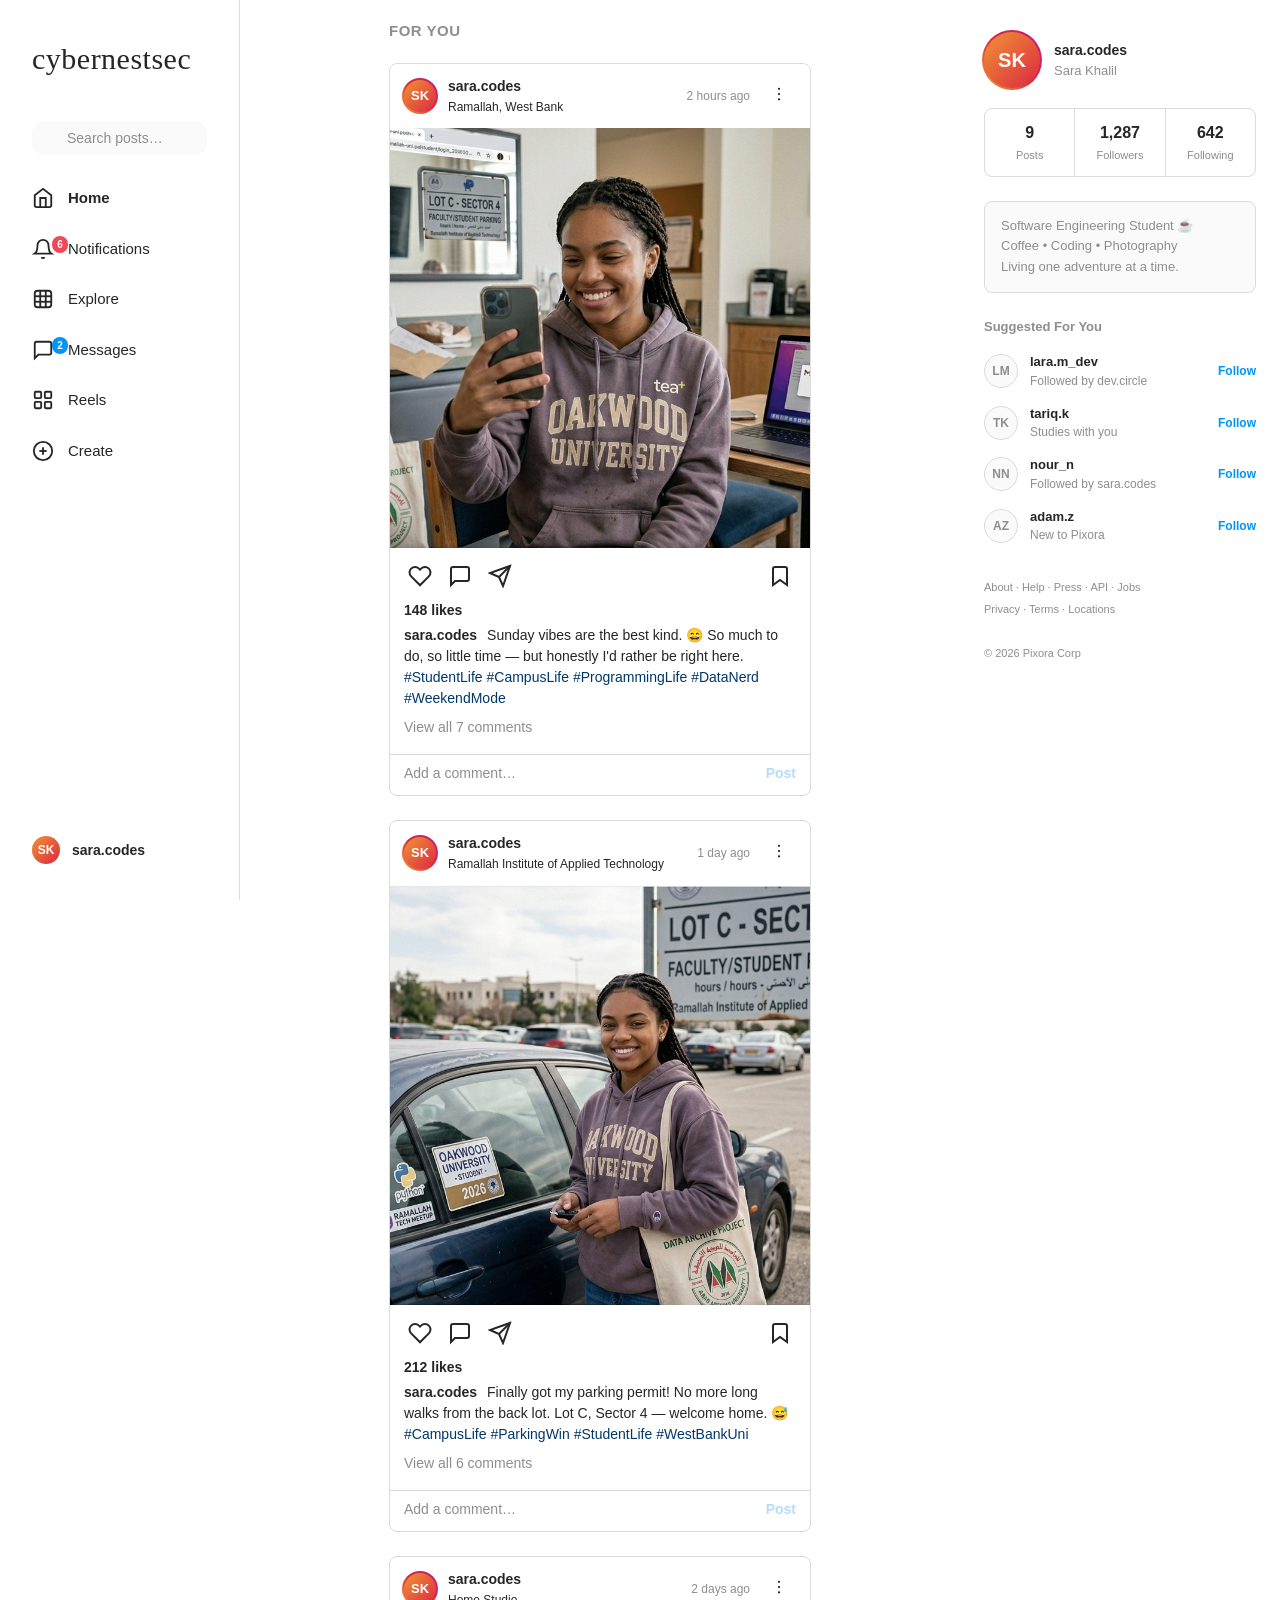
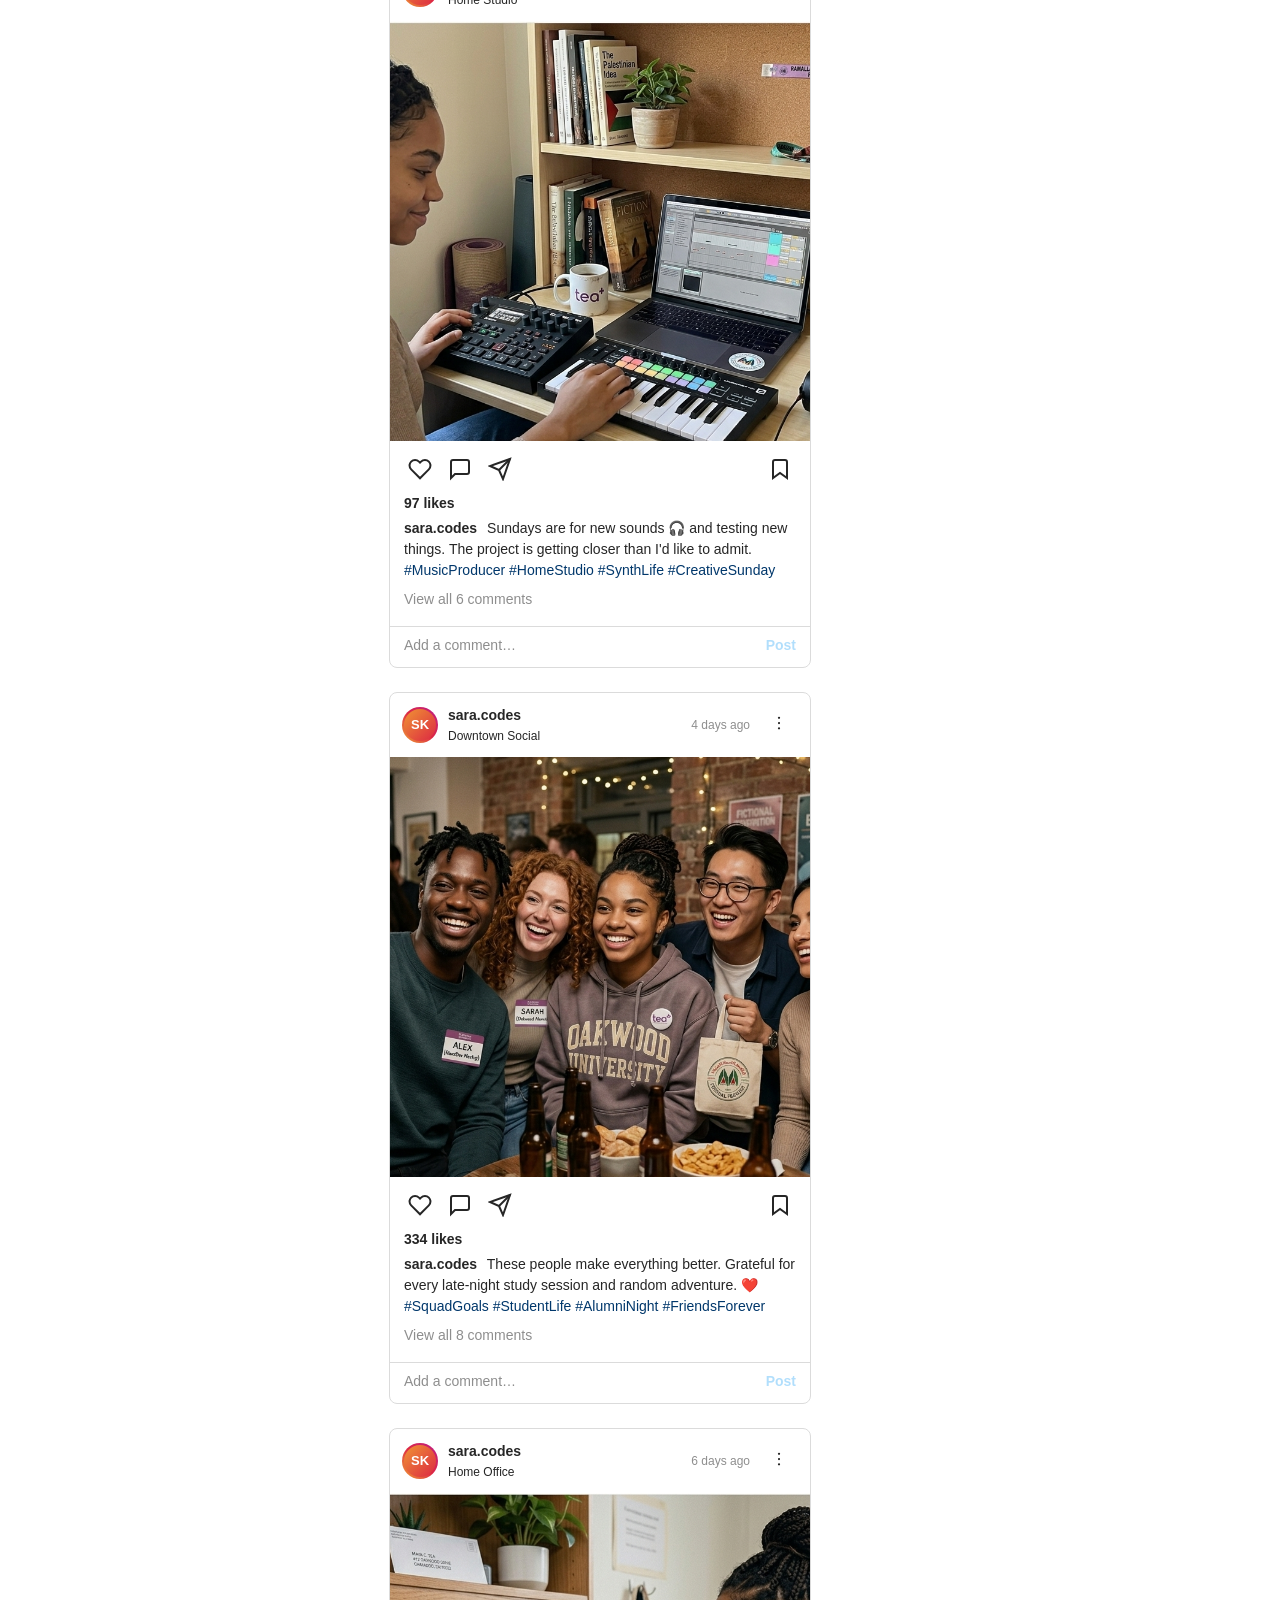
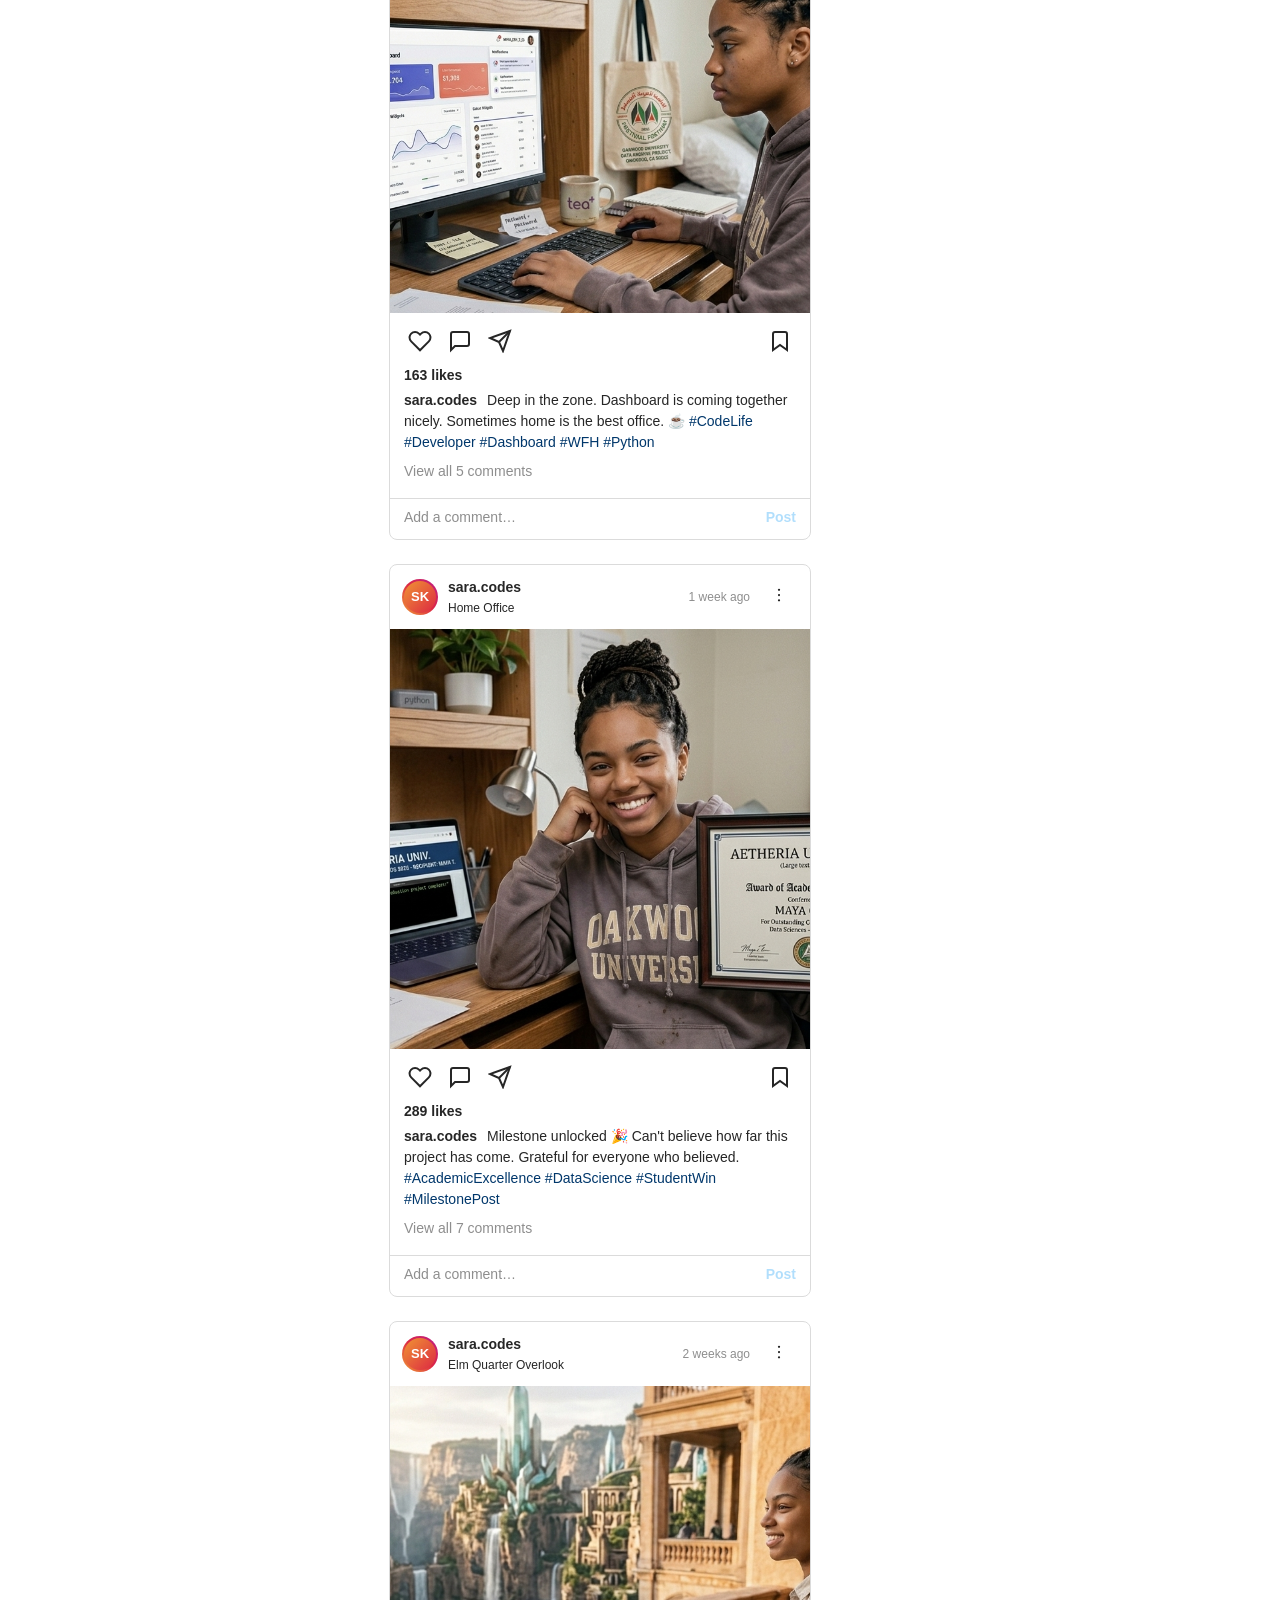
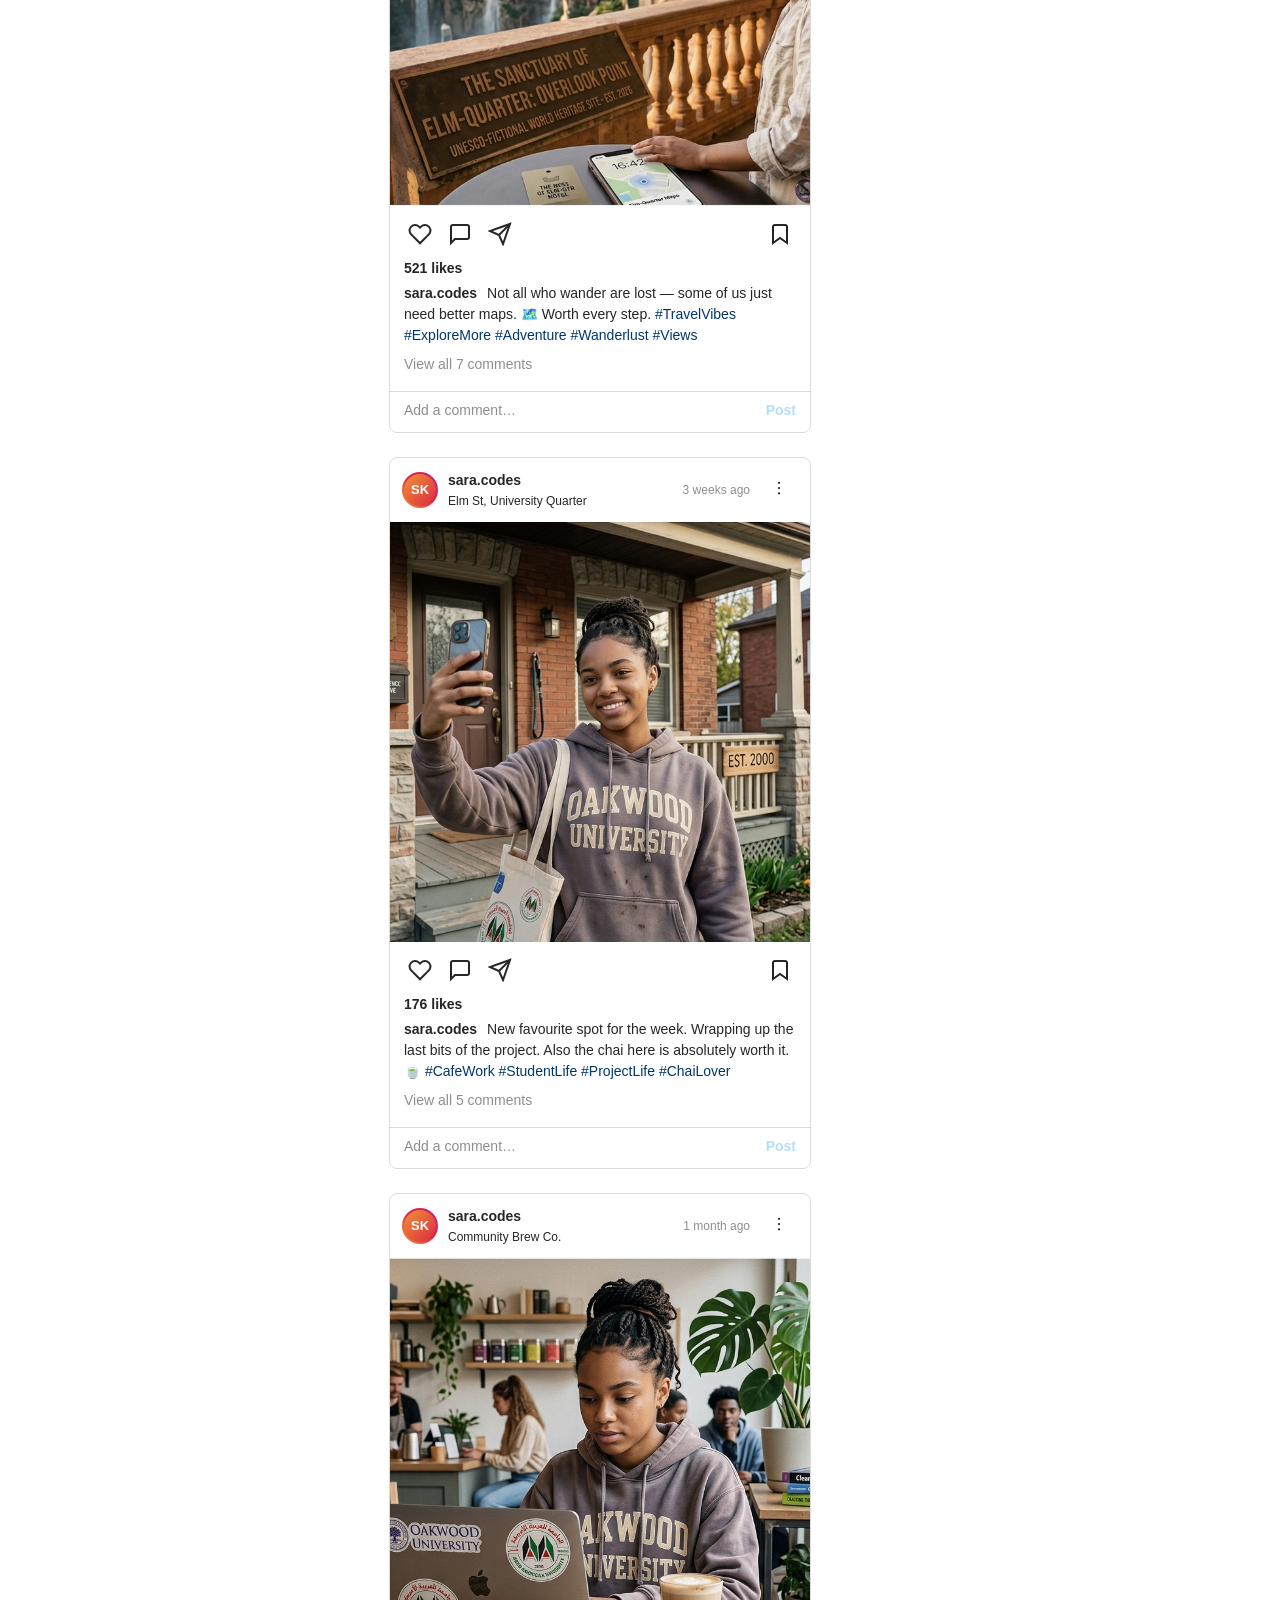
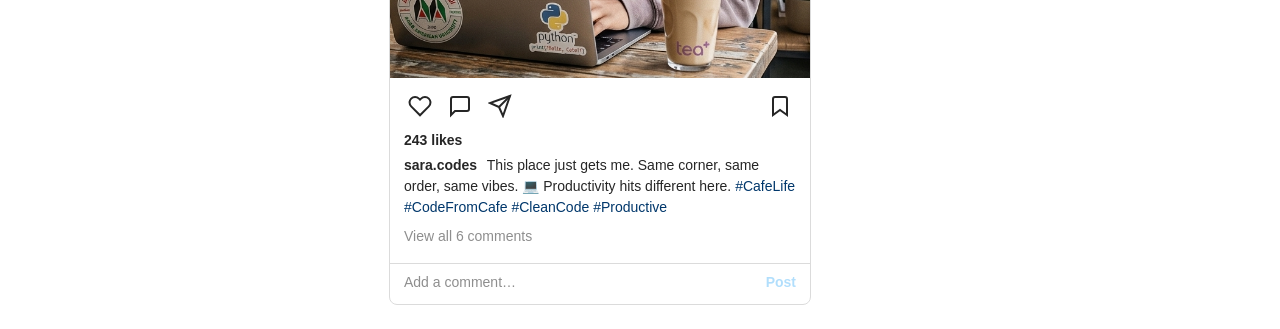
==== index.html @ f777e9fd "Change title and sidebar logo from 'Pixora' to 'cybernestsec'" ====
<!DOCTYPE html>
<html lang="en">
<head>
  <meta charset="UTF-8" />
  <meta name="viewport" content="width=device-width, initial-scale=1.0" />
  <title>cybernestsec</title>
  <style>
    /* ============================================================
       RESET & BASE
    ============================================================ */
    *, *::before, *::after { box-sizing: border-box; margin: 0; padding: 0; }

    :root {
      --bg-primary:    #ffffff;
      --bg-secondary:  #fafafa;
      --bg-card:       #ffffff;
      --bg-hover:      #fafafa;
      --border:        #dbdbdb;
      --border-light:  #efefef;
      --text-primary:  #262626;
      --text-secondary:#8e8e8e;
      --text-muted:    #8e8e8e;
      --accent:        #0095f6;
      --accent-glow:   rgba(0,149,246,0.15);
      --heart:         #ed4956;
      --radius-sm:     4px;
      --radius-md:     8px;
      --radius-lg:     12px;
      --shadow:        0 2px 24px rgba(0,0,0,0.12);
      --transition:    0.15s ease;
    }

    html { scroll-behavior: smooth; }

    body {
      font-family: -apple-system, "Helvetica Neue", Helvetica, Arial, BlinkMacSystemFont, 'Segoe UI', Roboto, sans-serif;
      background: var(--bg-secondary);
      color: var(--text-primary);
      min-height: 100vh;
      line-height: 1.5;
      overflow-x: hidden;
    }

    /* ============================================================
       LAYOUT SHELL
    ============================================================ */
    .app-shell {
      display: grid;
      grid-template-columns: 240px 1fr 320px;
      max-width: 1280px;
      margin: 0 auto;
      min-height: 100vh;
      background: var(--bg-primary);
    }

    /* ============================================================
       LEFT SIDEBAR
    ============================================================ */
    .sidebar {
      position: sticky;
      top: 0;
      height: 100vh;
      padding: 24px 16px;
      border-right: 1px solid var(--border);
      display: flex;
      flex-direction: column;
      gap: 4px;
      background: var(--bg-primary);
      z-index: 100;
    }

    .sidebar-logo {
      font-family: 'Brush Script MT', 'Segoe Script', cursive;
      font-size: 30px;
      font-weight: 400;
      letter-spacing: 0.5px;
      padding: 12px 16px 24px;
      color: var(--text-primary);
    }

    .nav-item {
      display: flex;
      align-items: center;
      gap: 14px;
      padding: 12px 16px;
      border-radius: var(--radius-md);
      cursor: pointer;
      transition: background var(--transition), transform var(--transition);
      font-size: 15px;
      font-weight: 500;
      color: var(--text-primary);
      position: relative;
      user-select: none;
    }

    .nav-item:hover {
      background: var(--bg-hover);
    }

    .nav-item.active { font-weight: 700; }

    .nav-item svg { flex-shrink: 0; }

    .nav-badge {
      position: absolute;
      top: 10px;
      left: 36px;
      background: var(--heart);
      color: #fff;
      font-size: 10px;
      font-weight: 700;
      border-radius: 999px;
      padding: 1px 5px;
      min-width: 16px;
      text-align: center;
      animation: pulse-badge 2s infinite;
    }

    @keyframes pulse-badge {
      0%, 100% { transform: scale(1); }
      50% { transform: scale(1.15); }
    }

    .sidebar-spacer { flex: 1; }

    .sidebar-profile {
      display: flex;
      align-items: center;
      gap: 12px;
      padding: 12px 16px;
      border-radius: var(--radius-md);
      cursor: pointer;
      transition: background var(--transition);
    }

    .sidebar-profile:hover { background: var(--bg-hover); }

    .sidebar-avatar {
      width: 28px;
      height: 28px;
      border-radius: 50%;
      object-fit: cover;
      background: linear-gradient(135deg,#f09433,#dc2743);
      display: flex;
      align-items: center;
      justify-content: center;
      color: #fff;
      font-size: 12px;
      font-weight: 700;
      flex-shrink: 0;
      overflow: hidden;
    }

    .sidebar-avatar img { width: 100%; height: 100%; object-fit: cover; }

    /* ============================================================
       SEARCH BAR
    ============================================================ */
    .search-wrap {
      padding: 12px 16px;
      margin-bottom: 4px;
    }

    .search-input {
      width: 100%;
      background: var(--bg-secondary);
      border: 1px solid transparent;
      border-radius: var(--radius-lg);
      padding: 8px 16px 8px 34px;
      color: var(--text-primary);
      font-size: 14px;
      outline: none;
      transition: border-color var(--transition), box-shadow var(--transition);
      position: relative;
    }

    .search-input::placeholder { color: var(--text-muted); }
    .search-input:focus {
      border-color: var(--border);
      background: var(--bg-primary);
    }

    .search-wrap { position: relative; }
    .search-icon {
      position: absolute;
      left: 28px;
      top: 50%;
      transform: translateY(-50%);
      color: var(--text-muted);
      pointer-events: none;
    }

    /* ============================================================
       MAIN FEED
    ============================================================ */
    .feed {
      padding: 0 24px;
      max-width: 470px;
      margin: 0 auto;
    }

    .feed-header {
      padding: 20px 0 12px;
      font-size: 15px;
      font-weight: 700;
      color: var(--text-secondary);
      text-transform: uppercase;
      letter-spacing: 0.5px;
      margin-bottom: 8px;
      display: flex;
      align-items: center;
      justify-content: space-between;
    }

    .no-results {
      text-align: center;
      padding: 60px 20px;
      color: var(--text-muted);
      font-size: 15px;
    }

    /* ============================================================
       POST CARD
    ============================================================ */
    .post-card {
      background: var(--bg-card);
      border: 1px solid var(--border);
      border-radius: var(--radius-md);
      margin-bottom: 24px;
      overflow: hidden;
      animation: fadeInUp 0.4s ease both;
      transition: box-shadow var(--transition);
    }

    @keyframes fadeInUp {
      from { opacity: 0; transform: translateY(20px); }
      to   { opacity: 1; transform: translateY(0); }
    }

    /* Post header */
    .post-header {
      display: flex;
      align-items: center;
      gap: 12px;
      padding: 12px 14px;
    }

    .post-avatar-wrap {
      position: relative;
      flex-shrink: 0;
    }

    .post-avatar {
      width: 32px;
      height: 32px;
      border-radius: 50%;
      object-fit: cover;
      background: linear-gradient(135deg,#f09433,#dc2743);
      display: flex;
      align-items: center;
      justify-content: center;
      color: #fff;
      font-size: 13px;
      font-weight: 700;
      cursor: pointer;
      transition: opacity var(--transition);
      overflow: hidden;
    }

    .post-avatar:hover { opacity: 0.85; }
    .post-avatar img { width: 100%; height: 100%; object-fit: cover; }

    .story-ring {
      position: absolute;
      inset: -2px;
      border-radius: 50%;
      background: linear-gradient(45deg, #f09433, #e6683c, #dc2743, #cc2366, #bc1888);
      z-index: -1;
    }

    .post-meta { flex: 1; }

    .post-username {
      font-weight: 600;
      font-size: 14px;
      cursor: pointer;
      transition: color var(--transition);
    }

    .post-username:hover { color: var(--text-secondary); }

    .post-location {
      font-size: 12px;
      color: var(--text-primary);
      margin-top: 1px;
    }

    .post-time {
      font-size: 12px;
      color: var(--text-muted);
    }

    .post-more {
      background: none;
      border: none;
      color: var(--text-primary);
      cursor: pointer;
      padding: 8px;
      border-radius: 50%;
      transition: background var(--transition);
    }

    .post-more:hover { background: var(--bg-hover); }

    /* Post image */
    .post-image-wrap {
      position: relative;
      width: 100%;
      aspect-ratio: 1;
      overflow: hidden;
      cursor: pointer;
      background: #fafafa;
    }

    .post-image-wrap img {
      width: 100%;
      height: 100%;
      object-fit: cover;
      display: block;
      transition: transform 0.4s ease;
    }

    /* Investigator markers */
    .inv-marker {
      position: absolute;
      width: 28px;
      height: 28px;
      background: rgba(237,73,86,0.92);
      border: 2px solid #fff;
      border-radius: 50%;
      display: flex;
      align-items: center;
      justify-content: center;
      font-size: 11px;
      font-weight: 800;
      color: #fff;
      cursor: pointer;
      transform: translate(-50%, -50%);
      z-index: 10;
      transition: transform var(--transition), background var(--transition);
      box-shadow: 0 2px 8px rgba(0,0,0,0.35);
      display: none; /* hidden until inv mode */
    }

    .inv-marker:hover {
      background: rgba(237,73,86,1);
      transform: translate(-50%, -50%) scale(1.2);
    }

    .investigator-mode .inv-marker { display: flex; }

    .inv-tooltip {
      position: absolute;
      background: rgba(20,20,20,0.96);
      border: 1px solid #ed4956;
      border-radius: var(--radius-sm);
      padding: 8px 12px;
      font-size: 12px;
      color: #f5f5f5;
      pointer-events: none;
      white-space: nowrap;
      z-index: 20;
      opacity: 0;
      transition: opacity var(--transition);
      bottom: calc(100% + 6px);
      left: 50%;
      transform: translateX(-50%);
    }

    .inv-marker:hover .inv-tooltip { opacity: 1; }

    /* Investigator banner */
    .inv-banner {
      display: none;
      background: rgba(237,73,86,0.08);
      border-bottom: 1px solid rgba(237,73,86,0.35);
      padding: 10px 16px;
      font-size: 13px;
      color: #ed4956;
      font-weight: 600;
      text-align: center;
      animation: fadeInUp 0.3s ease;
    }

    .investigator-mode .inv-banner { display: block; }

    /* Post actions */
    .post-actions {
      display: flex;
      align-items: center;
      padding: 8px 10px 4px;
      gap: 0;
    }

    .action-btn {
      background: none;
      border: none;
      color: var(--text-primary);
      cursor: pointer;
      padding: 8px;
      border-radius: 50%;
      transition: transform var(--transition), color var(--transition);
      display: flex;
      align-items: center;
      justify-content: center;
    }

    .action-btn:hover { transform: scale(1.05); opacity: 0.7; }

    .action-btn.liked svg { fill: var(--heart); stroke: var(--heart); }
    .action-btn.liked { color: var(--heart); }

    .action-spacer { flex: 1; }

    .action-btn.saved svg { fill: var(--text-primary); }

    /* Post body */
    .post-likes {
      padding: 0 14px 4px;
      font-size: 14px;
      font-weight: 600;
    }

    .post-caption {
      padding: 0 14px 8px;
      font-size: 14px;
      line-height: 1.5;
    }

    .caption-username {
      font-weight: 600;
      margin-right: 6px;
      cursor: pointer;
    }

    .caption-username:hover { text-decoration: underline; }

    .hashtag {
      color: #00376b;
      cursor: pointer;
    }

    .hashtag:hover { text-decoration: underline; }

    /* Comments */
    .post-comments {
      padding: 0 14px 4px;
    }

    .view-comments {
      font-size: 14px;
      color: var(--text-muted);
      cursor: pointer;
      margin-bottom: 8px;
    }

    .view-comments:hover { color: var(--text-secondary); }

    .comment-list { display: none; }
    .comment-list.open { display: block; }

    .comment {
      font-size: 14px;
      margin-bottom: 6px;
      line-height: 1.5;
    }

    .comment-user {
      font-weight: 600;
      margin-right: 6px;
      cursor: pointer;
    }

    .comment-user:hover { text-decoration: underline; }

    .comment-time {
      font-size: 11px;
      color: var(--text-muted);
      margin-left: 8px;
    }

    /* Comment input */
    .comment-input-row {
      display: flex;
      align-items: center;
      gap: 10px;
      padding: 10px 14px 14px;
      border-top: 1px solid var(--border);
      margin-top: 4px;
    }

    .comment-input {
      flex: 1;
      background: none;
      border: none;
      color: var(--text-primary);
      font-size: 14px;
      outline: none;
      font-family: inherit;
    }

    .comment-input::placeholder { color: var(--text-muted); }

    .comment-post-btn {
      background: none;
      border: none;
      color: var(--accent);
      font-size: 14px;
      font-weight: 700;
      cursor: pointer;
      opacity: 0.3;
      transition: opacity var(--transition);
    }

    .comment-post-btn.active { opacity: 1; }

    /* ============================================================
       RIGHT SIDEBAR
    ============================================================ */
    .right-sidebar {
      padding: 32px 24px;
      background: var(--bg-primary);
      position: sticky;
      top: 0;
      height: 100vh;
      overflow-y: auto;
    }

    .profile-card {
      display: flex;
      align-items: center;
      gap: 14px;
      margin-bottom: 20px;
    }

    .profile-pic-wrap {
      position: relative;
      flex-shrink: 0;
    }

    .profile-pic {
      width: 56px;
      height: 56px;
      border-radius: 50%;
      object-fit: cover;
      background: linear-gradient(135deg,#f09433,#dc2743);
      display: flex;
      align-items: center;
      justify-content: center;
      color: #fff;
      font-size: 20px;
      font-weight: 700;
      overflow: hidden;
    }

    .profile-pic img { width: 100%; height: 100%; object-fit: cover; }

    .profile-story-ring {
      position: absolute;
      inset: -2px;
      border-radius: 50%;
      background: linear-gradient(45deg,#f09433,#e6683c,#dc2743,#cc2366,#bc1888);
      z-index: -1;
    }

    .profile-info .username {
      font-weight: 600;
      font-size: 14px;
    }

    .profile-info .display-name {
      font-size: 13px;
      color: var(--text-muted);
    }

    .profile-stats {
      display: grid;
      grid-template-columns: repeat(3, 1fr);
      gap: 1px;
      background: var(--border);
      border-radius: var(--radius-md);
      overflow: hidden;
      margin-bottom: 24px;
      border: 1px solid var(--border);
    }

    .stat-cell {
      background: var(--bg-card);
      padding: 12px 8px;
      text-align: center;
    }

    .stat-number {
      font-size: 16px;
      font-weight: 700;
      display: block;
    }

    .stat-label {
      font-size: 11px;
      color: var(--text-muted);
      display: block;
      margin-top: 2px;
    }

    .profile-bio {
      font-size: 13px;
      color: var(--text-secondary);
      line-height: 1.6;
      margin-bottom: 24px;
      padding: 14px 16px;
      background: var(--bg-secondary);
      border-radius: var(--radius-md);
      border: 1px solid var(--border);
    }

    .suggestions-title {
      font-size: 13px;
      font-weight: 700;
      color: var(--text-muted);
      margin-bottom: 16px;
      display: flex;
      justify-content: space-between;
    }

    .suggestion {
      display: flex;
      align-items: center;
      gap: 12px;
      margin-bottom: 14px;
    }

    .sugg-avatar {
      width: 34px;
      height: 34px;
      border-radius: 50%;
      background: var(--bg-secondary);
      border: 1px solid var(--border);
      display: flex;
      align-items: center;
      justify-content: center;
      font-size: 12px;
      font-weight: 700;
      color: var(--text-secondary);
      flex-shrink: 0;
    }

    .sugg-info { flex: 1; }

    .sugg-username {
      font-size: 13px;
      font-weight: 600;
    }

    .sugg-label {
      font-size: 12px;
      color: var(--text-muted);
    }

    .follow-btn {
      background: none;
      border: none;
      color: var(--accent);
      font-size: 12px;
      font-weight: 700;
      padding: 4px 0;
      cursor: pointer;
      transition: color var(--transition);
    }

    .follow-btn:hover {
      color: #00376b;
    }

    .right-footer {
      margin-top: 32px;
      font-size: 11px;
      color: var(--text-muted);
      line-height: 2;
    }

    /* ============================================================
       LIGHTBOX
    ============================================================ */
    .lightbox {
      position: fixed;
      inset: 0;
      z-index: 1000;
      display: none;
      align-items: center;
      justify-content: center;
    }

    .lightbox.open { display: flex; }

    .lb-backdrop {
      position: absolute;
      inset: 0;
      background: rgba(0,0,0,0.9);
      backdrop-filter: blur(12px);
      -webkit-backdrop-filter: blur(12px);
    }

    .lb-container {
      position: relative;
      z-index: 1;
      display: flex;
      align-items: stretch;
      max-width: 92vw;
      max-height: 92vh;
      border-radius: var(--radius-lg);
      overflow: hidden;
      box-shadow: 0 24px 80px rgba(0,0,0,0.8);
      animation: lb-zoom-in 0.25s cubic-bezier(0.34, 1.56, 0.64, 1) both;
    }

    @keyframes lb-zoom-in {
      from { opacity: 0; transform: scale(0.85); }
      to   { opacity: 1; transform: scale(1); }
    }

    .lb-image-panel {
      position: relative;
      width: 560px;
      background: #000;
      overflow: hidden;
      cursor: grab;
      flex-shrink: 0;
    }

    .lb-image-panel:active { cursor: grabbing; }

    .lb-image-panel img {
      width: 100%;
      height: 100%;
      object-fit: contain;
      display: block;
      transition: transform 0.2s ease;
      user-select: none;
      pointer-events: none;
    }

    .lb-info-panel {
      width: 340px;
      background: var(--bg-card);
      display: flex;
      flex-direction: column;
      overflow: hidden;
    }

    .lb-header {
      display: flex;
      align-items: center;
      gap: 12px;
      padding: 16px;
      border-bottom: 1px solid var(--border);
    }

    .lb-avatar {
      width: 38px;
      height: 38px;
      border-radius: 50%;
      background: linear-gradient(135deg,#f09433,#dc2743);
      display: flex;
      align-items: center;
      justify-content: center;
      font-weight: 700;
      font-size: 14px;
      color: #fff;
      flex-shrink: 0;
      overflow: hidden;
    }

    .lb-avatar img { width: 100%; height: 100%; object-fit: cover; }

    .lb-meta { flex: 1; }
    .lb-username { font-weight: 600; font-size: 14px; }
    .lb-location { font-size: 12px; color: var(--text-muted); }

    .lb-comments {
      flex: 1;
      overflow-y: auto;
      padding: 16px;
    }

    .lb-comment {
      font-size: 14px;
      margin-bottom: 14px;
      line-height: 1.5;
    }

    .lb-comment-user {
      font-weight: 600;
      margin-right: 6px;
    }

    .lb-comment-time {
      font-size: 11px;
      color: var(--text-muted);
      display: block;
      margin-top: 2px;
    }

    .lb-actions {
      padding: 12px 16px;
      border-top: 1px solid var(--border);
    }

    .lb-action-row {
      display: flex;
      align-items: center;
      gap: 4px;
      margin-bottom: 8px;
    }

    .lb-likes {
      font-size: 14px;
      font-weight: 600;
      margin-bottom: 4px;
    }

    .lb-caption {
      font-size: 14px;
      color: var(--text-secondary);
      line-height: 1.5;
    }

    .lb-caption-user {
      font-weight: 600;
      color: var(--text-primary);
    }

    /* Nav arrows */
    .lb-arrow {
      position: absolute;
      top: 50%;
      transform: translateY(-50%);
      z-index: 10;
      background: rgba(255,255,255,0.9);
      border: none;
      border-radius: 50%;
      width: 36px;
      height: 36px;
      display: flex;
      align-items: center;
      justify-content: center;
      color: #262626;
      cursor: pointer;
      transition: background var(--transition);
      backdrop-filter: blur(4px);
    }

    .lb-arrow:hover { background: #fff; }
    .lb-arrow.prev { left: 16px; }
    .lb-arrow.next { right: 16px; }

    /* Close button */
    .lb-close {
      position: absolute;
      top: 16px;
      right: 16px;
      z-index: 20;
      background: rgba(0,0,0,0.6);
      border: none;
      border-radius: 50%;
      width: 36px;
      height: 36px;
      display: flex;
      align-items: center;
      justify-content: center;
      color: #fff;
      cursor: pointer;
      transition: background var(--transition), transform var(--transition);
    }

    .lb-close:hover { background: rgba(0,0,0,0.9); transform: scale(1.1); }

    /* Zoom hint */
    .lb-zoom-hint {
      position: absolute;
      bottom: 12px;
      left: 50%;
      transform: translateX(-50%);
      background: rgba(0,0,0,0.6);
      color: rgba(255,255,255,0.7);
      font-size: 12px;
      padding: 4px 12px;
      border-radius: 999px;
      pointer-events: none;
      opacity: 1;
      transition: opacity 0.5s ease;
      white-space: nowrap;
    }

    /* ============================================================
       PROFILE POPUP
    ============================================================ */
    .profile-popup {
      position: fixed;
      z-index: 500;
      background: var(--bg-card);
      border: 1px solid var(--border);
      border-radius: var(--radius-lg);
      padding: 20px;
      width: 280px;
      box-shadow: var(--shadow);
      display: none;
      animation: fadeInUp 0.2s ease;
    }

    .profile-popup.open { display: block; }

    .pp-header {
      display: flex;
      align-items: center;
      gap: 14px;
      margin-bottom: 14px;
    }

    .pp-avatar {
      width: 64px;
      height: 64px;
      border-radius: 50%;
      background: linear-gradient(135deg,#f09433,#dc2743);
      display: flex;
      align-items: center;
      justify-content: center;
      font-size: 24px;
      font-weight: 700;
      color: #fff;
      flex-shrink: 0;
      overflow: hidden;
    }

    .pp-avatar img { width: 100%; height: 100%; object-fit: cover; }

    .pp-username { font-weight: 600; font-size: 15px; }
    .pp-name { font-size: 13px; color: var(--text-muted); margin-top: 2px; }

    .pp-stats {
      display: grid;
      grid-template-columns: repeat(3, 1fr);
      gap: 8px;
      margin-bottom: 14px;
      text-align: center;
    }

    .pp-stat-num { font-size: 16px; font-weight: 700; display: block; }
    .pp-stat-label { font-size: 11px; color: var(--text-muted); }

    .pp-bio {
      font-size: 13px;
      color: var(--text-secondary);
      line-height: 1.6;
      margin-bottom: 14px;
    }

    .pp-follow-btn {
      width: 100%;
      background: var(--accent);
      color: #fff;
      border: none;
      border-radius: var(--radius-sm);
      padding: 8px;
      font-size: 14px;
      font-weight: 600;
      cursor: pointer;
      transition: opacity var(--transition);
    }

    .pp-follow-btn:hover { opacity: 0.85; }

    /* ============================================================
       INVESTIGATOR MODE OVERLAY
    ============================================================ */
    .inv-legend {
      display: none;
      position: fixed;
      bottom: 24px;
      left: 50%;
      transform: translateX(-50%);
      background: rgba(20,20,20,0.96);
      border: 1px solid rgba(237,73,86,0.5);
      border-radius: var(--radius-md);
      padding: 14px 20px;
      z-index: 800;
      max-width: 500px;
      animation: fadeInUp 0.3s ease;
    }

    .investigator-mode .inv-legend { display: block; }

    .inv-legend-title {
      color: #ed4956;
      font-size: 13px;
      font-weight: 800;
      text-transform: uppercase;
      letter-spacing: 0.5px;
      margin-bottom: 8px;
    }

    .inv-legend-text {
      font-size: 12px;
      color: #d0d0d0;
      line-height: 1.6;
    }

    /* ============================================================
       NOTIFICATIONS PANEL
    ============================================================ */
    .notif-panel {
      position: fixed;
      top: 60px;
      left: 260px;
      width: 360px;
      background: var(--bg-card);
      border: 1px solid var(--border);
      border-radius: var(--radius-lg);
      box-shadow: var(--shadow);
      z-index: 300;
      display: none;
      overflow: hidden;
      animation: fadeInUp 0.2s ease;
    }

    .notif-panel.open { display: block; }

    .notif-header {
      padding: 16px 20px;
      font-weight: 700;
      font-size: 16px;
      border-bottom: 1px solid var(--border);
    }

    .notif-item {
      display: flex;
      align-items: center;
      gap: 12px;
      padding: 12px 20px;
      transition: background var(--transition);
    }

    .notif-item:hover { background: var(--bg-hover); }

    .notif-avatar {
      width: 40px;
      height: 40px;
      border-radius: 50%;
      background: var(--bg-secondary);
      border: 1px solid var(--border);
      display: flex;
      align-items: center;
      justify-content: center;
      font-size: 14px;
      font-weight: 700;
      color: var(--text-secondary);
      flex-shrink: 0;
    }

    .notif-text {
      flex: 1;
      font-size: 14px;
      line-height: 1.5;
    }

    .notif-text strong { font-weight: 600; }

    .notif-time {
      font-size: 12px;
      color: var(--text-muted);
      flex-shrink: 0;
    }

    /* ============================================================
       TOAST
    ============================================================ */
    .toast {
      position: fixed;
      bottom: 32px;
      right: 32px;
      background: #262626;
      color: #fff;
      border-radius: var(--radius-md);
      padding: 14px 20px;
      font-size: 14px;
      font-weight: 600;
      z-index: 2000;
      box-shadow: var(--shadow);
      transform: translateY(20px);
      opacity: 0;
      transition: all 0.3s ease;
    }

    .toast.show { transform: translateY(0); opacity: 1; }

    /* ============================================================
       INVESTIGATOR MODE GLOBAL TINT
    ============================================================ */
    .investigator-mode {
      outline: 3px solid rgba(237,73,86,0.4);
    }

    .investigator-mode .post-image-wrap::after {
      content: '';
      position: absolute;
      inset: 0;
      background: rgba(237,73,86,0.04);
      pointer-events: none;
    }

    /* ============================================================
       SCROLLBAR
    ============================================================ */
    ::-webkit-scrollbar { width: 6px; }
    ::-webkit-scrollbar-track { background: transparent; }
    ::-webkit-scrollbar-thumb { background: #c7c7c7; border-radius: 99px; }
    ::-webkit-scrollbar-thumb:hover { background: #a8a8a8; }

    /* ============================================================
       RESPONSIVE
    ============================================================ */
    @media (max-width: 1100px) {
      .app-shell { grid-template-columns: 72px 1fr; }
      .right-sidebar { display: none; }
      .nav-item span { display: none; }
      .sidebar-logo { font-size: 22px; padding: 12px 8px 24px; letter-spacing: 0; }
      .sidebar { padding: 16px 8px; }
      .nav-item { padding: 12px; justify-content: center; }
      .sidebar-profile .meta { display: none; }
      .notif-panel { left: 80px; }
    }

    @media (max-width: 720px) {
      .app-shell { grid-template-columns: 1fr; }
      .sidebar { display: none; }
      .lb-container { flex-direction: column; max-width: 96vw; max-height: 96vh; }
      .lb-image-panel { width: 100%; height: 50vh; }
      .lb-info-panel { width: 100%; height: 40vh; }
    }
  </style>
</head>
<body>

<!-- ============================================================
     APP SHELL
============================================================ -->
<div class="app-shell" id="appShell">

  <!-- LEFT SIDEBAR -->
  <nav class="sidebar" id="sidebar">
    <div class="sidebar-logo">cybernestsec</div>

    <!-- Search -->
    <div class="search-wrap">
      <svg class="search-icon" width="16" height="16" viewBox="0 0 24 24" fill="none" stroke="currentColor" stroke-width="2">
        <circle cx="11" cy="11" r="8"/><line x1="21" y1="21" x2="16.65" y2="16.65"/>
      </svg>
      <input class="search-input" id="searchInput" type="text" placeholder="Search posts…" autocomplete="off" />
    </div>

    <!-- Nav items -->
    <div class="nav-item active" onclick="scrollToTop()">
      <svg width="22" height="22" viewBox="0 0 24 24" fill="none" stroke="currentColor" stroke-width="2">
        <path d="M3 9l9-7 9 7v11a2 2 0 01-2 2H5a2 2 0 01-2-2z"/>
        <polyline points="9 22 9 12 15 12 15 22"/>
      </svg>
      <span>Home</span>
    </div>

    <div class="nav-item" id="notifBtn" onclick="toggleNotifs()">
      <svg width="22" height="22" viewBox="0 0 24 24" fill="none" stroke="currentColor" stroke-width="2">
        <path d="M18 8A6 6 0 006 8c0 7-3 9-3 9h18s-3-2-3-9"/>
        <path d="M13.73 21a2 2 0 01-3.46 0"/>
      </svg>
      <span>Notifications</span>
      <span class="nav-badge" id="notifBadge">6</span>
    </div>

    <div class="nav-item">
      <svg width="22" height="22" viewBox="0 0 24 24" fill="none" stroke="currentColor" stroke-width="2">
        <rect x="3" y="3" width="18" height="18" rx="3"/>
        <line x1="9" y1="3" x2="9" y2="21"/>
        <line x1="15" y1="3" x2="15" y2="21"/>
        <line x1="3" y1="9" x2="21" y2="9"/>
        <line x1="3" y1="15" x2="21" y2="15"/>
      </svg>
      <span>Explore</span>
    </div>

    <div class="nav-item">
      <svg width="22" height="22" viewBox="0 0 24 24" fill="none" stroke="currentColor" stroke-width="2">
        <path d="M21 15a2 2 0 01-2 2H7l-4 4V5a2 2 0 012-2h14a2 2 0 012 2z"/>
      </svg>
      <span>Messages</span>
      <span class="nav-badge" style="background:var(--accent)">2</span>
    </div>

    <div class="nav-item">
      <svg width="22" height="22" viewBox="0 0 24 24" fill="none" stroke="currentColor" stroke-width="2">
        <rect x="3" y="3" width="7" height="7" rx="1"/>
        <rect x="14" y="3" width="7" height="7" rx="1"/>
        <rect x="3" y="14" width="7" height="7" rx="1"/>
        <rect x="14" y="14" width="7" height="7" rx="1"/>
      </svg>
      <span>Reels</span>
    </div>

    <div class="nav-item">
      <svg width="22" height="22" viewBox="0 0 24 24" fill="none" stroke="currentColor" stroke-width="2">
        <circle cx="12" cy="12" r="10"/>
        <line x1="12" y1="8" x2="12" y2="16"/>
        <line x1="8" y1="12" x2="16" y2="12"/>
      </svg>
      <span>Create</span>
    </div>

    <div class="sidebar-spacer"></div>

    <!-- Profile -->
    <div class="sidebar-profile" onclick="openProfilePopup(event, 'sara.codes', 'Sara Khalil')">
      <div class="sidebar-avatar">
        <img src="images/profile.jpg" alt="Sara" onerror="this.style.display='none';this.parentNode.textContent='SK'" />
      </div>
      <span class="meta" style="font-size:14px;font-weight:600;">sara.codes</span>
    </div>
  </nav>

  <!-- CENTER FEED -->
  <main>
    <div class="feed" id="feed">
      <div class="feed-header">
        <span>For You</span>
      </div>
      <!-- Posts injected by JS -->
      <div id="postsContainer"></div>
    </div>
  </main>

  <!-- RIGHT SIDEBAR -->
  <aside class="right-sidebar">
    <div class="profile-card">
      <div class="profile-pic-wrap">
        <div class="profile-story-ring"></div>
        <div class="profile-pic">
          <img src="images/profile.jpg" alt="Sara" onerror="this.style.display='none';this.parentNode.textContent='SK'" />
        </div>
      </div>
      <div class="profile-info">
        <div class="username">sara.codes</div>
        <div class="display-name">Sara Khalil</div>
      </div>
    </div>

    <div class="profile-stats">
      <div class="stat-cell">
        <span class="stat-number">9</span>
        <span class="stat-label">Posts</span>
      </div>
      <div class="stat-cell">
        <span class="stat-number">1,287</span>
        <span class="stat-label">Followers</span>
      </div>
      <div class="stat-cell">
        <span class="stat-number">642</span>
        <span class="stat-label">Following</span>
      </div>
    </div>

    <div class="profile-bio">
      Software Engineering Student ☕<br>
      Coffee • Coding • Photography<br>
      Living one adventure at a time.
    </div>

    <div class="suggestions-title">Suggested For You</div>

    <div class="suggestion">
      <div class="sugg-avatar">LM</div>
      <div class="sugg-info">
        <div class="sugg-username">lara.m_dev</div>
        <div class="sugg-label">Followed by dev.circle</div>
      </div>
      <button class="follow-btn" onclick="toggleFollow(this)">Follow</button>
    </div>

    <div class="suggestion">
      <div class="sugg-avatar">TK</div>
      <div class="sugg-info">
        <div class="sugg-username">tariq.k</div>
        <div class="sugg-label">Studies with you</div>
      </div>
      <button class="follow-btn" onclick="toggleFollow(this)">Follow</button>
    </div>

    <div class="suggestion">
      <div class="sugg-avatar">NN</div>
      <div class="sugg-info">
        <div class="sugg-username">nour_n</div>
        <div class="sugg-label">Followed by sara.codes</div>
      </div>
      <button class="follow-btn" onclick="toggleFollow(this)">Follow</button>
    </div>

    <div class="suggestion">
      <div class="sugg-avatar">AZ</div>
      <div class="sugg-info">
        <div class="sugg-username">adam.z</div>
        <div class="sugg-label">New to Pixora</div>
      </div>
      <button class="follow-btn" onclick="toggleFollow(this)">Follow</button>
    </div>

    <div class="right-footer">
      About · Help · Press · API · Jobs<br>
      Privacy · Terms · Locations<br><br>
      © 2026 Pixora Corp
    </div>
  </aside>
</div>

<!-- ============================================================
     NOTIFICATIONS PANEL
============================================================ -->
<div class="notif-panel" id="notifPanel">
  <div class="notif-header">Notifications</div>
  <div class="notif-item">
    <div class="notif-avatar">LM</div>
    <div class="notif-text"><strong>lara.m_dev</strong> liked your photo.</div>
    <div class="notif-time">2m</div>
  </div>
  <div class="notif-item">
    <div class="notif-avatar">TK</div>
    <div class="notif-text"><strong>tariq.k</strong> commented: "Congrats! 🎉"</div>
    <div class="notif-time">14m</div>
  </div>
  <div class="notif-item">
    <div class="notif-avatar">NN</div>
    <div class="notif-text"><strong>nour_n</strong> started following you.</div>
    <div class="notif-time">1h</div>
  </div>
  <div class="notif-item">
    <div class="notif-avatar">AM</div>
    <div class="notif-text"><strong>amir.m</strong> liked your photo.</div>
    <div class="notif-time">2h</div>
  </div>
  <div class="notif-item">
    <div class="notif-avatar">RK</div>
    <div class="notif-text"><strong>rima.k</strong> replied to your comment.</div>
    <div class="notif-time">3h</div>
  </div>
  <div class="notif-item">
    <div class="notif-avatar">JL</div>
    <div class="notif-text"><strong>j.liu_dev</strong> mentioned you in a comment.</div>
    <div class="notif-time">5h</div>
  </div>
</div>

<!-- ============================================================
     PROFILE POPUP
============================================================ -->
<div class="profile-popup" id="profilePopup">
  <div class="pp-header">
    <div class="pp-avatar">
      <img src="images/profile.jpg" alt="Sara" onerror="this.style.display='none';this.parentNode.textContent='SK'" />
    </div>
    <div>
      <div class="pp-username" id="ppUsername">sara.codes</div>
      <div class="pp-name" id="ppName">Sara Khalil</div>
    </div>
  </div>
  <div class="pp-stats">
    <div>
      <span class="pp-stat-num">9</span>
      <span class="pp-stat-label">Posts</span>
    </div>
    <div>
      <span class="pp-stat-num">1,287</span>
      <span class="pp-stat-label">Followers</span>
    </div>
    <div>
      <span class="pp-stat-num">642</span>
      <span class="pp-stat-label">Following</span>
    </div>
  </div>
  <div class="pp-bio">Software Engineering Student ☕<br>Coffee • Coding • Photography</div>
  <button class="pp-follow-btn" onclick="toggleFollowPopup(this)">Follow</button>
</div>

<!-- ============================================================
     LIGHTBOX
============================================================ -->
<div class="lightbox" id="lightbox">
  <div class="lb-backdrop" onclick="closeLightbox()"></div>
  <div class="lb-container" id="lbContainer">
    <div class="lb-image-panel" id="lbImagePanel"
         onwheel="lbWheel(event)"
         onmousedown="lbDragStart(event)"
         ondblclick="lbDblClick(event)">
      <img id="lbImage" src="" alt="" draggable="false" />
      <button class="lb-arrow prev" onclick="lbNav(-1)">
        <svg width="20" height="20" viewBox="0 0 24 24" fill="none" stroke="currentColor" stroke-width="2.5">
          <polyline points="15 18 9 12 15 6"/>
        </svg>
      </button>
      <button class="lb-arrow next" onclick="lbNav(1)">
        <svg width="20" height="20" viewBox="0 0 24 24" fill="none" stroke="currentColor" stroke-width="2.5">
          <polyline points="9 18 15 12 9 6"/>
        </svg>
      </button>
      <div class="lb-zoom-hint" id="lbZoomHint">Scroll to zoom · Double-click · Drag</div>
    </div>

    <div class="lb-info-panel">
      <div class="lb-header">
        <div class="lb-avatar">
          <img src="images/profile.jpg" alt="Sara" onerror="this.style.display='none';this.parentNode.textContent='SK'" />
        </div>
        <div class="lb-meta">
          <div class="lb-username">sara.codes</div>
          <div class="lb-location" id="lbLocation">—</div>
        </div>
      </div>

      <div class="lb-comments" id="lbComments"></div>

      <div class="lb-actions">
        <div class="lb-action-row">
          <button class="action-btn" id="lbLikeBtn" onclick="lbToggleLike()">
            <svg width="24" height="24" viewBox="0 0 24 24" fill="none" stroke="currentColor" stroke-width="2">
              <path d="M20.84 4.61a5.5 5.5 0 00-7.78 0L12 5.67l-1.06-1.06a5.5 5.5 0 00-7.78 7.78L12 21.23l8.84-8.84a5.5 5.5 0 000-7.78z"/>
            </svg>
          </button>
          <button class="action-btn">
            <svg width="24" height="24" viewBox="0 0 24 24" fill="none" stroke="currentColor" stroke-width="2">
              <path d="M21 15a2 2 0 01-2 2H7l-4 4V5a2 2 0 012-2h14a2 2 0 012 2z"/>
            </svg>
          </button>
          <button class="action-btn">
            <svg width="24" height="24" viewBox="0 0 24 24" fill="none" stroke="currentColor" stroke-width="2">
              <line x1="22" y1="2" x2="11" y2="13"/><polygon points="22 2 15 22 11 13 2 9 22 2"/>
            </svg>
          </button>
          <div class="action-spacer"></div>
          <button class="action-btn">
            <svg width="24" height="24" viewBox="0 0 24 24" fill="none" stroke="currentColor" stroke-width="2">
              <path d="M19 21l-7-5-7 5V5a2 2 0 012-2h10a2 2 0 012 2z"/>
            </svg>
          </button>
        </div>
        <div class="lb-likes" id="lbLikes"></div>
        <div class="lb-caption" id="lbCaption"></div>
      </div>
    </div>
  </div>

  <button class="lb-close" onclick="closeLightbox()">
    <svg width="16" height="16" viewBox="0 0 24 24" fill="none" stroke="currentColor" stroke-width="2.5">
      <line x1="18" y1="6" x2="6" y2="18"/><line x1="6" y1="6" x2="18" y2="18"/>
    </svg>
  </button>
</div>

<!-- INVESTIGATOR LEGEND -->
<div class="inv-legend" id="invLegend">
  <div class="inv-legend-title">🔍 Investigator Mode Active — Press "I" to exit</div>
  <div class="inv-legend-text">
    Red numbered markers highlight details that could reveal personal information.<br>
    Hover each marker to read the finding. Used for cybersecurity awareness.
  </div>
</div>

<!-- TOAST -->
<div class="toast" id="toast"></div>

<!-- ============================================================
     DATA & JAVASCRIPT
============================================================ -->
<script>
/* ============================================================
   POST DATA
   Each post: id, image, location, timestamp, likes, caption,
   hashtags, comments, investigatorMarkers
   Markers: { x: %, y: %, label: string }
============================================================ */
const POSTS = [
  {
    id: 1,
    image: "Gemini_Generated_Image_66ikue66ikue66ik.png",
    location: "Ramallah, West Bank",
    timestamp: "2 hours ago",
    likes: 148,
    caption: "Sunday vibes are the best kind. 😄 So much to do, so little time — but honestly I'd rather be right here.",
    hashtags: ["#StudentLife", "#CampusLife", "#ProgrammingLife", "#DataNerd", "#WeekendMode"],
    comments: [
      { user: "lara.m_dev",   text: "Your smile is everything 😍",        time: "1h" },
      { user: "tariq.k",      text: "What's on your screen?? 👀",         time: "55m" },
      { user: "nour_n",       text: "Those nails though 💅",              time: "50m" },
      { user: "amir.m",       text: "Bro cleans up after finals?? Lies",  time: "45m" },
      { user: "rima.k",       text: "Tag me when you're free 🙏",         time: "40m" },
      { user: "j.liu_dev",    text: "Good vibes only ✨",                  time: "30m" },
      { user: "sara.codes",   text: "@tariq.k nothing important 😂",       time: "20m" }
    ],
    investigatorMarkers: [
      { x: 22, y: 15,  label: "①  Browser URL bar — university portal visible" },
      { x: 18, y: 65,  label: "②  Mailing label — name and home address" },
      { x: 17, y: 73,  label: "③  Tote bag logo — organization affiliation" },
      { x: 78, y: 55,  label: "④  Laptop notification — email subject line visible" }
    ]
  },
  {
    id: 2,
    image: "Gemini_Generated_Image_8uhmki8uhmki8uhm.png",
    location: "Ramallah Institute of Applied Technology",
    timestamp: "1 day ago",
    likes: 212,
    caption: "Finally got my parking permit! No more long walks from the back lot. Lot C, Sector 4 — welcome home. 😅",
    hashtags: ["#CampusLife", "#ParkingWin", "#StudentLife", "#WestBankUni"],
    comments: [
      { user: "lara.m_dev",   text: "Lot C crew rise up 🚗",              time: "23h" },
      { user: "tariq.k",      text: "See you there tomorrow!",             time: "22h" },
      { user: "amir.m",       text: "They finally gave you one?? 😂",      time: "21h" },
      { user: "nour_n",       text: "Same lot as me!! Let's carpool",      time: "20h" },
      { user: "rima.k",       text: "Cute stickers on the car haha",       time: "19h" },
      { user: "j.liu_dev",    text: "Python sticker spotted 🐍",           time: "18h" }
    ],
    investigatorMarkers: [
      { x: 62, y: 10,  label: "①  Parking sign — exact lot number and institution name" },
      { x: 42, y: 62,  label: "②  Car window sticker — university name and graduation year (2026)" },
      { x: 18, y: 68,  label: "③  Tote bag — organization name" },
      { x: 28, y: 74,  label: "④  Python sticker — technical skill indicator" },
      { x: 33, y: 77,  label: "⑤  'Ramallah Tech Meetup' sticker — event attendance / location" }
    ]
  },
  {
    id: 3,
    image: "Gemini_Generated_Image_hxllmzhxllmzhxll.png",
    location: "Home Studio",
    timestamp: "2 days ago",
    likes: 97,
    caption: "Sundays are for new sounds 🎧 and testing new things. The project is getting closer than I'd like to admit.",
    hashtags: ["#MusicProducer", "#HomeStudio", "#SynthLife", "#CreativeSunday"],
    comments: [
      { user: "lara.m_dev",   text: "This setup!! 😍 So jealous",          time: "2d" },
      { user: "tariq.k",      text: "Drop it already!!",                    time: "2d" },
      { user: "nour_n",       text: "Is that za'atar on the desk?? 😂",    time: "2d" },
      { user: "amir.m",       text: "What DAW is that?",                   time: "2d" },
      { user: "j.liu_dev",    text: "Love the cork board aesthetic ✨",     time: "2d" },
      { user: "sara.codes",   text: "@nour_n obviously 😌",                  time: "1d" }
    ],
    investigatorMarkers: [
      { x: 74, y: 10,  label: "①  Cork board note — exact date: 'Post za'atar review! Oct 12, 2026'" },
      { x: 78, y: 23,  label: "②  Wristband — event attendance with code 'FF02 302S'" },
      { x: 40, y: 18,  label: "③  Book spine — 'The Palestinian Idea' — interest/location indicator" },
      { x: 85, y: 55,  label: "④  Product bag — 'Palestinian za'atar' — specific regional product" }
    ]
  },
  {
    id: 4,
    image: "Gemini_Generated_Image_k1okybk1okybk1ok.png",
    location: "Downtown Social",
    timestamp: "4 days ago",
    likes: 334,
    caption: "These people make everything better. Grateful for every late-night study session and random adventure. ❤️",
    hashtags: ["#SquadGoals", "#StudentLife", "#AlumniNight", "#FriendsForever"],
    comments: [
      { user: "lara.m_dev",   text: "THE BEST NIGHT 💜",                   time: "4d" },
      { user: "tariq.k",      text: "We need to do this every week tbh",   time: "4d" },
      { user: "nour_n",       text: "I miss you already!!!",               time: "4d" },
      { user: "amir.m",       text: "Alex's selfie skills are unmatched",  time: "4d" },
      { user: "rima.k",       text: "Ok but where was I 😭",              time: "3d" },
      { user: "j.liu_dev",    text: "Legendary evening tbh",               time: "3d" },
      { user: "the.real.alex", text: "Posted mine too — go check!",        time: "3d" },
      { user: "sara.codes",   text: "@rima.k you were missed 😢",           time: "3d" }
    ],
    investigatorMarkers: [
      { x: 28, y: 58,  label: "①  Name tag 'ALEX' — real first name + meetup group name" },
      { x: 42, y: 60,  label: "②  Name tag 'SARAH' — second name + 'Oakwood Alumni'" },
      { x: 52, y: 73,  label: "③  Tote bag — same organization logo as other posts (cross-reference)" },
      { x: 78, y: 55,  label: "④  Lanyard/ID badge — institution ID visible" }
    ]
  },
  {
    id: 5,
    image: "Gemini_Generated_Image_xgg9muxgg9muxgg9.png",
    location: "Home Office",
    timestamp: "6 days ago",
    likes: 163,
    caption: "Deep in the zone. Dashboard is coming together nicely. Sometimes home is the best office. ☕",
    hashtags: ["#CodeLife", "#Developer", "#Dashboard", "#WFH", "#Python"],
    comments: [
      { user: "lara.m_dev",   text: "What stack are you using?",            time: "6d" },
      { user: "tariq.k",      text: "That monitor setup is goals 🖥️",      time: "6d" },
      { user: "nour_n",       text: "Password on a sticky note?? Sara!! 😂", time: "6d" },
      { user: "amir.m",       text: "I see that tea mug ☕",                time: "6d" },
      { user: "rima.k",       text: "Dashboard numbers looking good 👀",    time: "6d" }
    ],
    investigatorMarkers: [
      { x: 25, y: 15,  label: "①  Mailing address on shelf — name and full home address" },
      { x: 15, y: 42,  label: "②  Python logo sticker — confirms programming language" },
      { x: 38, y: 73,  label: "③  Sticky note — reads 'pathwort + password' (credential exposure)" },
      { x: 70, y: 45,  label: "④  Dashboard — shows financial figures ($27,704) and username 'MAYA_DEV_12'" },
      { x: 73, y: 55,  label: "⑤  Tote bag — organization affiliation (same as other posts)" }
    ]
  },
  {
    id: 6,
    image: "Gemini_Generated_Image_53fk2r53fk2r53fk.png",
    location: "Home Office",
    timestamp: "1 week ago",
    likes: 289,
    caption: "Milestone unlocked 🎉 Can't believe how far this project has come. Grateful for everyone who believed.",
    hashtags: ["#AcademicExcellence", "#DataScience", "#StudentWin", "#MilestonePost"],
    comments: [
      { user: "lara.m_dev",   text: "CONGRATULATIONS!!! 🥳🥳🥳",           time: "7d" },
      { user: "tariq.k",      text: "You deserved this SO much!",           time: "7d" },
      { user: "nour_n",       text: "I literally cried when I saw this 😭", time: "7d" },
      { user: "amir.m",       text: "Proud of you bro (also the framing is good lol)", time: "7d" },
      { user: "rima.k",       text: "Data Sciences queen 👑",               time: "7d" },
      { user: "j.liu_dev",    text: "Future colleague unlocked 🤝",         time: "7d" },
      { user: "the.real.alex", text: "Called it. This was always yours.",   time: "7d" }
    ],
    investigatorMarkers: [
      { x: 68, y: 45,  label: "①  Certificate — full legal name 'MAYA C. TEA' and exact date 'June 10, 2026'" },
      { x: 68, y: 53,  label: "②  Certificate — institution name 'AETHERIA UNIVERSITY'" },
      { x: 28, y: 40,  label: "③  Research paper on desk — project name and author name" },
      { x: 42, y: 44,  label: "④  Laptop screen — commencement award details and git commit visible" },
      { x: 15, y: 48,  label: "⑤  Python sticker — consistent across posts (identifier detail)" }
    ]
  },
  {
    id: 7,
    image: "Gemini_Generated_Image_ransi9ransi9rans.png",
    location: "Elm Quarter Overlook",
    timestamp: "2 weeks ago",
    likes: 521,
    caption: "Not all who wander are lost — some of us just need better maps. 🗺️ Worth every step.",
    hashtags: ["#TravelVibes", "#ExploreMore", "#Adventure", "#Wanderlust", "#Views"],
    comments: [
      { user: "lara.m_dev",   text: "WHERE IS THIS?? I need to go",        time: "14d" },
      { user: "tariq.k",      text: "You and your travel era 😭",           time: "14d" },
      { user: "nour_n",       text: "The view is unreal!!",                 time: "14d" },
      { user: "amir.m",       text: "Is that a map on your phone?? 👀",    time: "14d" },
      { user: "rima.k",       text: "Takes me there immediately 🙏",       time: "13d" },
      { user: "j.liu_dev",    text: "This should be a postcard",            time: "13d" },
      { user: "sara.codes",   text: "@amir.m always prepared 😌",            time: "13d" }
    ],
    investigatorMarkers: [
      { x: 43, y: 62,  label: "①  Bronze plaque — exact location name and 'UNESCO-Fictional Heritage Site Est. 2026'" },
      { x: 46, y: 72,  label: "②  Hotel keycard — 'The Nest of SLOL-QTR Hotel' — accommodation identified" },
      { x: 47, y: 72,  label: "③  Phone screen — map app open showing real-time location '16:42'" },
      { x: 62, y: 70,  label: "④  Tote bag — organization sticker (cross-reference identifier)" }
    ]
  },
  {
    id: 8,
    image: "Gemini_Generated_Image_xu2is2xu2is2xu2i.png",
    location: "Elm St, University Quarter",
    timestamp: "3 weeks ago",
    likes: 176,
    caption: "New favourite spot for the week. Wrapping up the last bits of the project. Also the chai here is absolutely worth it. 🍵",
    hashtags: ["#CafeWork", "#StudentLife", "#ProjectLife", "#ChaiLover"],
    comments: [
      { user: "lara.m_dev",   text: "Wait I know that house 👀",           time: "21d" },
      { user: "tariq.k",      text: "24A? Isn't that near campus?",         time: "21d" },
      { user: "nour_n",       text: "You look SO happy here 🥰",           time: "21d" },
      { user: "amir.m",       text: "Selfie game strong as always",         time: "21d" },
      { user: "rima.k",       text: "The bag, always the bag 😂",          time: "20d" }
    ],
    investigatorMarkers: [
      { x: 30, y: 44,  label: "①  House number '24A' — specific address number" },
      { x: 30, y: 49,  label: "②  Mailbox — 'The Miller Residence – Oakwood Grove'" },
      { x: 78, y: 32,  label: "③  Street sign — 'Elm St., University Quarter'" },
      { x: 79, y: 40,  label: "④  Small plaque — 'Est. 2000' — neighborhood detail" }
    ]
  },
  {
    id: 9,
    image: "Gemini_Generated_Image_rmxigmrmxigmrmxi.png",
    location: "Community Brew Co.",
    timestamp: "1 month ago",
    likes: 243,
    caption: "This place just gets me. Same corner, same order, same vibes. 💻 Productivity hits different here.",
    hashtags: ["#CafeLife", "#CodeFromCafe", "#CleanCode", "#Productive"],
    comments: [
      { user: "lara.m_dev",   text: "I spy 'Clean Code' on the table 👀",  time: "30d" },
      { user: "tariq.k",      text: "Community Tea Tasting board spotted!", time: "30d" },
      { user: "nour_n",       text: "You literally live here lol",          time: "30d" },
      { user: "amir.m",       text: "Python AND the Arab uni sticker 👀",   time: "30d" },
      { user: "rima.k",       text: "What is she building...",              time: "30d" },
      { user: "j.liu_dev",    text: "The 'print Hello' sticker though 😂",  time: "30d" }
    ],
    investigatorMarkers: [
      { x: 28, y: 65,  label: "①  Laptop sticker — 'Oakwood University' (institution confirmed)" },
      { x: 32, y: 68,  label: "②  Arabic university logo sticker — institution affiliation" },
      { x: 38, y: 76,  label: "③  Python sticker + code snippet — skill indicator" },
      { x: 73, y: 22,  label: "④  Books — 'Clean Code', 'Coding Interview' — skill level indicator" },
      { x: 76, y: 47,  label: "⑤  Tote bag — same org logo — consistent identifier across all posts" },
      { x: 19, y: 58,  label: "⑥  Chalkboard menu — cafe name 'Community Tea Tasting' — location confirmed" }
    ]
  }
];
/* ============================================================
   STATE
============================================================ */
let likedPosts     = new Set();
let savedPosts     = new Set();
let investigatorOn = false;
let currentLbIdx   = 0;

// Lightbox zoom/drag state
let lbScale   = 1;
let lbTx      = 0;
let lbTy      = 0;
let lbDragging = false;
let lbDragStartX = 0;
let lbDragStartY = 0;
let lbImgX    = 0;
let lbImgY    = 0;

/* ============================================================
   RENDER POSTS
============================================================ */
function renderPosts(posts) {
  const container = document.getElementById('postsContainer');
  container.innerHTML = '';

  if (posts.length === 0) {
    container.innerHTML = '<div class="no-results">No posts match your search.</div>';
    return;
  }

  posts.forEach((post, i) => {
    const card = document.createElement('div');
    card.className = 'post-card';
    card.style.animationDelay = `${i * 0.05}s`;
    card.id = `post-${post.id}`;

    const hashtags = post.hashtags.map(h => `<span class="hashtag">${h}</span>`).join(' ');
    const commentsHtml = post.comments.map(c => `
      <div class="comment">
        <span class="comment-user" onclick="openProfilePopup(event,'${c.user}','${c.user}')">${c.user}</span>${escHtml(c.text)}<span class="comment-time">${c.time}</span>
      </div>`).join('');

    const markersHtml = post.investigatorMarkers.map((m, idx) => `
      <div class="inv-marker" style="left:${m.x}%;top:${m.y}%;">
        ${idx + 1}
        <div class="inv-tooltip">${escHtml(m.label)}</div>
      </div>`).join('');

    card.innerHTML = `
      <div class="inv-banner">🔍 Investigator Mode — ${post.investigatorMarkers.length} details flagged in this photo</div>
      <div class="post-header">
        <div class="post-avatar-wrap">
          <div class="story-ring"></div>
          <div class="post-avatar" onclick="openProfilePopup(event,'sara.codes','Sara Khalil')">
            <img src="images/profile.jpg" alt="Sara" onerror="this.style.display='none';this.parentNode.textContent='SK'" />
          </div>
        </div>
        <div class="post-meta">
          <div class="post-username" onclick="openProfilePopup(event,'sara.codes','Sara Khalil')">sara.codes</div>
          <div class="post-location">${escHtml(post.location)}</div>
        </div>
        <div class="post-time">${post.timestamp}</div>
        <button class="post-more" title="More options">
          <svg width="18" height="18" viewBox="0 0 24 24" fill="currentColor">
            <circle cx="12" cy="5" r="1.5"/><circle cx="12" cy="12" r="1.5"/><circle cx="12" cy="19" r="1.5"/>
          </svg>
        </button>
      </div>

      <div class="post-image-wrap" onclick="openLightbox(${post.id - 1})">
        <img src="${post.image}" alt="Post ${post.id}" loading="lazy" />
        ${markersHtml}
      </div>

      <div class="post-actions">
        <button class="action-btn like-btn" id="like-${post.id}" onclick="toggleLike(event,${post.id})" title="Like">
          <svg width="24" height="24" viewBox="0 0 24 24" fill="none" stroke="currentColor" stroke-width="2">
            <path d="M20.84 4.61a5.5 5.5 0 00-7.78 0L12 5.67l-1.06-1.06a5.5 5.5 0 00-7.78 7.78L12 21.23l8.84-8.84a5.5 5.5 0 000-7.78z"/>
          </svg>
        </button>
        <button class="action-btn" onclick="commentFocus(${post.id})" title="Comment">
          <svg width="24" height="24" viewBox="0 0 24 24" fill="none" stroke="currentColor" stroke-width="2">
            <path d="M21 15a2 2 0 01-2 2H7l-4 4V5a2 2 0 012-2h14a2 2 0 012 2z"/>
          </svg>
        </button>
        <button class="action-btn" onclick="showToast('Link copied!')" title="Share">
          <svg width="24" height="24" viewBox="0 0 24 24" fill="none" stroke="currentColor" stroke-width="2">
            <line x1="22" y1="2" x2="11" y2="13"/><polygon points="22 2 15 22 11 13 2 9 22 2"/>
          </svg>
        </button>
        <div class="action-spacer"></div>
        <button class="action-btn save-btn" id="save-${post.id}" onclick="toggleSave(event,${post.id})" title="Save">
          <svg width="24" height="24" viewBox="0 0 24 24" fill="none" stroke="currentColor" stroke-width="2">
            <path d="M19 21l-7-5-7 5V5a2 2 0 012-2h10a2 2 0 012 2z"/>
          </svg>
        </button>
      </div>

      <div class="post-likes" id="likes-count-${post.id}">${post.likes.toLocaleString()} likes</div>

      <div class="post-caption">
        <span class="caption-username" onclick="openProfilePopup(event,'sara.codes','Sara Khalil')">sara.codes</span>
        ${escHtml(post.caption)} ${hashtags}
      </div>

      <div class="post-comments" id="comments-${post.id}">
        <div class="view-comments" onclick="toggleComments(${post.id})">
          View all ${post.comments.length} comments
        </div>
        <div class="comment-list" id="comment-list-${post.id}">
          ${commentsHtml}
        </div>
      </div>

      <div class="comment-input-row">
        <input class="comment-input" id="comment-input-${post.id}"
               placeholder="Add a comment…"
               oninput="commentInputChange(this, ${post.id})" />
        <button class="comment-post-btn" id="comment-post-${post.id}"
                onclick="postComment(${post.id})">Post</button>
      </div>`;

    container.appendChild(card);
  });
}

/* ============================================================
   UTILITY
============================================================ */
function escHtml(str) {
  return String(str)
    .replace(/&/g, '&amp;')
    .replace(/</g, '&lt;')
    .replace(/>/g, '&gt;')
    .replace(/"/g, '&quot;');
}

/* ============================================================
   ACTIONS
============================================================ */
function toggleLike(e, id) {
  e.stopPropagation();
  const btn = document.getElementById(`like-${id}`);
  const countEl = document.getElementById(`likes-count-${id}`);
  const post = POSTS.find(p => p.id === id);

  if (likedPosts.has(id)) {
    likedPosts.delete(id);
    btn.classList.remove('liked');
    post.likes--;
  } else {
    likedPosts.add(id);
    btn.classList.add('liked');
    post.likes++;
    // Heart animation
    btn.style.transform = 'scale(1.4)';
    setTimeout(() => btn.style.transform = '', 200);
  }
  countEl.textContent = `${post.likes.toLocaleString()} likes`;
}

function toggleSave(e, id) {
  e.stopPropagation();
  const btn = document.getElementById(`save-${id}`);
  if (savedPosts.has(id)) {
    savedPosts.delete(id);
    btn.classList.remove('saved');
    showToast('Removed from saved');
  } else {
    savedPosts.add(id);
    btn.classList.add('saved');
    showToast('Saved to collection');
  }
}

function toggleComments(id) {
  const list = document.getElementById(`comment-list-${id}`);
  const label = list.previousElementSibling;
  if (list.classList.toggle('open')) {
    label.textContent = 'Hide comments';
  } else {
    const post = POSTS.find(p => p.id === id);
    label.textContent = `View all ${post.comments.length} comments`;
  }
}

function commentFocus(id) {
  const inp = document.getElementById(`comment-input-${id}`);
  if (inp) inp.focus();
}

function commentInputChange(inp, id) {
  const btn = document.getElementById(`comment-post-${id}`);
  btn.classList.toggle('active', inp.value.trim().length > 0);
}

function postComment(id) {
  const inp  = document.getElementById(`comment-input-${id}`);
  const text = inp.value.trim();
  if (!text) return;

  const post = POSTS.find(p => p.id === id);
  post.comments.push({ user: 'sara.codes', text, time: 'now' });

  const list  = document.getElementById(`comment-list-${id}`);
  const div   = document.createElement('div');
  div.className = 'comment';
  div.innerHTML = `<span class="comment-user">sara.codes</span>${escHtml(text)}<span class="comment-time">now</span>`;
  list.appendChild(div);
  list.classList.add('open');

  inp.value = '';
  document.getElementById(`comment-post-${id}`).classList.remove('active');
  showToast('Comment posted');
}

/* ============================================================
   SEARCH
============================================================ */
document.getElementById('searchInput').addEventListener('input', function () {
  const q = this.value.trim().toLowerCase();
  if (!q) { renderPosts(POSTS); return; }
  const filtered = POSTS.filter(p =>
    p.caption.toLowerCase().includes(q) ||
    p.hashtags.some(h => h.toLowerCase().includes(q)) ||
    p.location.toLowerCase().includes(q)
  );
  renderPosts(filtered);
});

/* ============================================================
   LIGHTBOX
============================================================ */
function openLightbox(idx) {
  currentLbIdx = idx;
  lbScale = 1; lbTx = 0; lbTy = 0;
  updateLightboxContent();
  document.getElementById('lightbox').classList.add('open');
  document.getElementById('lbZoomHint').style.opacity = '1';
  setTimeout(() => {
    document.getElementById('lbZoomHint').style.opacity = '0';
  }, 3000);
}

function updateLightboxContent() {
  const post = POSTS[currentLbIdx];
  const img  = document.getElementById('lbImage');
  img.src    = post.image;
  img.style.transform = 'scale(1) translate(0,0)';
  lbScale = 1; lbTx = 0; lbTy = 0;

  document.getElementById('lbLocation').textContent = post.location;

  const commentsDiv = document.getElementById('lbComments');
  commentsDiv.innerHTML = `
    <div class="lb-comment">
      <span class="lb-comment-user">sara.codes</span>${escHtml(post.caption)}
      <span class="lb-comment-time">${post.timestamp}</span>
    </div>` +
    post.comments.map(c => `
      <div class="lb-comment">
        <span class="lb-comment-user">${escHtml(c.user)}</span>${escHtml(c.text)}
        <span class="lb-comment-time">${c.time}</span>
      </div>`).join('');

  document.getElementById('lbLikes').textContent = `${post.likes.toLocaleString()} likes`;
  document.getElementById('lbCaption').innerHTML =
    `<span class="lb-caption-user">sara.codes</span> ${escHtml(post.caption)}`;

  const likeBtn = document.getElementById('lbLikeBtn');
  likeBtn.className = 'action-btn' + (likedPosts.has(post.id) ? ' liked' : '');
}

function closeLightbox() {
  document.getElementById('lightbox').classList.remove('open');
}

function lbNav(dir) {
  currentLbIdx = (currentLbIdx + dir + POSTS.length) % POSTS.length;
  updateLightboxContent();
}

function lbToggleLike() {
  const post = POSTS[currentLbIdx];
  toggleLike({ stopPropagation: () => {} }, post.id);
  const likeBtn = document.getElementById('lbLikeBtn');
  likeBtn.className = 'action-btn' + (likedPosts.has(post.id) ? ' liked' : '');
  document.getElementById('lbLikes').textContent = `${post.likes.toLocaleString()} likes`;
}

/* Zoom with mouse wheel */
function lbWheel(e) {
  e.preventDefault();
  const delta = e.deltaY > 0 ? 0.9 : 1.1;
  lbScale = Math.min(Math.max(lbScale * delta, 1), 5);
  applyLbTransform();
}

/* Double-click zoom */
function lbDblClick(e) {
  if (lbScale > 1) { lbScale = 1; lbTx = 0; lbTy = 0; }
  else             { lbScale = 2.5; }
  applyLbTransform();
}

/* Drag */
function lbDragStart(e) {
  if (lbScale <= 1) return;
  lbDragging = true;
  lbDragStartX = e.clientX;
  lbDragStartY = e.clientY;
  lbImgX = lbTx;
  lbImgY = lbTy;
}

document.addEventListener('mousemove', e => {
  if (!lbDragging) return;
  lbTx = lbImgX + (e.clientX - lbDragStartX);
  lbTy = lbImgY + (e.clientY - lbDragStartY);
  applyLbTransform();
});

document.addEventListener('mouseup', () => { lbDragging = false; });

function applyLbTransform() {
  document.getElementById('lbImage').style.transform =
    `scale(${lbScale}) translate(${lbTx / lbScale}px, ${lbTy / lbScale}px)`;
}

/* ============================================================
   PROFILE POPUP
============================================================ */
function openProfilePopup(e, username, displayName) {
  e.stopPropagation();
  const popup = document.getElementById('profilePopup');
  document.getElementById('ppUsername').textContent = username;
  document.getElementById('ppName').textContent = displayName;
  popup.classList.add('open');

  const rect = e.target.getBoundingClientRect();
  let top  = rect.bottom + window.scrollY + 8;
  let left = rect.left + window.scrollX;

  if (left + 280 > window.innerWidth) left = window.innerWidth - 290;
  if (top + 260 > window.scrollY + window.innerHeight) top = rect.top + window.scrollY - 270;

  popup.style.top  = top + 'px';
  popup.style.left = left + 'px';
}

function closePopup() {
  document.getElementById('profilePopup').classList.remove('open');
}

document.addEventListener('click', e => {
  const popup = document.getElementById('profilePopup');
  if (!popup.contains(e.target)) popup.classList.remove('open');
});

/* ============================================================
   NOTIFICATIONS
============================================================ */
function toggleNotifs() {
  const panel = document.getElementById('notifPanel');
  panel.classList.toggle('open');
  document.getElementById('notifBadge').style.display = 'none';
}

document.addEventListener('click', e => {
  const panel  = document.getElementById('notifPanel');
  const btn    = document.getElementById('notifBtn');
  if (!panel.contains(e.target) && !btn.contains(e.target)) {
    panel.classList.remove('open');
  }
});

/* ============================================================
   FOLLOW BUTTON
============================================================ */
function toggleFollow(btn) {
  if (btn.textContent === 'Follow') {
    btn.textContent = 'Following';
    btn.style.color = 'var(--text-primary)';
    showToast('Following!');
  } else {
    btn.textContent = 'Follow';
    btn.style.color = '';
  }
}

function toggleFollowPopup(btn) { toggleFollow(btn); }

/* ============================================================
   INVESTIGATOR MODE — Press "I"
============================================================ */
document.addEventListener('keydown', e => {
  const tag = e.target.tagName.toLowerCase();
  if (tag === 'input' || tag === 'textarea') return;

  if (e.key === 'i' || e.key === 'I') {
    investigatorOn = !investigatorOn;
    document.getElementById('appShell').classList.toggle('investigator-mode', investigatorOn);
    showToast(investigatorOn
      ? '🔍 Investigator Mode ON — hover red markers for findings'
      : '✅ Investigator Mode OFF');
  }

  if (e.key === 'Escape') {
    closeLightbox();
    closePopup();
    document.getElementById('notifPanel').classList.remove('open');
  }

  if (e.key === 'ArrowLeft'  && document.getElementById('lightbox').classList.contains('open')) lbNav(-1);
  if (e.key === 'ArrowRight' && document.getElementById('lightbox').classList.contains('open')) lbNav(1);
});

/* ============================================================
   TOAST
============================================================ */
let toastTimer;
function showToast(msg) {
  const el = document.getElementById('toast');
  el.textContent = msg;
  el.classList.add('show');
  clearTimeout(toastTimer);
  toastTimer = setTimeout(() => el.classList.remove('show'), 2500);
}

/* ============================================================
   SCROLL TO TOP
============================================================ */
function scrollToTop() {
  window.scrollTo({ top: 0, behavior: 'smooth' });
}

/* ============================================================
   INIT
============================================================ */
renderPosts(POSTS);
</script>
</body>
</html>
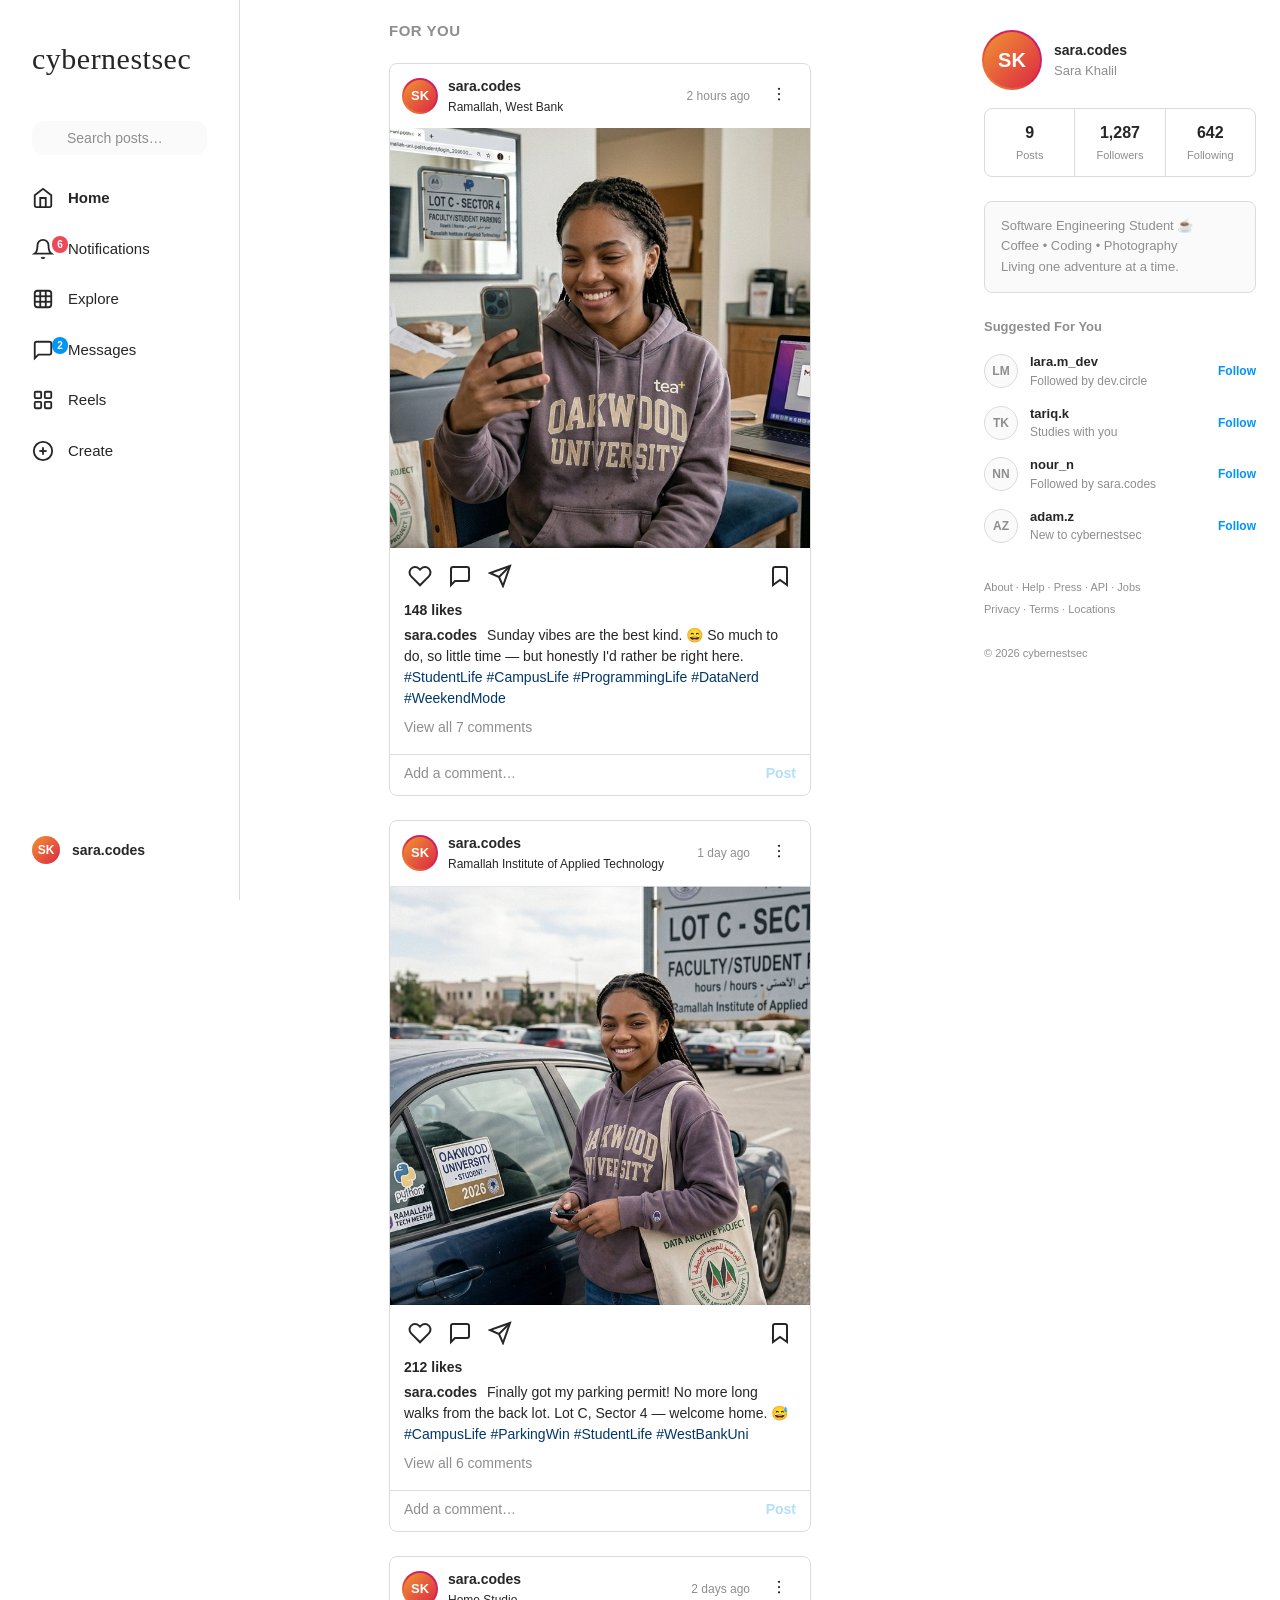
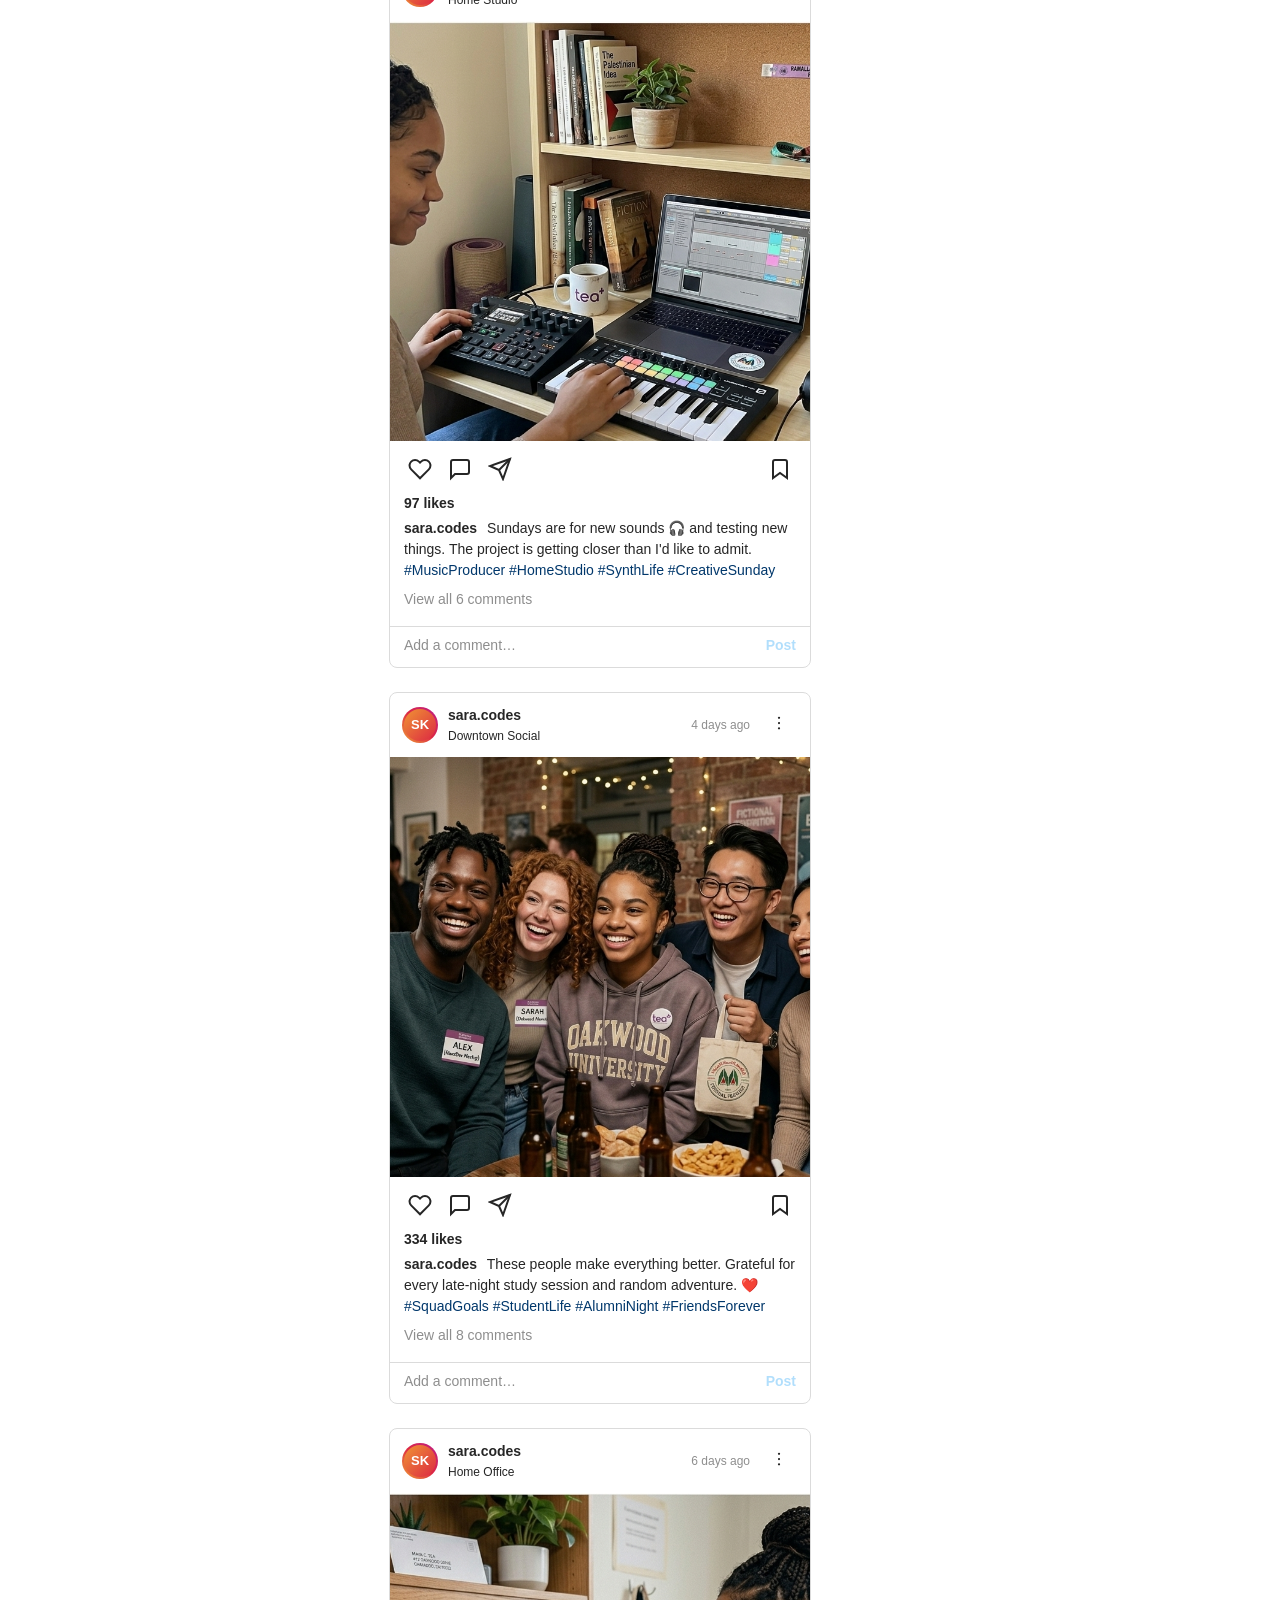
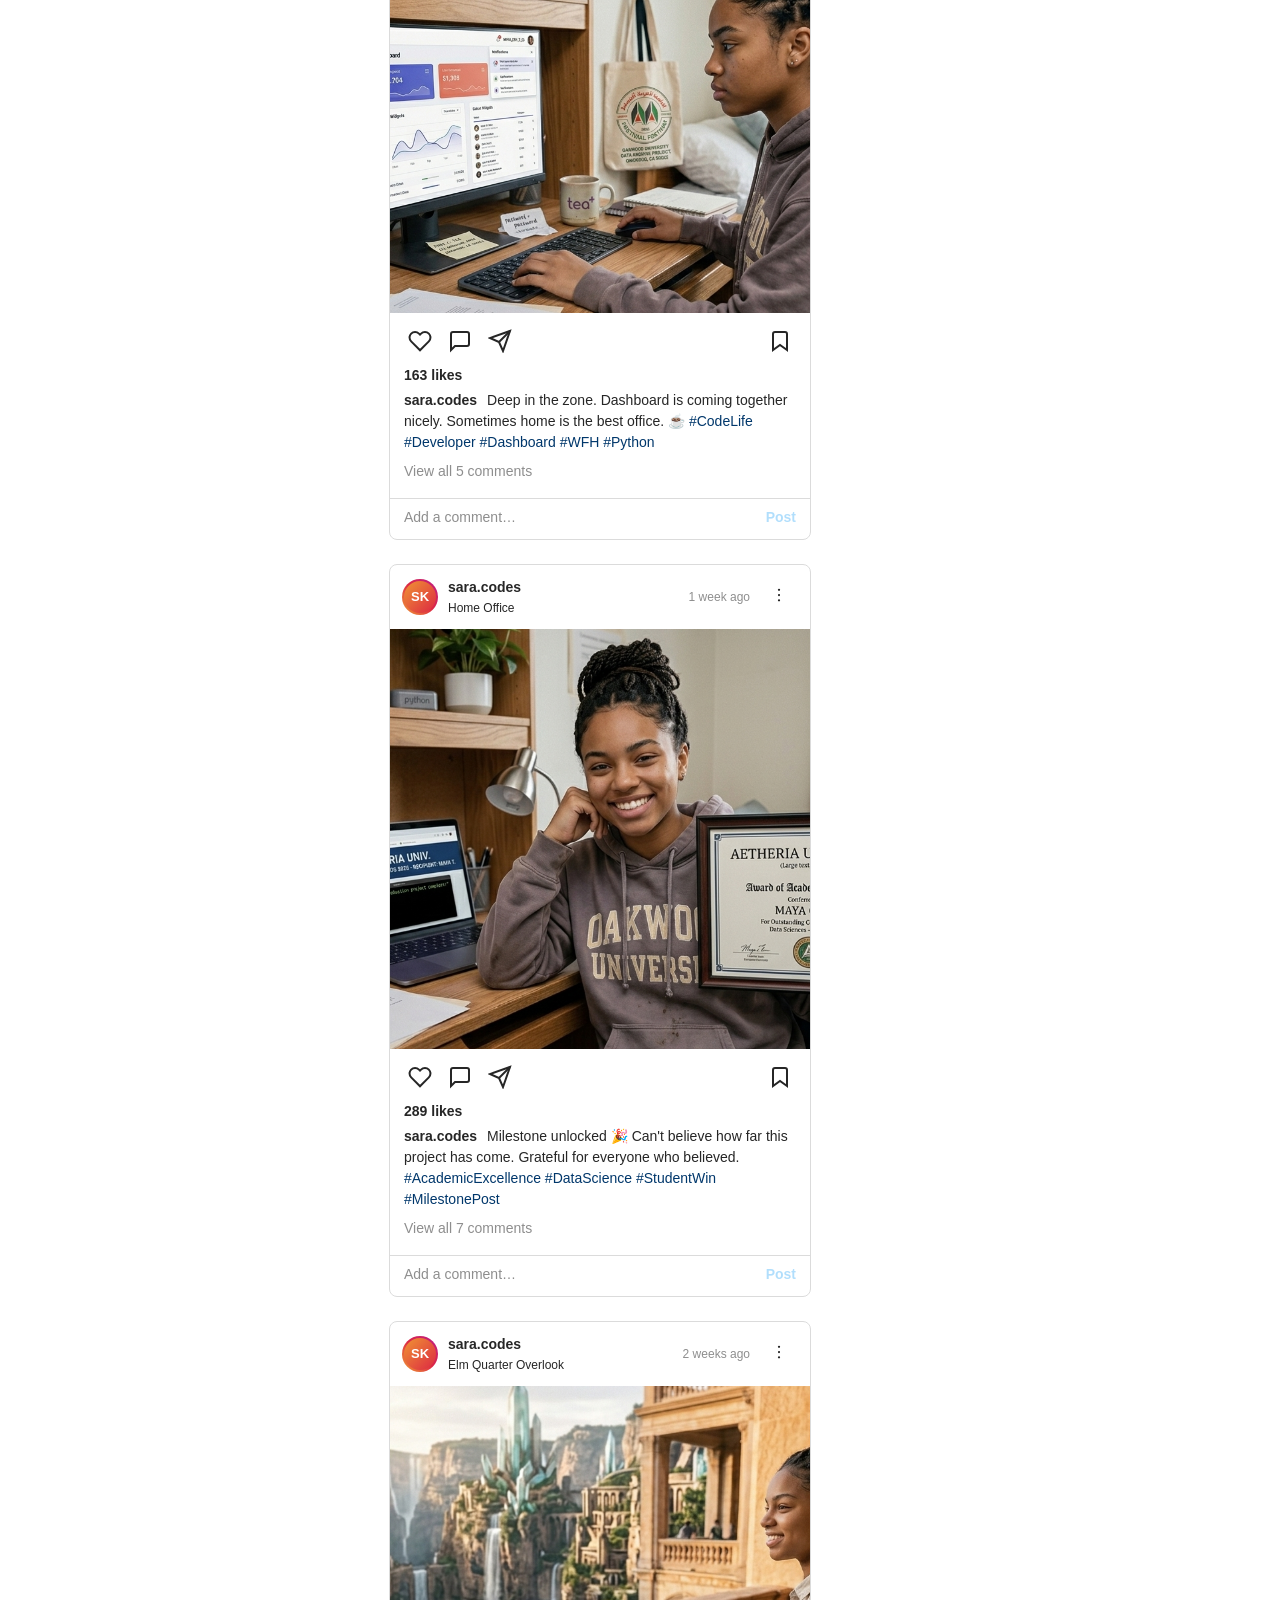
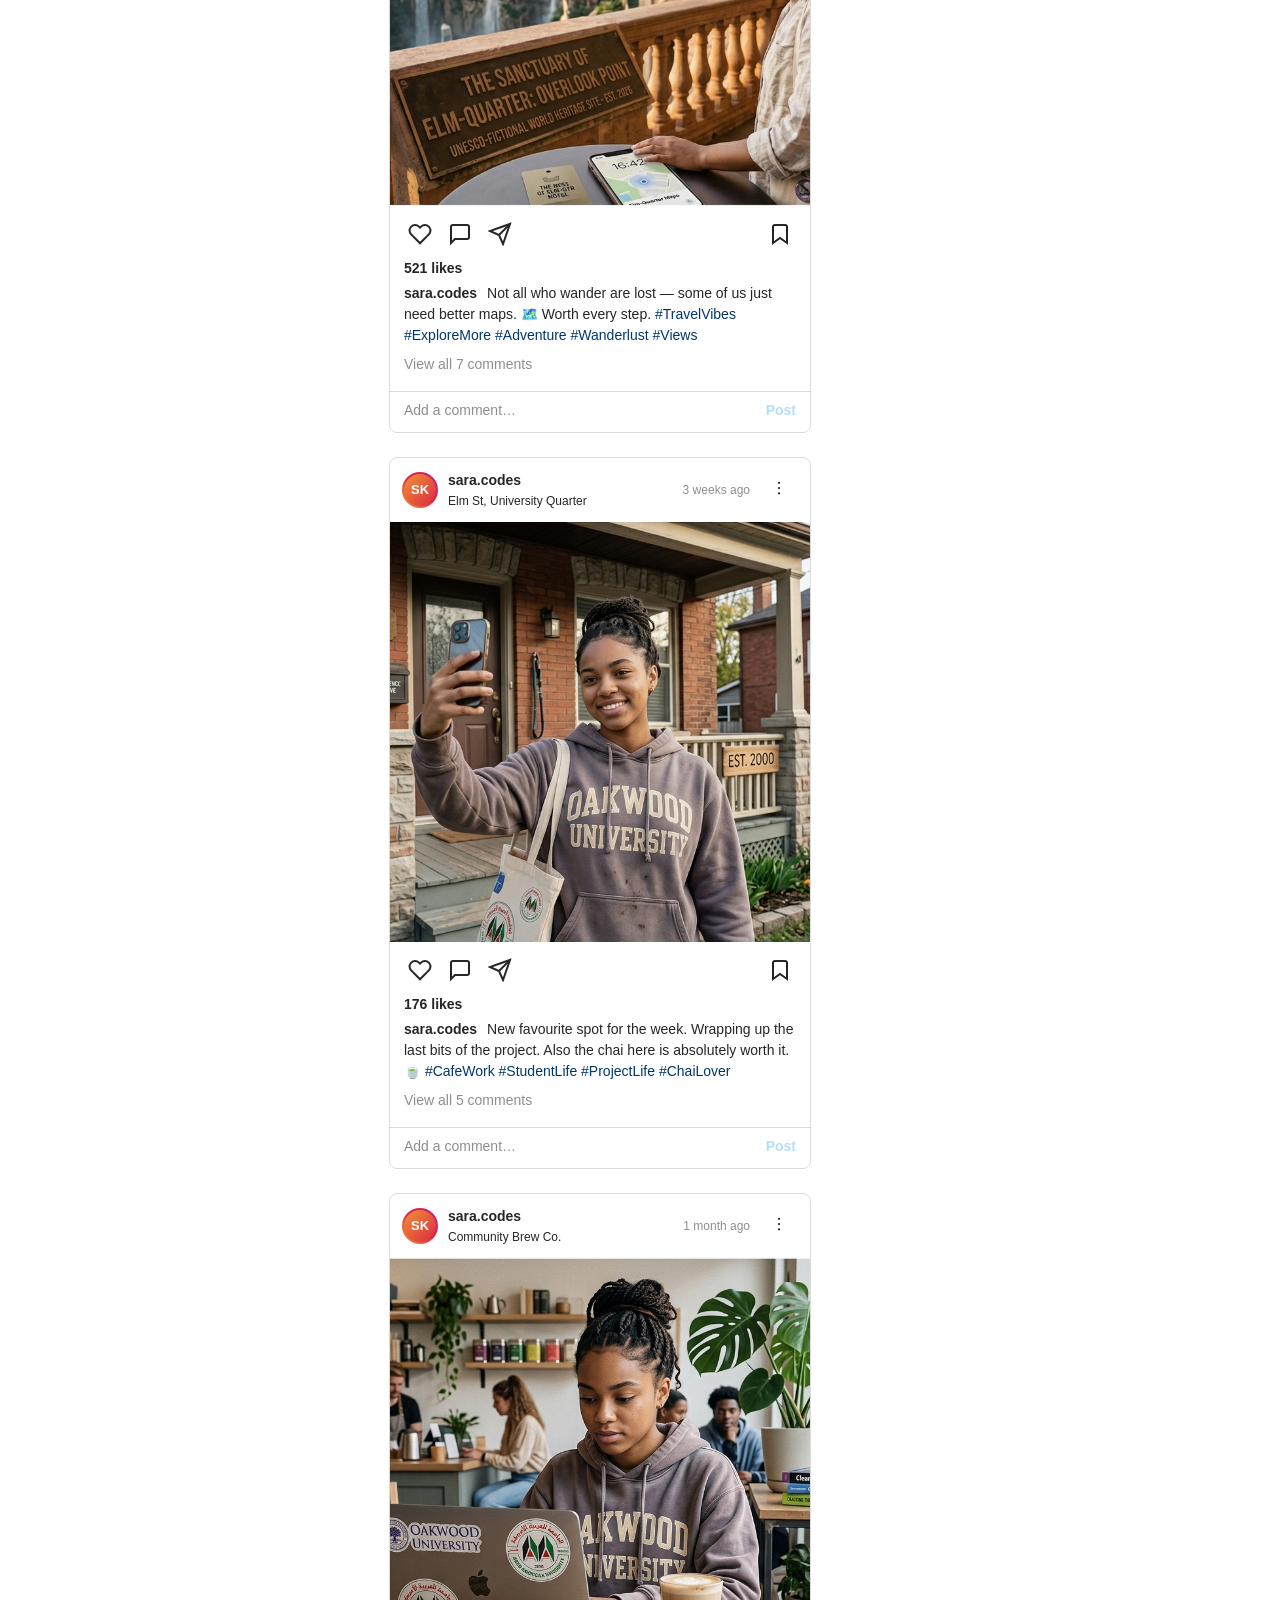
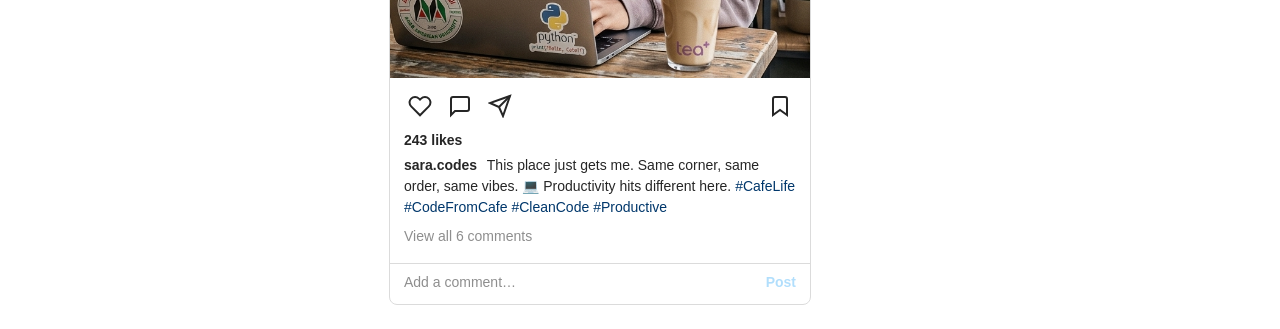
==== commit 68513e3a: "Update branding from Pixora to cybernestsec" ====
--- a/index.html
+++ b/index.html
@@ -1315,7 +1315,7 @@
       <div class="sugg-avatar">AZ</div>
       <div class="sugg-info">
         <div class="sugg-username">adam.z</div>
-        <div class="sugg-label">New to Pixora</div>
+        <div class="sugg-label">New to cybernestsec</div>
       </div>
       <button class="follow-btn" onclick="toggleFollow(this)">Follow</button>
     </div>
@@ -1323,7 +1323,7 @@
     <div class="right-footer">
       About · Help · Press · API · Jobs<br>
       Privacy · Terms · Locations<br><br>
-      © 2026 Pixora Corp
+      © 2026 cybernestsec
     </div>
   </aside>
 </div>
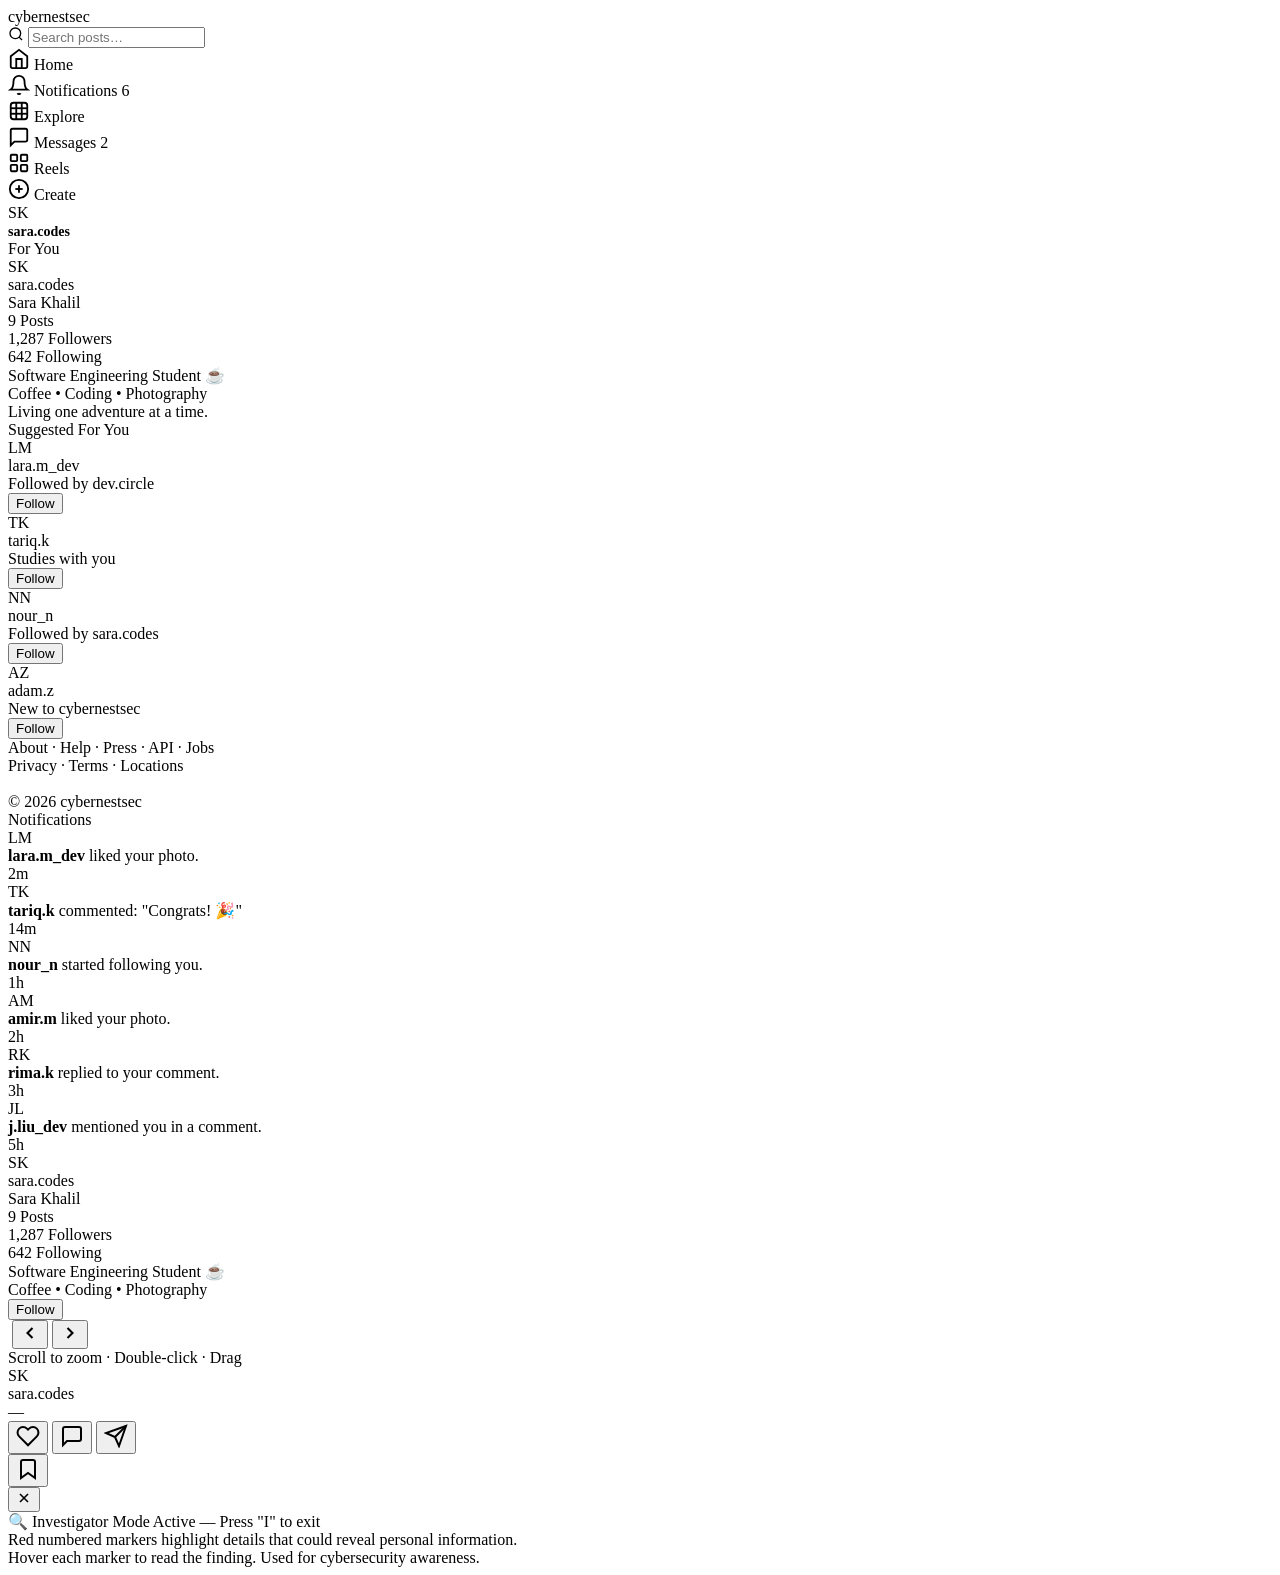
==== commit d2ebd0d1: "Update print statement from 'Hello' to 'Goodbye'" ====
--- a/index.html
+++ b/index.html
@@ -1,2154 +1,370 @@
 <!DOCTYPE html>
 <html lang="en">
+
 <head>
   <meta charset="UTF-8" />
   <meta name="viewport" content="width=device-width, initial-scale=1.0" />
   <title>cybernestsec</title>
-  <style>
-    /* ============================================================
-       RESET & BASE
-    ============================================================ */
-    *, *::before, *::after { box-sizing: border-box; margin: 0; padding: 0; }
-
-    :root {
-      --bg-primary:    #ffffff;
-      --bg-secondary:  #fafafa;
-      --bg-card:       #ffffff;
-      --bg-hover:      #fafafa;
-      --border:        #dbdbdb;
-      --border-light:  #efefef;
-      --text-primary:  #262626;
-      --text-secondary:#8e8e8e;
-      --text-muted:    #8e8e8e;
-      --accent:        #0095f6;
-      --accent-glow:   rgba(0,149,246,0.15);
-      --heart:         #ed4956;
-      --radius-sm:     4px;
-      --radius-md:     8px;
-      --radius-lg:     12px;
-      --shadow:        0 2px 24px rgba(0,0,0,0.12);
-      --transition:    0.15s ease;
-    }
-
-    html { scroll-behavior: smooth; }
-
-    body {
-      font-family: -apple-system, "Helvetica Neue", Helvetica, Arial, BlinkMacSystemFont, 'Segoe UI', Roboto, sans-serif;
-      background: var(--bg-secondary);
-      color: var(--text-primary);
-      min-height: 100vh;
-      line-height: 1.5;
-      overflow-x: hidden;
-    }
-
-    /* ============================================================
-       LAYOUT SHELL
-    ============================================================ */
-    .app-shell {
-      display: grid;
-      grid-template-columns: 240px 1fr 320px;
-      max-width: 1280px;
-      margin: 0 auto;
-      min-height: 100vh;
-      background: var(--bg-primary);
-    }
-
-    /* ============================================================
-       LEFT SIDEBAR
-    ============================================================ */
-    .sidebar {
-      position: sticky;
-      top: 0;
-      height: 100vh;
-      padding: 24px 16px;
-      border-right: 1px solid var(--border);
-      display: flex;
-      flex-direction: column;
-      gap: 4px;
-      background: var(--bg-primary);
-      z-index: 100;
-    }
-
-    .sidebar-logo {
-      font-family: 'Brush Script MT', 'Segoe Script', cursive;
-      font-size: 30px;
-      font-weight: 400;
-      letter-spacing: 0.5px;
-      padding: 12px 16px 24px;
-      color: var(--text-primary);
-    }
-
-    .nav-item {
-      display: flex;
-      align-items: center;
-      gap: 14px;
-      padding: 12px 16px;
-      border-radius: var(--radius-md);
-      cursor: pointer;
-      transition: background var(--transition), transform var(--transition);
-      font-size: 15px;
-      font-weight: 500;
-      color: var(--text-primary);
-      position: relative;
-      user-select: none;
-    }
-
-    .nav-item:hover {
-      background: var(--bg-hover);
-    }
-
-    .nav-item.active { font-weight: 700; }
-
-    .nav-item svg { flex-shrink: 0; }
-
-    .nav-badge {
-      position: absolute;
-      top: 10px;
-      left: 36px;
-      background: var(--heart);
-      color: #fff;
-      font-size: 10px;
-      font-weight: 700;
-      border-radius: 999px;
-      padding: 1px 5px;
-      min-width: 16px;
-      text-align: center;
-      animation: pulse-badge 2s infinite;
-    }
-
-    @keyframes pulse-badge {
-      0%, 100% { transform: scale(1); }
-      50% { transform: scale(1.15); }
-    }
-
-    .sidebar-spacer { flex: 1; }
-
-    .sidebar-profile {
-      display: flex;
-      align-items: center;
-      gap: 12px;
-      padding: 12px 16px;
-      border-radius: var(--radius-md);
-      cursor: pointer;
-      transition: background var(--transition);
-    }
-
-    .sidebar-profile:hover { background: var(--bg-hover); }
-
-    .sidebar-avatar {
-      width: 28px;
-      height: 28px;
-      border-radius: 50%;
-      object-fit: cover;
-      background: linear-gradient(135deg,#f09433,#dc2743);
-      display: flex;
-      align-items: center;
-      justify-content: center;
-      color: #fff;
-      font-size: 12px;
-      font-weight: 700;
-      flex-shrink: 0;
-      overflow: hidden;
-    }
-
-    .sidebar-avatar img { width: 100%; height: 100%; object-fit: cover; }
-
-    /* ============================================================
-       SEARCH BAR
-    ============================================================ */
-    .search-wrap {
-      padding: 12px 16px;
-      margin-bottom: 4px;
-    }
-
-    .search-input {
-      width: 100%;
-      background: var(--bg-secondary);
-      border: 1px solid transparent;
-      border-radius: var(--radius-lg);
-      padding: 8px 16px 8px 34px;
-      color: var(--text-primary);
-      font-size: 14px;
-      outline: none;
-      transition: border-color var(--transition), box-shadow var(--transition);
-      position: relative;
-    }
-
-    .search-input::placeholder { color: var(--text-muted); }
-    .search-input:focus {
-      border-color: var(--border);
-      background: var(--bg-primary);
-    }
-
-    .search-wrap { position: relative; }
-    .search-icon {
-      position: absolute;
-      left: 28px;
-      top: 50%;
-      transform: translateY(-50%);
-      color: var(--text-muted);
-      pointer-events: none;
-    }
-
-    /* ============================================================
-       MAIN FEED
-    ============================================================ */
-    .feed {
-      padding: 0 24px;
-      max-width: 470px;
-      margin: 0 auto;
-    }
-
-    .feed-header {
-      padding: 20px 0 12px;
-      font-size: 15px;
-      font-weight: 700;
-      color: var(--text-secondary);
-      text-transform: uppercase;
-      letter-spacing: 0.5px;
-      margin-bottom: 8px;
-      display: flex;
-      align-items: center;
-      justify-content: space-between;
-    }
-
-    .no-results {
-      text-align: center;
-      padding: 60px 20px;
-      color: var(--text-muted);
-      font-size: 15px;
-    }
-
-    /* ============================================================
-       POST CARD
-    ============================================================ */
-    .post-card {
-      background: var(--bg-card);
-      border: 1px solid var(--border);
-      border-radius: var(--radius-md);
-      margin-bottom: 24px;
-      overflow: hidden;
-      animation: fadeInUp 0.4s ease both;
-      transition: box-shadow var(--transition);
-    }
-
-    @keyframes fadeInUp {
-      from { opacity: 0; transform: translateY(20px); }
-      to   { opacity: 1; transform: translateY(0); }
-    }
-
-    /* Post header */
-    .post-header {
-      display: flex;
-      align-items: center;
-      gap: 12px;
-      padding: 12px 14px;
-    }
-
-    .post-avatar-wrap {
-      position: relative;
-      flex-shrink: 0;
-    }
-
-    .post-avatar {
-      width: 32px;
-      height: 32px;
-      border-radius: 50%;
-      object-fit: cover;
-      background: linear-gradient(135deg,#f09433,#dc2743);
-      display: flex;
-      align-items: center;
-      justify-content: center;
-      color: #fff;
-      font-size: 13px;
-      font-weight: 700;
-      cursor: pointer;
-      transition: opacity var(--transition);
-      overflow: hidden;
-    }
-
-    .post-avatar:hover { opacity: 0.85; }
-    .post-avatar img { width: 100%; height: 100%; object-fit: cover; }
-
-    .story-ring {
-      position: absolute;
-      inset: -2px;
-      border-radius: 50%;
-      background: linear-gradient(45deg, #f09433, #e6683c, #dc2743, #cc2366, #bc1888);
-      z-index: -1;
-    }
-
-    .post-meta { flex: 1; }
-
-    .post-username {
-      font-weight: 600;
-      font-size: 14px;
-      cursor: pointer;
-      transition: color var(--transition);
-    }
-
-    .post-username:hover { color: var(--text-secondary); }
-
-    .post-location {
-      font-size: 12px;
-      color: var(--text-primary);
-      margin-top: 1px;
-    }
-
-    .post-time {
-      font-size: 12px;
-      color: var(--text-muted);
-    }
-
-    .post-more {
-      background: none;
-      border: none;
-      color: var(--text-primary);
-      cursor: pointer;
-      padding: 8px;
-      border-radius: 50%;
-      transition: background var(--transition);
-    }
-
-    .post-more:hover { background: var(--bg-hover); }
-
-    /* Post image */
-    .post-image-wrap {
-      position: relative;
-      width: 100%;
-      aspect-ratio: 1;
-      overflow: hidden;
-      cursor: pointer;
-      background: #fafafa;
-    }
-
-    .post-image-wrap img {
-      width: 100%;
-      height: 100%;
-      object-fit: cover;
-      display: block;
-      transition: transform 0.4s ease;
-    }
-
-    /* Investigator markers */
-    .inv-marker {
-      position: absolute;
-      width: 28px;
-      height: 28px;
-      background: rgba(237,73,86,0.92);
-      border: 2px solid #fff;
-      border-radius: 50%;
-      display: flex;
-      align-items: center;
-      justify-content: center;
-      font-size: 11px;
-      font-weight: 800;
-      color: #fff;
-      cursor: pointer;
-      transform: translate(-50%, -50%);
-      z-index: 10;
-      transition: transform var(--transition), background var(--transition);
-      box-shadow: 0 2px 8px rgba(0,0,0,0.35);
-      display: none; /* hidden until inv mode */
-    }
-
-    .inv-marker:hover {
-      background: rgba(237,73,86,1);
-      transform: translate(-50%, -50%) scale(1.2);
-    }
-
-    .investigator-mode .inv-marker { display: flex; }
-
-    .inv-tooltip {
-      position: absolute;
-      background: rgba(20,20,20,0.96);
-      border: 1px solid #ed4956;
-      border-radius: var(--radius-sm);
-      padding: 8px 12px;
-      font-size: 12px;
-      color: #f5f5f5;
-      pointer-events: none;
-      white-space: nowrap;
-      z-index: 20;
-      opacity: 0;
-      transition: opacity var(--transition);
-      bottom: calc(100% + 6px);
-      left: 50%;
-      transform: translateX(-50%);
-    }
-
-    .inv-marker:hover .inv-tooltip { opacity: 1; }
-
-    /* Investigator banner */
-    .inv-banner {
-      display: none;
-      background: rgba(237,73,86,0.08);
-      border-bottom: 1px solid rgba(237,73,86,0.35);
-      padding: 10px 16px;
-      font-size: 13px;
-      color: #ed4956;
-      font-weight: 600;
-      text-align: center;
-      animation: fadeInUp 0.3s ease;
-    }
-
-    .investigator-mode .inv-banner { display: block; }
-
-    /* Post actions */
-    .post-actions {
-      display: flex;
-      align-items: center;
-      padding: 8px 10px 4px;
-      gap: 0;
-    }
-
-    .action-btn {
-      background: none;
-      border: none;
-      color: var(--text-primary);
-      cursor: pointer;
-      padding: 8px;
-      border-radius: 50%;
-      transition: transform var(--transition), color var(--transition);
-      display: flex;
-      align-items: center;
-      justify-content: center;
-    }
-
-    .action-btn:hover { transform: scale(1.05); opacity: 0.7; }
-
-    .action-btn.liked svg { fill: var(--heart); stroke: var(--heart); }
-    .action-btn.liked { color: var(--heart); }
-
-    .action-spacer { flex: 1; }
-
-    .action-btn.saved svg { fill: var(--text-primary); }
-
-    /* Post body */
-    .post-likes {
-      padding: 0 14px 4px;
-      font-size: 14px;
-      font-weight: 600;
-    }
-
-    .post-caption {
-      padding: 0 14px 8px;
-      font-size: 14px;
-      line-height: 1.5;
-    }
-
-    .caption-username {
-      font-weight: 600;
-      margin-right: 6px;
-      cursor: pointer;
-    }
-
-    .caption-username:hover { text-decoration: underline; }
-
-    .hashtag {
-      color: #00376b;
-      cursor: pointer;
-    }
-
-    .hashtag:hover { text-decoration: underline; }
-
-    /* Comments */
-    .post-comments {
-      padding: 0 14px 4px;
-    }
-
-    .view-comments {
-      font-size: 14px;
-      color: var(--text-muted);
-      cursor: pointer;
-      margin-bottom: 8px;
-    }
-
-    .view-comments:hover { color: var(--text-secondary); }
-
-    .comment-list { display: none; }
-    .comment-list.open { display: block; }
-
-    .comment {
-      font-size: 14px;
-      margin-bottom: 6px;
-      line-height: 1.5;
-    }
-
-    .comment-user {
-      font-weight: 600;
-      margin-right: 6px;
-      cursor: pointer;
-    }
-
-    .comment-user:hover { text-decoration: underline; }
-
-    .comment-time {
-      font-size: 11px;
-      color: var(--text-muted);
-      margin-left: 8px;
-    }
-
-    /* Comment input */
-    .comment-input-row {
-      display: flex;
-      align-items: center;
-      gap: 10px;
-      padding: 10px 14px 14px;
-      border-top: 1px solid var(--border);
-      margin-top: 4px;
-    }
-
-    .comment-input {
-      flex: 1;
-      background: none;
-      border: none;
-      color: var(--text-primary);
-      font-size: 14px;
-      outline: none;
-      font-family: inherit;
-    }
-
-    .comment-input::placeholder { color: var(--text-muted); }
-
-    .comment-post-btn {
-      background: none;
-      border: none;
-      color: var(--accent);
-      font-size: 14px;
-      font-weight: 700;
-      cursor: pointer;
-      opacity: 0.3;
-      transition: opacity var(--transition);
-    }
-
-    .comment-post-btn.active { opacity: 1; }
-
-    /* ============================================================
-       RIGHT SIDEBAR
-    ============================================================ */
-    .right-sidebar {
-      padding: 32px 24px;
-      background: var(--bg-primary);
-      position: sticky;
-      top: 0;
-      height: 100vh;
-      overflow-y: auto;
-    }
-
-    .profile-card {
-      display: flex;
-      align-items: center;
-      gap: 14px;
-      margin-bottom: 20px;
-    }
-
-    .profile-pic-wrap {
-      position: relative;
-      flex-shrink: 0;
-    }
-
-    .profile-pic {
-      width: 56px;
-      height: 56px;
-      border-radius: 50%;
-      object-fit: cover;
-      background: linear-gradient(135deg,#f09433,#dc2743);
-      display: flex;
-      align-items: center;
-      justify-content: center;
-      color: #fff;
-      font-size: 20px;
-      font-weight: 700;
-      overflow: hidden;
-    }
-
-    .profile-pic img { width: 100%; height: 100%; object-fit: cover; }
-
-    .profile-story-ring {
-      position: absolute;
-      inset: -2px;
-      border-radius: 50%;
-      background: linear-gradient(45deg,#f09433,#e6683c,#dc2743,#cc2366,#bc1888);
-      z-index: -1;
-    }
-
-    .profile-info .username {
-      font-weight: 600;
-      font-size: 14px;
-    }
-
-    .profile-info .display-name {
-      font-size: 13px;
-      color: var(--text-muted);
-    }
-
-    .profile-stats {
-      display: grid;
-      grid-template-columns: repeat(3, 1fr);
-      gap: 1px;
-      background: var(--border);
-      border-radius: var(--radius-md);
-      overflow: hidden;
-      margin-bottom: 24px;
-      border: 1px solid var(--border);
-    }
-
-    .stat-cell {
-      background: var(--bg-card);
-      padding: 12px 8px;
-      text-align: center;
-    }
-
-    .stat-number {
-      font-size: 16px;
-      font-weight: 700;
-      display: block;
-    }
-
-    .stat-label {
-      font-size: 11px;
-      color: var(--text-muted);
-      display: block;
-      margin-top: 2px;
-    }
-
-    .profile-bio {
-      font-size: 13px;
-      color: var(--text-secondary);
-      line-height: 1.6;
-      margin-bottom: 24px;
-      padding: 14px 16px;
-      background: var(--bg-secondary);
-      border-radius: var(--radius-md);
-      border: 1px solid var(--border);
-    }
-
-    .suggestions-title {
-      font-size: 13px;
-      font-weight: 700;
-      color: var(--text-muted);
-      margin-bottom: 16px;
-      display: flex;
-      justify-content: space-between;
-    }
-
-    .suggestion {
-      display: flex;
-      align-items: center;
-      gap: 12px;
-      margin-bottom: 14px;
-    }
-
-    .sugg-avatar {
-      width: 34px;
-      height: 34px;
-      border-radius: 50%;
-      background: var(--bg-secondary);
-      border: 1px solid var(--border);
-      display: flex;
-      align-items: center;
-      justify-content: center;
-      font-size: 12px;
-      font-weight: 700;
-      color: var(--text-secondary);
-      flex-shrink: 0;
-    }
-
-    .sugg-info { flex: 1; }
-
-    .sugg-username {
-      font-size: 13px;
-      font-weight: 600;
-    }
-
-    .sugg-label {
-      font-size: 12px;
-      color: var(--text-muted);
-    }
-
-    .follow-btn {
-      background: none;
-      border: none;
-      color: var(--accent);
-      font-size: 12px;
-      font-weight: 700;
-      padding: 4px 0;
-      cursor: pointer;
-      transition: color var(--transition);
-    }
-
-    .follow-btn:hover {
-      color: #00376b;
-    }
-
-    .right-footer {
-      margin-top: 32px;
-      font-size: 11px;
-      color: var(--text-muted);
-      line-height: 2;
-    }
-
-    /* ============================================================
-       LIGHTBOX
-    ============================================================ */
-    .lightbox {
-      position: fixed;
-      inset: 0;
-      z-index: 1000;
-      display: none;
-      align-items: center;
-      justify-content: center;
-    }
-
-    .lightbox.open { display: flex; }
-
-    .lb-backdrop {
-      position: absolute;
-      inset: 0;
-      background: rgba(0,0,0,0.9);
-      backdrop-filter: blur(12px);
-      -webkit-backdrop-filter: blur(12px);
-    }
-
-    .lb-container {
-      position: relative;
-      z-index: 1;
-      display: flex;
-      align-items: stretch;
-      max-width: 92vw;
-      max-height: 92vh;
-      border-radius: var(--radius-lg);
-      overflow: hidden;
-      box-shadow: 0 24px 80px rgba(0,0,0,0.8);
-      animation: lb-zoom-in 0.25s cubic-bezier(0.34, 1.56, 0.64, 1) both;
-    }
-
-    @keyframes lb-zoom-in {
-      from { opacity: 0; transform: scale(0.85); }
-      to   { opacity: 1; transform: scale(1); }
-    }
-
-    .lb-image-panel {
-      position: relative;
-      width: 560px;
-      background: #000;
-      overflow: hidden;
-      cursor: grab;
-      flex-shrink: 0;
-    }
-
-    .lb-image-panel:active { cursor: grabbing; }
-
-    .lb-image-panel img {
-      width: 100%;
-      height: 100%;
-      object-fit: contain;
-      display: block;
-      transition: transform 0.2s ease;
-      user-select: none;
-      pointer-events: none;
-    }
-
-    .lb-info-panel {
-      width: 340px;
-      background: var(--bg-card);
-      display: flex;
-      flex-direction: column;
-      overflow: hidden;
-    }
-
-    .lb-header {
-      display: flex;
-      align-items: center;
-      gap: 12px;
-      padding: 16px;
-      border-bottom: 1px solid var(--border);
-    }
-
-    .lb-avatar {
-      width: 38px;
-      height: 38px;
-      border-radius: 50%;
-      background: linear-gradient(135deg,#f09433,#dc2743);
-      display: flex;
-      align-items: center;
-      justify-content: center;
-      font-weight: 700;
-      font-size: 14px;
-      color: #fff;
-      flex-shrink: 0;
-      overflow: hidden;
-    }
-
-    .lb-avatar img { width: 100%; height: 100%; object-fit: cover; }
-
-    .lb-meta { flex: 1; }
-    .lb-username { font-weight: 600; font-size: 14px; }
-    .lb-location { font-size: 12px; color: var(--text-muted); }
-
-    .lb-comments {
-      flex: 1;
-      overflow-y: auto;
-      padding: 16px;
-    }
-
-    .lb-comment {
-      font-size: 14px;
-      margin-bottom: 14px;
-      line-height: 1.5;
-    }
-
-    .lb-comment-user {
-      font-weight: 600;
-      margin-right: 6px;
-    }
-
-    .lb-comment-time {
-      font-size: 11px;
-      color: var(--text-muted);
-      display: block;
-      margin-top: 2px;
-    }
-
-    .lb-actions {
-      padding: 12px 16px;
-      border-top: 1px solid var(--border);
-    }
-
-    .lb-action-row {
-      display: flex;
-      align-items: center;
-      gap: 4px;
-      margin-bottom: 8px;
-    }
-
-    .lb-likes {
-      font-size: 14px;
-      font-weight: 600;
-      margin-bottom: 4px;
-    }
-
-    .lb-caption {
-      font-size: 14px;
-      color: var(--text-secondary);
-      line-height: 1.5;
-    }
-
-    .lb-caption-user {
-      font-weight: 600;
-      color: var(--text-primary);
-    }
-
-    /* Nav arrows */
-    .lb-arrow {
-      position: absolute;
-      top: 50%;
-      transform: translateY(-50%);
-      z-index: 10;
-      background: rgba(255,255,255,0.9);
-      border: none;
-      border-radius: 50%;
-      width: 36px;
-      height: 36px;
-      display: flex;
-      align-items: center;
-      justify-content: center;
-      color: #262626;
-      cursor: pointer;
-      transition: background var(--transition);
-      backdrop-filter: blur(4px);
-    }
-
-    .lb-arrow:hover { background: #fff; }
-    .lb-arrow.prev { left: 16px; }
-    .lb-arrow.next { right: 16px; }
-
-    /* Close button */
-    .lb-close {
-      position: absolute;
-      top: 16px;
-      right: 16px;
-      z-index: 20;
-      background: rgba(0,0,0,0.6);
-      border: none;
-      border-radius: 50%;
-      width: 36px;
-      height: 36px;
-      display: flex;
-      align-items: center;
-      justify-content: center;
-      color: #fff;
-      cursor: pointer;
-      transition: background var(--transition), transform var(--transition);
-    }
-
-    .lb-close:hover { background: rgba(0,0,0,0.9); transform: scale(1.1); }
-
-    /* Zoom hint */
-    .lb-zoom-hint {
-      position: absolute;
-      bottom: 12px;
-      left: 50%;
-      transform: translateX(-50%);
-      background: rgba(0,0,0,0.6);
-      color: rgba(255,255,255,0.7);
-      font-size: 12px;
-      padding: 4px 12px;
-      border-radius: 999px;
-      pointer-events: none;
-      opacity: 1;
-      transition: opacity 0.5s ease;
-      white-space: nowrap;
-    }
-
-    /* ============================================================
-       PROFILE POPUP
-    ============================================================ */
-    .profile-popup {
-      position: fixed;
-      z-index: 500;
-      background: var(--bg-card);
-      border: 1px solid var(--border);
-      border-radius: var(--radius-lg);
-      padding: 20px;
-      width: 280px;
-      box-shadow: var(--shadow);
-      display: none;
-      animation: fadeInUp 0.2s ease;
-    }
-
-    .profile-popup.open { display: block; }
-
-    .pp-header {
-      display: flex;
-      align-items: center;
-      gap: 14px;
-      margin-bottom: 14px;
-    }
-
-    .pp-avatar {
-      width: 64px;
-      height: 64px;
-      border-radius: 50%;
-      background: linear-gradient(135deg,#f09433,#dc2743);
-      display: flex;
-      align-items: center;
-      justify-content: center;
-      font-size: 24px;
-      font-weight: 700;
-      color: #fff;
-      flex-shrink: 0;
-      overflow: hidden;
-    }
-
-    .pp-avatar img { width: 100%; height: 100%; object-fit: cover; }
-
-    .pp-username { font-weight: 600; font-size: 15px; }
-    .pp-name { font-size: 13px; color: var(--text-muted); margin-top: 2px; }
-
-    .pp-stats {
-      display: grid;
-      grid-template-columns: repeat(3, 1fr);
-      gap: 8px;
-      margin-bottom: 14px;
-      text-align: center;
-    }
-
-    .pp-stat-num { font-size: 16px; font-weight: 700; display: block; }
-    .pp-stat-label { font-size: 11px; color: var(--text-muted); }
-
-    .pp-bio {
-      font-size: 13px;
-      color: var(--text-secondary);
-      line-height: 1.6;
-      margin-bottom: 14px;
-    }
-
-    .pp-follow-btn {
-      width: 100%;
-      background: var(--accent);
-      color: #fff;
-      border: none;
-      border-radius: var(--radius-sm);
-      padding: 8px;
-      font-size: 14px;
-      font-weight: 600;
-      cursor: pointer;
-      transition: opacity var(--transition);
-    }
-
-    .pp-follow-btn:hover { opacity: 0.85; }
-
-    /* ============================================================
-       INVESTIGATOR MODE OVERLAY
-    ============================================================ */
-    .inv-legend {
-      display: none;
-      position: fixed;
-      bottom: 24px;
-      left: 50%;
-      transform: translateX(-50%);
-      background: rgba(20,20,20,0.96);
-      border: 1px solid rgba(237,73,86,0.5);
-      border-radius: var(--radius-md);
-      padding: 14px 20px;
-      z-index: 800;
-      max-width: 500px;
-      animation: fadeInUp 0.3s ease;
-    }
-
-    .investigator-mode .inv-legend { display: block; }
-
-    .inv-legend-title {
-      color: #ed4956;
-      font-size: 13px;
-      font-weight: 800;
-      text-transform: uppercase;
-      letter-spacing: 0.5px;
-      margin-bottom: 8px;
-    }
-
-    .inv-legend-text {
-      font-size: 12px;
-      color: #d0d0d0;
-      line-height: 1.6;
-    }
-
-    /* ============================================================
-       NOTIFICATIONS PANEL
-    ============================================================ */
-    .notif-panel {
-      position: fixed;
-      top: 60px;
-      left: 260px;
-      width: 360px;
-      background: var(--bg-card);
-      border: 1px solid var(--border);
-      border-radius: var(--radius-lg);
-      box-shadow: var(--shadow);
-      z-index: 300;
-      display: none;
-      overflow: hidden;
-      animation: fadeInUp 0.2s ease;
-    }
-
-    .notif-panel.open { display: block; }
-
-    .notif-header {
-      padding: 16px 20px;
-      font-weight: 700;
-      font-size: 16px;
-      border-bottom: 1px solid var(--border);
-    }
-
-    .notif-item {
-      display: flex;
-      align-items: center;
-      gap: 12px;
-      padding: 12px 20px;
-      transition: background var(--transition);
-    }
-
-    .notif-item:hover { background: var(--bg-hover); }
-
-    .notif-avatar {
-      width: 40px;
-      height: 40px;
-      border-radius: 50%;
-      background: var(--bg-secondary);
-      border: 1px solid var(--border);
-      display: flex;
-      align-items: center;
-      justify-content: center;
-      font-size: 14px;
-      font-weight: 700;
-      color: var(--text-secondary);
-      flex-shrink: 0;
-    }
-
-    .notif-text {
-      flex: 1;
-      font-size: 14px;
-      line-height: 1.5;
-    }
-
-    .notif-text strong { font-weight: 600; }
-
-    .notif-time {
-      font-size: 12px;
-      color: var(--text-muted);
-      flex-shrink: 0;
-    }
-
-    /* ============================================================
-       TOAST
-    ============================================================ */
-    .toast {
-      position: fixed;
-      bottom: 32px;
-      right: 32px;
-      background: #262626;
-      color: #fff;
-      border-radius: var(--radius-md);
-      padding: 14px 20px;
-      font-size: 14px;
-      font-weight: 600;
-      z-index: 2000;
-      box-shadow: var(--shadow);
-      transform: translateY(20px);
-      opacity: 0;
-      transition: all 0.3s ease;
-    }
-
-    .toast.show { transform: translateY(0); opacity: 1; }
-
-    /* ============================================================
-       INVESTIGATOR MODE GLOBAL TINT
-    ============================================================ */
-    .investigator-mode {
-      outline: 3px solid rgba(237,73,86,0.4);
-    }
-
-    .investigator-mode .post-image-wrap::after {
-      content: '';
-      position: absolute;
-      inset: 0;
-      background: rgba(237,73,86,0.04);
-      pointer-events: none;
-    }
-
-    /* ============================================================
-       SCROLLBAR
-    ============================================================ */
-    ::-webkit-scrollbar { width: 6px; }
-    ::-webkit-scrollbar-track { background: transparent; }
-    ::-webkit-scrollbar-thumb { background: #c7c7c7; border-radius: 99px; }
-    ::-webkit-scrollbar-thumb:hover { background: #a8a8a8; }
-
-    /* ============================================================
-       RESPONSIVE
-    ============================================================ */
-    @media (max-width: 1100px) {
-      .app-shell { grid-template-columns: 72px 1fr; }
-      .right-sidebar { display: none; }
-      .nav-item span { display: none; }
-      .sidebar-logo { font-size: 22px; padding: 12px 8px 24px; letter-spacing: 0; }
-      .sidebar { padding: 16px 8px; }
-      .nav-item { padding: 12px; justify-content: center; }
-      .sidebar-profile .meta { display: none; }
-      .notif-panel { left: 80px; }
-    }
-
-    @media (max-width: 720px) {
-      .app-shell { grid-template-columns: 1fr; }
-      .sidebar { display: none; }
-      .lb-container { flex-direction: column; max-width: 96vw; max-height: 96vh; }
-      .lb-image-panel { width: 100%; height: 50vh; }
-      .lb-info-panel { width: 100%; height: 40vh; }
-    }
-  </style>
+  <link rel="apple-touch-icon" sizes="57x57" href="assets/icons/apple-icon-57x57.png">
+  <link rel="apple-touch-icon" sizes="60x60" href="assets/icons/apple-icon-60x60.png">
+  <link rel="apple-touch-icon" sizes="72x72" href="assets/icons/apple-icon-72x72.png">
+  <link rel="apple-touch-icon" sizes="76x76" href="assets/icons/apple-icon-76x76.png">
+  <link rel="apple-touch-icon" sizes="114x114" href="assets/icons/apple-icon-114x114.png">
+  <link rel="apple-touch-icon" sizes="120x120" href="assets/icons/apple-icon-120x120.png">
+  <link rel="apple-touch-icon" sizes="144x144" href="assets/icons/apple-icon-144x144.png">
+  <link rel="apple-touch-icon" sizes="152x152" href="assets/icons/apple-icon-152x152.png">
+  <link rel="apple-touch-icon" sizes="180x180" href="assets/icons/apple-icon-180x180.png">
+  <link rel="icon" type="image/png" sizes="192x192" href="assets/icons/android-icon-192x192.png">
+  <link rel="icon" type="image/png" sizes="32x32" href="assets/icons/favicon-32x32.png">
+  <link rel="icon" type="image/png" sizes="96x96" href="assets/icons/favicon-96x96.png">
+  <link rel="icon" type="image/png" sizes="16x16" href="assets/icons/favicon-16x16.png">
+  <link rel="manifest" href="manifest.json">
+  <meta name="msapplication-TileColor" content="#ffffff">
+  <meta name="msapplication-TileImage" content="assets/icons/ms-icon-144x144.png">
+  <meta name="theme-color" content="#ffffff">
+  <link rel="stylesheet" href="css/style.css">
 </head>
+
 <body>
 
-<!-- ============================================================
+  <!-- ============================================================
      APP SHELL
 ============================================================ -->
-<div class="app-shell" id="appShell">
-
-  <!-- LEFT SIDEBAR -->
-  <nav class="sidebar" id="sidebar">
-    <div class="sidebar-logo">cybernestsec</div>
-
-    <!-- Search -->
-    <div class="search-wrap">
-      <svg class="search-icon" width="16" height="16" viewBox="0 0 24 24" fill="none" stroke="currentColor" stroke-width="2">
-        <circle cx="11" cy="11" r="8"/><line x1="21" y1="21" x2="16.65" y2="16.65"/>
-      </svg>
-      <input class="search-input" id="searchInput" type="text" placeholder="Search posts…" autocomplete="off" />
-    </div>
-
-    <!-- Nav items -->
-    <div class="nav-item active" onclick="scrollToTop()">
-      <svg width="22" height="22" viewBox="0 0 24 24" fill="none" stroke="currentColor" stroke-width="2">
-        <path d="M3 9l9-7 9 7v11a2 2 0 01-2 2H5a2 2 0 01-2-2z"/>
-        <polyline points="9 22 9 12 15 12 15 22"/>
-      </svg>
-      <span>Home</span>
-    </div>
-
-    <div class="nav-item" id="notifBtn" onclick="toggleNotifs()">
-      <svg width="22" height="22" viewBox="0 0 24 24" fill="none" stroke="currentColor" stroke-width="2">
-        <path d="M18 8A6 6 0 006 8c0 7-3 9-3 9h18s-3-2-3-9"/>
-        <path d="M13.73 21a2 2 0 01-3.46 0"/>
-      </svg>
-      <span>Notifications</span>
-      <span class="nav-badge" id="notifBadge">6</span>
-    </div>
-
-    <div class="nav-item">
-      <svg width="22" height="22" viewBox="0 0 24 24" fill="none" stroke="currentColor" stroke-width="2">
-        <rect x="3" y="3" width="18" height="18" rx="3"/>
-        <line x1="9" y1="3" x2="9" y2="21"/>
-        <line x1="15" y1="3" x2="15" y2="21"/>
-        <line x1="3" y1="9" x2="21" y2="9"/>
-        <line x1="3" y1="15" x2="21" y2="15"/>
-      </svg>
-      <span>Explore</span>
-    </div>
-
-    <div class="nav-item">
-      <svg width="22" height="22" viewBox="0 0 24 24" fill="none" stroke="currentColor" stroke-width="2">
-        <path d="M21 15a2 2 0 01-2 2H7l-4 4V5a2 2 0 012-2h14a2 2 0 012 2z"/>
-      </svg>
-      <span>Messages</span>
-      <span class="nav-badge" style="background:var(--accent)">2</span>
-    </div>
-
-    <div class="nav-item">
-      <svg width="22" height="22" viewBox="0 0 24 24" fill="none" stroke="currentColor" stroke-width="2">
-        <rect x="3" y="3" width="7" height="7" rx="1"/>
-        <rect x="14" y="3" width="7" height="7" rx="1"/>
-        <rect x="3" y="14" width="7" height="7" rx="1"/>
-        <rect x="14" y="14" width="7" height="7" rx="1"/>
-      </svg>
-      <span>Reels</span>
-    </div>
-
-    <div class="nav-item">
-      <svg width="22" height="22" viewBox="0 0 24 24" fill="none" stroke="currentColor" stroke-width="2">
-        <circle cx="12" cy="12" r="10"/>
-        <line x1="12" y1="8" x2="12" y2="16"/>
-        <line x1="8" y1="12" x2="16" y2="12"/>
-      </svg>
-      <span>Create</span>
-    </div>
-
-    <div class="sidebar-spacer"></div>
-
-    <!-- Profile -->
-    <div class="sidebar-profile" onclick="openProfilePopup(event, 'sara.codes', 'Sara Khalil')">
-      <div class="sidebar-avatar">
-        <img src="images/profile.jpg" alt="Sara" onerror="this.style.display='none';this.parentNode.textContent='SK'" />
-      </div>
-      <span class="meta" style="font-size:14px;font-weight:600;">sara.codes</span>
-    </div>
-  </nav>
-
-  <!-- CENTER FEED -->
-  <main>
-    <div class="feed" id="feed">
-      <div class="feed-header">
-        <span>For You</span>
-      </div>
-      <!-- Posts injected by JS -->
-      <div id="postsContainer"></div>
-    </div>
-  </main>
-
-  <!-- RIGHT SIDEBAR -->
-  <aside class="right-sidebar">
-    <div class="profile-card">
-      <div class="profile-pic-wrap">
-        <div class="profile-story-ring"></div>
-        <div class="profile-pic">
-          <img src="images/profile.jpg" alt="Sara" onerror="this.style.display='none';this.parentNode.textContent='SK'" />
-        </div>
-      </div>
-      <div class="profile-info">
-        <div class="username">sara.codes</div>
-        <div class="display-name">Sara Khalil</div>
-      </div>
-    </div>
-
-    <div class="profile-stats">
-      <div class="stat-cell">
-        <span class="stat-number">9</span>
-        <span class="stat-label">Posts</span>
-      </div>
-      <div class="stat-cell">
-        <span class="stat-number">1,287</span>
-        <span class="stat-label">Followers</span>
-      </div>
-      <div class="stat-cell">
-        <span class="stat-number">642</span>
-        <span class="stat-label">Following</span>
-      </div>
-    </div>
-
-    <div class="profile-bio">
-      Software Engineering Student ☕<br>
-      Coffee • Coding • Photography<br>
-      Living one adventure at a time.
-    </div>
-
-    <div class="suggestions-title">Suggested For You</div>
-
-    <div class="suggestion">
-      <div class="sugg-avatar">LM</div>
-      <div class="sugg-info">
-        <div class="sugg-username">lara.m_dev</div>
-        <div class="sugg-label">Followed by dev.circle</div>
-      </div>
-      <button class="follow-btn" onclick="toggleFollow(this)">Follow</button>
-    </div>
-
-    <div class="suggestion">
-      <div class="sugg-avatar">TK</div>
-      <div class="sugg-info">
-        <div class="sugg-username">tariq.k</div>
-        <div class="sugg-label">Studies with you</div>
-      </div>
-      <button class="follow-btn" onclick="toggleFollow(this)">Follow</button>
-    </div>
-
-    <div class="suggestion">
-      <div class="sugg-avatar">NN</div>
-      <div class="sugg-info">
-        <div class="sugg-username">nour_n</div>
-        <div class="sugg-label">Followed by sara.codes</div>
-      </div>
-      <button class="follow-btn" onclick="toggleFollow(this)">Follow</button>
-    </div>
-
-    <div class="suggestion">
-      <div class="sugg-avatar">AZ</div>
-      <div class="sugg-info">
-        <div class="sugg-username">adam.z</div>
-        <div class="sugg-label">New to cybernestsec</div>
-      </div>
-      <button class="follow-btn" onclick="toggleFollow(this)">Follow</button>
-    </div>
-
-    <div class="right-footer">
-      About · Help · Press · API · Jobs<br>
-      Privacy · Terms · Locations<br><br>
-      © 2026 cybernestsec
-    </div>
-  </aside>
-</div>
-
-<!-- ============================================================
+  <div class="app-shell" id="appShell">
+
+    <!-- LEFT SIDEBAR -->
+    <nav class="sidebar" id="sidebar">
+      <div class="sidebar-logo">cybernestsec</div>
+
+      <!-- Search -->
+      <div class="search-wrap">
+        <svg class="search-icon" width="16" height="16" viewBox="0 0 24 24" fill="none" stroke="currentColor"
+          stroke-width="2">
+          <circle cx="11" cy="11" r="8" />
+          <line x1="21" y1="21" x2="16.65" y2="16.65" />
+        </svg>
+        <input class="search-input" id="searchInput" type="text" placeholder="Search posts…" autocomplete="off" />
+      </div>
+
+      <!-- Nav items -->
+      <div class="nav-item active" onclick="scrollToTop()">
+        <svg width="22" height="22" viewBox="0 0 24 24" fill="none" stroke="currentColor" stroke-width="2">
+          <path d="M3 9l9-7 9 7v11a2 2 0 01-2 2H5a2 2 0 01-2-2z" />
+          <polyline points="9 22 9 12 15 12 15 22" />
+        </svg>
+        <span>Home</span>
+      </div>
+
+      <div class="nav-item" id="notifBtn" onclick="toggleNotifs()">
+        <svg width="22" height="22" viewBox="0 0 24 24" fill="none" stroke="currentColor" stroke-width="2">
+          <path d="M18 8A6 6 0 006 8c0 7-3 9-3 9h18s-3-2-3-9" />
+          <path d="M13.73 21a2 2 0 01-3.46 0" />
+        </svg>
+        <span>Notifications</span>
+        <span class="nav-badge" id="notifBadge">6</span>
+      </div>
+
+      <div class="nav-item">
+        <svg width="22" height="22" viewBox="0 0 24 24" fill="none" stroke="currentColor" stroke-width="2">
+          <rect x="3" y="3" width="18" height="18" rx="3" />
+          <line x1="9" y1="3" x2="9" y2="21" />
+          <line x1="15" y1="3" x2="15" y2="21" />
+          <line x1="3" y1="9" x2="21" y2="9" />
+          <line x1="3" y1="15" x2="21" y2="15" />
+        </svg>
+        <span>Explore</span>
+      </div>
+
+      <div class="nav-item">
+        <svg width="22" height="22" viewBox="0 0 24 24" fill="none" stroke="currentColor" stroke-width="2">
+          <path d="M21 15a2 2 0 01-2 2H7l-4 4V5a2 2 0 012-2h14a2 2 0 012 2z" />
+        </svg>
+        <span>Messages</span>
+        <span class="nav-badge" style="background:var(--accent)">2</span>
+      </div>
+
+      <div class="nav-item">
+        <svg width="22" height="22" viewBox="0 0 24 24" fill="none" stroke="currentColor" stroke-width="2">
+          <rect x="3" y="3" width="7" height="7" rx="1" />
+          <rect x="14" y="3" width="7" height="7" rx="1" />
+          <rect x="3" y="14" width="7" height="7" rx="1" />
+          <rect x="14" y="14" width="7" height="7" rx="1" />
+        </svg>
+        <span>Reels</span>
+      </div>
+
+      <div class="nav-item">
+        <svg width="22" height="22" viewBox="0 0 24 24" fill="none" stroke="currentColor" stroke-width="2">
+          <circle cx="12" cy="12" r="10" />
+          <line x1="12" y1="8" x2="12" y2="16" />
+          <line x1="8" y1="12" x2="16" y2="12" />
+        </svg>
+        <span>Create</span>
+      </div>
+
+      <div class="sidebar-spacer"></div>
+
+      <!-- Profile -->
+      <div class="sidebar-profile" onclick="openProfilePopup(event, 'sara.codes', 'Sara Khalil')">
+        <div class="sidebar-avatar">
+          <img src="images/profile.jpg" alt="Sara"
+            onerror="this.style.display='none';this.parentNode.textContent='SK'" />
+        </div>
+        <span class="meta" style="font-size:14px;font-weight:600;">sara.codes</span>
+      </div>
+    </nav>
+
+    <!-- CENTER FEED -->
+    <main>
+      <div class="feed" id="feed">
+        <div class="feed-header">
+          <span>For You</span>
+        </div>
+        <!-- Posts injected by JS -->
+        <div id="postsContainer"></div>
+      </div>
+    </main>
+
+    <!-- RIGHT SIDEBAR -->
+    <aside class="right-sidebar">
+      <div class="profile-card">
+        <div class="profile-pic-wrap">
+          <div class="profile-story-ring"></div>
+          <div class="profile-pic">
+            <img src="images/profile.jpg" alt="Sara"
+              onerror="this.style.display='none';this.parentNode.textContent='SK'" />
+          </div>
+        </div>
+        <div class="profile-info">
+          <div class="username">sara.codes</div>
+          <div class="display-name">Sara Khalil</div>
+        </div>
+      </div>
+
+      <div class="profile-stats">
+        <div class="stat-cell">
+          <span class="stat-number">9</span>
+          <span class="stat-label">Posts</span>
+        </div>
+        <div class="stat-cell">
+          <span class="stat-number">1,287</span>
+          <span class="stat-label">Followers</span>
+        </div>
+        <div class="stat-cell">
+          <span class="stat-number">642</span>
+          <span class="stat-label">Following</span>
+        </div>
+      </div>
+
+      <div class="profile-bio">
+        Software Engineering Student ☕<br>
+        Coffee • Coding • Photography<br>
+        Living one adventure at a time.
+      </div>
+
+      <div class="suggestions-title">Suggested For You</div>
+
+      <div class="suggestion">
+        <div class="sugg-avatar">LM</div>
+        <div class="sugg-info">
+          <div class="sugg-username">lara.m_dev</div>
+          <div class="sugg-label">Followed by dev.circle</div>
+        </div>
+        <button class="follow-btn" onclick="toggleFollow(this)">Follow</button>
+      </div>
+
+      <div class="suggestion">
+        <div class="sugg-avatar">TK</div>
+        <div class="sugg-info">
+          <div class="sugg-username">tariq.k</div>
+          <div class="sugg-label">Studies with you</div>
+        </div>
+        <button class="follow-btn" onclick="toggleFollow(this)">Follow</button>
+      </div>
+
+      <div class="suggestion">
+        <div class="sugg-avatar">NN</div>
+        <div class="sugg-info">
+          <div class="sugg-username">nour_n</div>
+          <div class="sugg-label">Followed by sara.codes</div>
+        </div>
+        <button class="follow-btn" onclick="toggleFollow(this)">Follow</button>
+      </div>
+
+      <div class="suggestion">
+        <div class="sugg-avatar">AZ</div>
+        <div class="sugg-info">
+          <div class="sugg-username">adam.z</div>
+          <div class="sugg-label">New to cybernestsec</div>
+        </div>
+        <button class="follow-btn" onclick="toggleFollow(this)">Follow</button>
+      </div>
+
+      <div class="right-footer">
+        About · Help · Press · API · Jobs<br>
+        Privacy · Terms · Locations<br><br>
+        © 2026 cybernestsec
+      </div>
+    </aside>
+  </div>
+
+  <!-- ============================================================
      NOTIFICATIONS PANEL
 ============================================================ -->
-<div class="notif-panel" id="notifPanel">
-  <div class="notif-header">Notifications</div>
-  <div class="notif-item">
-    <div class="notif-avatar">LM</div>
-    <div class="notif-text"><strong>lara.m_dev</strong> liked your photo.</div>
-    <div class="notif-time">2m</div>
-  </div>
-  <div class="notif-item">
-    <div class="notif-avatar">TK</div>
-    <div class="notif-text"><strong>tariq.k</strong> commented: "Congrats! 🎉"</div>
-    <div class="notif-time">14m</div>
-  </div>
-  <div class="notif-item">
-    <div class="notif-avatar">NN</div>
-    <div class="notif-text"><strong>nour_n</strong> started following you.</div>
-    <div class="notif-time">1h</div>
-  </div>
-  <div class="notif-item">
-    <div class="notif-avatar">AM</div>
-    <div class="notif-text"><strong>amir.m</strong> liked your photo.</div>
-    <div class="notif-time">2h</div>
-  </div>
-  <div class="notif-item">
-    <div class="notif-avatar">RK</div>
-    <div class="notif-text"><strong>rima.k</strong> replied to your comment.</div>
-    <div class="notif-time">3h</div>
-  </div>
-  <div class="notif-item">
-    <div class="notif-avatar">JL</div>
-    <div class="notif-text"><strong>j.liu_dev</strong> mentioned you in a comment.</div>
-    <div class="notif-time">5h</div>
-  </div>
-</div>
-
-<!-- ============================================================
+  <div class="notif-panel" id="notifPanel">
+    <div class="notif-header">Notifications</div>
+    <div class="notif-item">
+      <div class="notif-avatar">LM</div>
+      <div class="notif-text"><strong>lara.m_dev</strong> liked your photo.</div>
+      <div class="notif-time">2m</div>
+    </div>
+    <div class="notif-item">
+      <div class="notif-avatar">TK</div>
+      <div class="notif-text"><strong>tariq.k</strong> commented: "Congrats! 🎉"</div>
+      <div class="notif-time">14m</div>
+    </div>
+    <div class="notif-item">
+      <div class="notif-avatar">NN</div>
+      <div class="notif-text"><strong>nour_n</strong> started following you.</div>
+      <div class="notif-time">1h</div>
+    </div>
+    <div class="notif-item">
+      <div class="notif-avatar">AM</div>
+      <div class="notif-text"><strong>amir.m</strong> liked your photo.</div>
+      <div class="notif-time">2h</div>
+    </div>
+    <div class="notif-item">
+      <div class="notif-avatar">RK</div>
+      <div class="notif-text"><strong>rima.k</strong> replied to your comment.</div>
+      <div class="notif-time">3h</div>
+    </div>
+    <div class="notif-item">
+      <div class="notif-avatar">JL</div>
+      <div class="notif-text"><strong>j.liu_dev</strong> mentioned you in a comment.</div>
+      <div class="notif-time">5h</div>
+    </div>
+  </div>
+
+  <!-- ============================================================
      PROFILE POPUP
 ============================================================ -->
-<div class="profile-popup" id="profilePopup">
-  <div class="pp-header">
-    <div class="pp-avatar">
-      <img src="images/profile.jpg" alt="Sara" onerror="this.style.display='none';this.parentNode.textContent='SK'" />
-    </div>
-    <div>
-      <div class="pp-username" id="ppUsername">sara.codes</div>
-      <div class="pp-name" id="ppName">Sara Khalil</div>
-    </div>
-  </div>
-  <div class="pp-stats">
-    <div>
-      <span class="pp-stat-num">9</span>
-      <span class="pp-stat-label">Posts</span>
-    </div>
-    <div>
-      <span class="pp-stat-num">1,287</span>
-      <span class="pp-stat-label">Followers</span>
-    </div>
-    <div>
-      <span class="pp-stat-num">642</span>
-      <span class="pp-stat-label">Following</span>
-    </div>
-  </div>
-  <div class="pp-bio">Software Engineering Student ☕<br>Coffee • Coding • Photography</div>
-  <button class="pp-follow-btn" onclick="toggleFollowPopup(this)">Follow</button>
-</div>
-
-<!-- ============================================================
+  <div class="profile-popup" id="profilePopup">
+    <div class="pp-header">
+      <div class="pp-avatar">
+        <img src="images/profile.jpg" alt="Sara" onerror="this.style.display='none';this.parentNode.textContent='SK'" />
+      </div>
+      <div>
+        <div class="pp-username" id="ppUsername">sara.codes</div>
+        <div class="pp-name" id="ppName">Sara Khalil</div>
+      </div>
+    </div>
+    <div class="pp-stats">
+      <div>
+        <span class="pp-stat-num">9</span>
+        <span class="pp-stat-label">Posts</span>
+      </div>
+      <div>
+        <span class="pp-stat-num">1,287</span>
+        <span class="pp-stat-label">Followers</span>
+      </div>
+      <div>
+        <span class="pp-stat-num">642</span>
+        <span class="pp-stat-label">Following</span>
+      </div>
+    </div>
+    <div class="pp-bio">Software Engineering Student ☕<br>Coffee • Coding • Photography</div>
+    <button class="pp-follow-btn" onclick="toggleFollowPopup(this)">Follow</button>
+  </div>
+
+  <!-- ============================================================
      LIGHTBOX
 ============================================================ -->
-<div class="lightbox" id="lightbox">
-  <div class="lb-backdrop" onclick="closeLightbox()"></div>
-  <div class="lb-container" id="lbContainer">
-    <div class="lb-image-panel" id="lbImagePanel"
-         onwheel="lbWheel(event)"
-         onmousedown="lbDragStart(event)"
-         ondblclick="lbDblClick(event)">
-      <img id="lbImage" src="" alt="" draggable="false" />
-      <button class="lb-arrow prev" onclick="lbNav(-1)">
-        <svg width="20" height="20" viewBox="0 0 24 24" fill="none" stroke="currentColor" stroke-width="2.5">
-          <polyline points="15 18 9 12 15 6"/>
-        </svg>
-      </button>
-      <button class="lb-arrow next" onclick="lbNav(1)">
-        <svg width="20" height="20" viewBox="0 0 24 24" fill="none" stroke="currentColor" stroke-width="2.5">
-          <polyline points="9 18 15 12 9 6"/>
-        </svg>
-      </button>
-      <div class="lb-zoom-hint" id="lbZoomHint">Scroll to zoom · Double-click · Drag</div>
-    </div>
-
-    <div class="lb-info-panel">
-      <div class="lb-header">
-        <div class="lb-avatar">
-          <img src="images/profile.jpg" alt="Sara" onerror="this.style.display='none';this.parentNode.textContent='SK'" />
-        </div>
-        <div class="lb-meta">
-          <div class="lb-username">sara.codes</div>
-          <div class="lb-location" id="lbLocation">—</div>
-        </div>
-      </div>
-
-      <div class="lb-comments" id="lbComments"></div>
-
-      <div class="lb-actions">
-        <div class="lb-action-row">
-          <button class="action-btn" id="lbLikeBtn" onclick="lbToggleLike()">
-            <svg width="24" height="24" viewBox="0 0 24 24" fill="none" stroke="currentColor" stroke-width="2">
-              <path d="M20.84 4.61a5.5 5.5 0 00-7.78 0L12 5.67l-1.06-1.06a5.5 5.5 0 00-7.78 7.78L12 21.23l8.84-8.84a5.5 5.5 0 000-7.78z"/>
-            </svg>
-          </button>
-          <button class="action-btn">
-            <svg width="24" height="24" viewBox="0 0 24 24" fill="none" stroke="currentColor" stroke-width="2">
-              <path d="M21 15a2 2 0 01-2 2H7l-4 4V5a2 2 0 012-2h14a2 2 0 012 2z"/>
-            </svg>
-          </button>
-          <button class="action-btn">
-            <svg width="24" height="24" viewBox="0 0 24 24" fill="none" stroke="currentColor" stroke-width="2">
-              <line x1="22" y1="2" x2="11" y2="13"/><polygon points="22 2 15 22 11 13 2 9 22 2"/>
-            </svg>
-          </button>
-          <div class="action-spacer"></div>
-          <button class="action-btn">
-            <svg width="24" height="24" viewBox="0 0 24 24" fill="none" stroke="currentColor" stroke-width="2">
-              <path d="M19 21l-7-5-7 5V5a2 2 0 012-2h10a2 2 0 012 2z"/>
-            </svg>
-          </button>
-        </div>
-        <div class="lb-likes" id="lbLikes"></div>
-        <div class="lb-caption" id="lbCaption"></div>
-      </div>
-    </div>
-  </div>
-
-  <button class="lb-close" onclick="closeLightbox()">
-    <svg width="16" height="16" viewBox="0 0 24 24" fill="none" stroke="currentColor" stroke-width="2.5">
-      <line x1="18" y1="6" x2="6" y2="18"/><line x1="6" y1="6" x2="18" y2="18"/>
-    </svg>
-  </button>
-</div>
-
-<!-- INVESTIGATOR LEGEND -->
-<div class="inv-legend" id="invLegend">
-  <div class="inv-legend-title">🔍 Investigator Mode Active — Press "I" to exit</div>
-  <div class="inv-legend-text">
-    Red numbered markers highlight details that could reveal personal information.<br>
-    Hover each marker to read the finding. Used for cybersecurity awareness.
-  </div>
-</div>
-
-<!-- TOAST -->
-<div class="toast" id="toast"></div>
-
-<!-- ============================================================
-     DATA & JAVASCRIPT
-============================================================ -->
-<script>
-/* ============================================================
-   POST DATA
-   Each post: id, image, location, timestamp, likes, caption,
-   hashtags, comments, investigatorMarkers
-   Markers: { x: %, y: %, label: string }
-============================================================ */
-const POSTS = [
-  {
-    id: 1,
-    image: "Gemini_Generated_Image_66ikue66ikue66ik.png",
-    location: "Ramallah, West Bank",
-    timestamp: "2 hours ago",
-    likes: 148,
-    caption: "Sunday vibes are the best kind. 😄 So much to do, so little time — but honestly I'd rather be right here.",
-    hashtags: ["#StudentLife", "#CampusLife", "#ProgrammingLife", "#DataNerd", "#WeekendMode"],
-    comments: [
-      { user: "lara.m_dev",   text: "Your smile is everything 😍",        time: "1h" },
-      { user: "tariq.k",      text: "What's on your screen?? 👀",         time: "55m" },
-      { user: "nour_n",       text: "Those nails though 💅",              time: "50m" },
-      { user: "amir.m",       text: "Bro cleans up after finals?? Lies",  time: "45m" },
-      { user: "rima.k",       text: "Tag me when you're free 🙏",         time: "40m" },
-      { user: "j.liu_dev",    text: "Good vibes only ✨",                  time: "30m" },
-      { user: "sara.codes",   text: "@tariq.k nothing important 😂",       time: "20m" }
-    ],
-    investigatorMarkers: [
-      { x: 22, y: 15,  label: "①  Browser URL bar — university portal visible" },
-      { x: 18, y: 65,  label: "②  Mailing label — name and home address" },
-      { x: 17, y: 73,  label: "③  Tote bag logo — organization affiliation" },
-      { x: 78, y: 55,  label: "④  Laptop notification — email subject line visible" }
-    ]
-  },
-  {
-    id: 2,
-    image: "Gemini_Generated_Image_8uhmki8uhmki8uhm.png",
-    location: "Ramallah Institute of Applied Technology",
-    timestamp: "1 day ago",
-    likes: 212,
-    caption: "Finally got my parking permit! No more long walks from the back lot. Lot C, Sector 4 — welcome home. 😅",
-    hashtags: ["#CampusLife", "#ParkingWin", "#StudentLife", "#WestBankUni"],
-    comments: [
-      { user: "lara.m_dev",   text: "Lot C crew rise up 🚗",              time: "23h" },
-      { user: "tariq.k",      text: "See you there tomorrow!",             time: "22h" },
-      { user: "amir.m",       text: "They finally gave you one?? 😂",      time: "21h" },
-      { user: "nour_n",       text: "Same lot as me!! Let's carpool",      time: "20h" },
-      { user: "rima.k",       text: "Cute stickers on the car haha",       time: "19h" },
-      { user: "j.liu_dev",    text: "Python sticker spotted 🐍",           time: "18h" }
-    ],
-    investigatorMarkers: [
-      { x: 62, y: 10,  label: "①  Parking sign — exact lot number and institution name" },
-      { x: 42, y: 62,  label: "②  Car window sticker — university name and graduation year (2026)" },
-      { x: 18, y: 68,  label: "③  Tote bag — organization name" },
-      { x: 28, y: 74,  label: "④  Python sticker — technical skill indicator" },
-      { x: 33, y: 77,  label: "⑤  'Ramallah Tech Meetup' sticker — event attendance / location" }
-    ]
-  },
-  {
-    id: 3,
-    image: "Gemini_Generated_Image_hxllmzhxllmzhxll.png",
-    location: "Home Studio",
-    timestamp: "2 days ago",
-    likes: 97,
-    caption: "Sundays are for new sounds 🎧 and testing new things. The project is getting closer than I'd like to admit.",
-    hashtags: ["#MusicProducer", "#HomeStudio", "#SynthLife", "#CreativeSunday"],
-    comments: [
-      { user: "lara.m_dev",   text: "This setup!! 😍 So jealous",          time: "2d" },
-      { user: "tariq.k",      text: "Drop it already!!",                    time: "2d" },
-      { user: "nour_n",       text: "Is that za'atar on the desk?? 😂",    time: "2d" },
-      { user: "amir.m",       text: "What DAW is that?",                   time: "2d" },
-      { user: "j.liu_dev",    text: "Love the cork board aesthetic ✨",     time: "2d" },
-      { user: "sara.codes",   text: "@nour_n obviously 😌",                  time: "1d" }
-    ],
-    investigatorMarkers: [
-      { x: 74, y: 10,  label: "①  Cork board note — exact date: 'Post za'atar review! Oct 12, 2026'" },
-      { x: 78, y: 23,  label: "②  Wristband — event attendance with code 'FF02 302S'" },
-      { x: 40, y: 18,  label: "③  Book spine — 'The Palestinian Idea' — interest/location indicator" },
-      { x: 85, y: 55,  label: "④  Product bag — 'Palestinian za'atar' — specific regional product" }
-    ]
-  },
-  {
-    id: 4,
-    image: "Gemini_Generated_Image_k1okybk1okybk1ok.png",
-    location: "Downtown Social",
-    timestamp: "4 days ago",
-    likes: 334,
-    caption: "These people make everything better. Grateful for every late-night study session and random adventure. ❤️",
-    hashtags: ["#SquadGoals", "#StudentLife", "#AlumniNight", "#FriendsForever"],
-    comments: [
-      { user: "lara.m_dev",   text: "THE BEST NIGHT 💜",                   time: "4d" },
-      { user: "tariq.k",      text: "We need to do this every week tbh",   time: "4d" },
-      { user: "nour_n",       text: "I miss you already!!!",               time: "4d" },
-      { user: "amir.m",       text: "Alex's selfie skills are unmatched",  time: "4d" },
-      { user: "rima.k",       text: "Ok but where was I 😭",              time: "3d" },
-      { user: "j.liu_dev",    text: "Legendary evening tbh",               time: "3d" },
-      { user: "the.real.alex", text: "Posted mine too — go check!",        time: "3d" },
-      { user: "sara.codes",   text: "@rima.k you were missed 😢",           time: "3d" }
-    ],
-    investigatorMarkers: [
-      { x: 28, y: 58,  label: "①  Name tag 'ALEX' — real first name + meetup group name" },
-      { x: 42, y: 60,  label: "②  Name tag 'SARAH' — second name + 'Oakwood Alumni'" },
-      { x: 52, y: 73,  label: "③  Tote bag — same organization logo as other posts (cross-reference)" },
-      { x: 78, y: 55,  label: "④  Lanyard/ID badge — institution ID visible" }
-    ]
-  },
-  {
-    id: 5,
-    image: "Gemini_Generated_Image_xgg9muxgg9muxgg9.png",
-    location: "Home Office",
-    timestamp: "6 days ago",
-    likes: 163,
-    caption: "Deep in the zone. Dashboard is coming together nicely. Sometimes home is the best office. ☕",
-    hashtags: ["#CodeLife", "#Developer", "#Dashboard", "#WFH", "#Python"],
-    comments: [
-      { user: "lara.m_dev",   text: "What stack are you using?",            time: "6d" },
-      { user: "tariq.k",      text: "That monitor setup is goals 🖥️",      time: "6d" },
-      { user: "nour_n",       text: "Password on a sticky note?? Sara!! 😂", time: "6d" },
-      { user: "amir.m",       text: "I see that tea mug ☕",                time: "6d" },
-      { user: "rima.k",       text: "Dashboard numbers looking good 👀",    time: "6d" }
-    ],
-    investigatorMarkers: [
-      { x: 25, y: 15,  label: "①  Mailing address on shelf — name and full home address" },
-      { x: 15, y: 42,  label: "②  Python logo sticker — confirms programming language" },
-      { x: 38, y: 73,  label: "③  Sticky note — reads 'pathwort + password' (credential exposure)" },
-      { x: 70, y: 45,  label: "④  Dashboard — shows financial figures ($27,704) and username 'MAYA_DEV_12'" },
-      { x: 73, y: 55,  label: "⑤  Tote bag — organization affiliation (same as other posts)" }
-    ]
-  },
-  {
-    id: 6,
-    image: "Gemini_Generated_Image_53fk2r53fk2r53fk.png",
-    location: "Home Office",
-    timestamp: "1 week ago",
-    likes: 289,
-    caption: "Milestone unlocked 🎉 Can't believe how far this project has come. Grateful for everyone who believed.",
-    hashtags: ["#AcademicExcellence", "#DataScience", "#StudentWin", "#MilestonePost"],
-    comments: [
-      { user: "lara.m_dev",   text: "CONGRATULATIONS!!! 🥳🥳🥳",           time: "7d" },
-      { user: "tariq.k",      text: "You deserved this SO much!",           time: "7d" },
-      { user: "nour_n",       text: "I literally cried when I saw this 😭", time: "7d" },
-      { user: "amir.m",       text: "Proud of you bro (also the framing is good lol)", time: "7d" },
-      { user: "rima.k",       text: "Data Sciences queen 👑",               time: "7d" },
-      { user: "j.liu_dev",    text: "Future colleague unlocked 🤝",         time: "7d" },
-      { user: "the.real.alex", text: "Called it. This was always yours.",   time: "7d" }
-    ],
-    investigatorMarkers: [
-      { x: 68, y: 45,  label: "①  Certificate — full legal name 'MAYA C. TEA' and exact date 'June 10, 2026'" },
-      { x: 68, y: 53,  label: "②  Certificate — institution name 'AETHERIA UNIVERSITY'" },
-      { x: 28, y: 40,  label: "③  Research paper on desk — project name and author name" },
-      { x: 42, y: 44,  label: "④  Laptop screen — commencement award details and git commit visible" },
-      { x: 15, y: 48,  label: "⑤  Python sticker — consistent across posts (identifier detail)" }
-    ]
-  },
-  {
-    id: 7,
-    image: "Gemini_Generated_Image_ransi9ransi9rans.png",
-    location: "Elm Quarter Overlook",
-    timestamp: "2 weeks ago",
-    likes: 521,
-    caption: "Not all who wander are lost — some of us just need better maps. 🗺️ Worth every step.",
-    hashtags: ["#TravelVibes", "#ExploreMore", "#Adventure", "#Wanderlust", "#Views"],
-    comments: [
-      { user: "lara.m_dev",   text: "WHERE IS THIS?? I need to go",        time: "14d" },
-      { user: "tariq.k",      text: "You and your travel era 😭",           time: "14d" },
-      { user: "nour_n",       text: "The view is unreal!!",                 time: "14d" },
-      { user: "amir.m",       text: "Is that a map on your phone?? 👀",    time: "14d" },
-      { user: "rima.k",       text: "Takes me there immediately 🙏",       time: "13d" },
-      { user: "j.liu_dev",    text: "This should be a postcard",            time: "13d" },
-      { user: "sara.codes",   text: "@amir.m always prepared 😌",            time: "13d" }
-    ],
-    investigatorMarkers: [
-      { x: 43, y: 62,  label: "①  Bronze plaque — exact location name and 'UNESCO-Fictional Heritage Site Est. 2026'" },
-      { x: 46, y: 72,  label: "②  Hotel keycard — 'The Nest of SLOL-QTR Hotel' — accommodation identified" },
-      { x: 47, y: 72,  label: "③  Phone screen — map app open showing real-time location '16:42'" },
-      { x: 62, y: 70,  label: "④  Tote bag — organization sticker (cross-reference identifier)" }
-    ]
-  },
-  {
-    id: 8,
-    image: "Gemini_Generated_Image_xu2is2xu2is2xu2i.png",
-    location: "Elm St, University Quarter",
-    timestamp: "3 weeks ago",
-    likes: 176,
-    caption: "New favourite spot for the week. Wrapping up the last bits of the project. Also the chai here is absolutely worth it. 🍵",
-    hashtags: ["#CafeWork", "#StudentLife", "#ProjectLife", "#ChaiLover"],
-    comments: [
-      { user: "lara.m_dev",   text: "Wait I know that house 👀",           time: "21d" },
-      { user: "tariq.k",      text: "24A? Isn't that near campus?",         time: "21d" },
-      { user: "nour_n",       text: "You look SO happy here 🥰",           time: "21d" },
-      { user: "amir.m",       text: "Selfie game strong as always",         time: "21d" },
-      { user: "rima.k",       text: "The bag, always the bag 😂",          time: "20d" }
-    ],
-    investigatorMarkers: [
-      { x: 30, y: 44,  label: "①  House number '24A' — specific address number" },
-      { x: 30, y: 49,  label: "②  Mailbox — 'The Miller Residence – Oakwood Grove'" },
-      { x: 78, y: 32,  label: "③  Street sign — 'Elm St., University Quarter'" },
-      { x: 79, y: 40,  label: "④  Small plaque — 'Est. 2000' — neighborhood detail" }
-    ]
-  },
-  {
-    id: 9,
-    image: "Gemini_Generated_Image_rmxigmrmxigmrmxi.png",
-    location: "Community Brew Co.",
-    timestamp: "1 month ago",
-    likes: 243,
-    caption: "This place just gets me. Same corner, same order, same vibes. 💻 Productivity hits different here.",
-    hashtags: ["#CafeLife", "#CodeFromCafe", "#CleanCode", "#Productive"],
-    comments: [
-      { user: "lara.m_dev",   text: "I spy 'Clean Code' on the table 👀",  time: "30d" },
-      { user: "tariq.k",      text: "Community Tea Tasting board spotted!", time: "30d" },
-      { user: "nour_n",       text: "You literally live here lol",          time: "30d" },
-      { user: "amir.m",       text: "Python AND the Arab uni sticker 👀",   time: "30d" },
-      { user: "rima.k",       text: "What is she building...",              time: "30d" },
-      { user: "j.liu_dev",    text: "The 'print Hello' sticker though 😂",  time: "30d" }
-    ],
-    investigatorMarkers: [
-      { x: 28, y: 65,  label: "①  Laptop sticker — 'Oakwood University' (institution confirmed)" },
-      { x: 32, y: 68,  label: "②  Arabic university logo sticker — institution affiliation" },
-      { x: 38, y: 76,  label: "③  Python sticker + code snippet — skill indicator" },
-      { x: 73, y: 22,  label: "④  Books — 'Clean Code', 'Coding Interview' — skill level indicator" },
-      { x: 76, y: 47,  label: "⑤  Tote bag — same org logo — consistent identifier across all posts" },
-      { x: 19, y: 58,  label: "⑥  Chalkboard menu — cafe name 'Community Tea Tasting' — location confirmed" }
-    ]
-  }
-];
-/* ============================================================
-   STATE
-============================================================ */
-let likedPosts     = new Set();
-let savedPosts     = new Set();
-let investigatorOn = false;
-let currentLbIdx   = 0;
-
-// Lightbox zoom/drag state
-let lbScale   = 1;
-let lbTx      = 0;
-let lbTy      = 0;
-let lbDragging = false;
-let lbDragStartX = 0;
-let lbDragStartY = 0;
-let lbImgX    = 0;
-let lbImgY    = 0;
-
-/* ============================================================
-   RENDER POSTS
-============================================================ */
-function renderPosts(posts) {
-  const container = document.getElementById('postsContainer');
-  container.innerHTML = '';
-
-  if (posts.length === 0) {
-    container.innerHTML = '<div class="no-results">No posts match your search.</div>';
-    return;
-  }
-
-  posts.forEach((post, i) => {
-    const card = document.createElement('div');
-    card.className = 'post-card';
-    card.style.animationDelay = `${i * 0.05}s`;
-    card.id = `post-${post.id}`;
-
-    const hashtags = post.hashtags.map(h => `<span class="hashtag">${h}</span>`).join(' ');
-    const commentsHtml = post.comments.map(c => `
-      <div class="comment">
-        <span class="comment-user" onclick="openProfilePopup(event,'${c.user}','${c.user}')">${c.user}</span>${escHtml(c.text)}<span class="comment-time">${c.time}</span>
-      </div>`).join('');
-
-    const markersHtml = post.investigatorMarkers.map((m, idx) => `
-      <div class="inv-marker" style="left:${m.x}%;top:${m.y}%;">
-        ${idx + 1}
-        <div class="inv-tooltip">${escHtml(m.label)}</div>
-      </div>`).join('');
-
-    card.innerHTML = `
-      <div class="inv-banner">🔍 Investigator Mode — ${post.investigatorMarkers.length} details flagged in this photo</div>
-      <div class="post-header">
-        <div class="post-avatar-wrap">
-          <div class="story-ring"></div>
-          <div class="post-avatar" onclick="openProfilePopup(event,'sara.codes','Sara Khalil')">
-            <img src="images/profile.jpg" alt="Sara" onerror="this.style.display='none';this.parentNode.textContent='SK'" />
-          </div>
-        </div>
-        <div class="post-meta">
-          <div class="post-username" onclick="openProfilePopup(event,'sara.codes','Sara Khalil')">sara.codes</div>
-          <div class="post-location">${escHtml(post.location)}</div>
-        </div>
-        <div class="post-time">${post.timestamp}</div>
-        <button class="post-more" title="More options">
-          <svg width="18" height="18" viewBox="0 0 24 24" fill="currentColor">
-            <circle cx="12" cy="5" r="1.5"/><circle cx="12" cy="12" r="1.5"/><circle cx="12" cy="19" r="1.5"/>
+  <div class="lightbox" id="lightbox">
+    <div class="lb-backdrop" onclick="closeLightbox()"></div>
+    <div class="lb-container" id="lbContainer">
+      <div class="lb-image-panel" id="lbImagePanel" onwheel="lbWheel(event)" onmousedown="lbDragStart(event)"
+        ondblclick="lbDblClick(event)">
+        <img id="lbImage" src="" alt="" draggable="false" />
+        <button class="lb-arrow prev" onclick="lbNav(-1)">
+          <svg width="20" height="20" viewBox="0 0 24 24" fill="none" stroke="currentColor" stroke-width="2.5">
+            <polyline points="15 18 9 12 15 6" />
           </svg>
         </button>
-      </div>
-
-      <div class="post-image-wrap" onclick="openLightbox(${post.id - 1})">
-        <img src="${post.image}" alt="Post ${post.id}" loading="lazy" />
-        ${markersHtml}
-      </div>
-
-      <div class="post-actions">
-        <button class="action-btn like-btn" id="like-${post.id}" onclick="toggleLike(event,${post.id})" title="Like">
-          <svg width="24" height="24" viewBox="0 0 24 24" fill="none" stroke="currentColor" stroke-width="2">
-            <path d="M20.84 4.61a5.5 5.5 0 00-7.78 0L12 5.67l-1.06-1.06a5.5 5.5 0 00-7.78 7.78L12 21.23l8.84-8.84a5.5 5.5 0 000-7.78z"/>
+        <button class="lb-arrow next" onclick="lbNav(1)">
+          <svg width="20" height="20" viewBox="0 0 24 24" fill="none" stroke="currentColor" stroke-width="2.5">
+            <polyline points="9 18 15 12 9 6" />
           </svg>
         </button>
-        <button class="action-btn" onclick="commentFocus(${post.id})" title="Comment">
-          <svg width="24" height="24" viewBox="0 0 24 24" fill="none" stroke="currentColor" stroke-width="2">
-            <path d="M21 15a2 2 0 01-2 2H7l-4 4V5a2 2 0 012-2h14a2 2 0 012 2z"/>
-          </svg>
-        </button>
-        <button class="action-btn" onclick="showToast('Link copied!')" title="Share">
-          <svg width="24" height="24" viewBox="0 0 24 24" fill="none" stroke="currentColor" stroke-width="2">
-            <line x1="22" y1="2" x2="11" y2="13"/><polygon points="22 2 15 22 11 13 2 9 22 2"/>
-          </svg>
-        </button>
-        <div class="action-spacer"></div>
-        <button class="action-btn save-btn" id="save-${post.id}" onclick="toggleSave(event,${post.id})" title="Save">
-          <svg width="24" height="24" viewBox="0 0 24 24" fill="none" stroke="currentColor" stroke-width="2">
-            <path d="M19 21l-7-5-7 5V5a2 2 0 012-2h10a2 2 0 012 2z"/>
-          </svg>
-        </button>
-      </div>
-
-      <div class="post-likes" id="likes-count-${post.id}">${post.likes.toLocaleString()} likes</div>
-
-      <div class="post-caption">
-        <span class="caption-username" onclick="openProfilePopup(event,'sara.codes','Sara Khalil')">sara.codes</span>
-        ${escHtml(post.caption)} ${hashtags}
-      </div>
-
-      <div class="post-comments" id="comments-${post.id}">
-        <div class="view-comments" onclick="toggleComments(${post.id})">
-          View all ${post.comments.length} comments
-        </div>
-        <div class="comment-list" id="comment-list-${post.id}">
-          ${commentsHtml}
-        </div>
-      </div>
-
-      <div class="comment-input-row">
-        <input class="comment-input" id="comment-input-${post.id}"
-               placeholder="Add a comment…"
-               oninput="commentInputChange(this, ${post.id})" />
-        <button class="comment-post-btn" id="comment-post-${post.id}"
-                onclick="postComment(${post.id})">Post</button>
-      </div>`;
-
-    container.appendChild(card);
-  });
-}
-
-/* ============================================================
-   UTILITY
-============================================================ */
-function escHtml(str) {
-  return String(str)
-    .replace(/&/g, '&amp;')
-    .replace(/</g, '&lt;')
-    .replace(/>/g, '&gt;')
-    .replace(/"/g, '&quot;');
-}
-
-/* ============================================================
-   ACTIONS
-============================================================ */
-function toggleLike(e, id) {
-  e.stopPropagation();
-  const btn = document.getElementById(`like-${id}`);
-  const countEl = document.getElementById(`likes-count-${id}`);
-  const post = POSTS.find(p => p.id === id);
-
-  if (likedPosts.has(id)) {
-    likedPosts.delete(id);
-    btn.classList.remove('liked');
-    post.likes--;
-  } else {
-    likedPosts.add(id);
-    btn.classList.add('liked');
-    post.likes++;
-    // Heart animation
-    btn.style.transform = 'scale(1.4)';
-    setTimeout(() => btn.style.transform = '', 200);
-  }
-  countEl.textContent = `${post.likes.toLocaleString()} likes`;
-}
-
-function toggleSave(e, id) {
-  e.stopPropagation();
-  const btn = document.getElementById(`save-${id}`);
-  if (savedPosts.has(id)) {
-    savedPosts.delete(id);
-    btn.classList.remove('saved');
-    showToast('Removed from saved');
-  } else {
-    savedPosts.add(id);
-    btn.classList.add('saved');
-    showToast('Saved to collection');
-  }
-}
-
-function toggleComments(id) {
-  const list = document.getElementById(`comment-list-${id}`);
-  const label = list.previousElementSibling;
-  if (list.classList.toggle('open')) {
-    label.textContent = 'Hide comments';
-  } else {
-    const post = POSTS.find(p => p.id === id);
-    label.textContent = `View all ${post.comments.length} comments`;
-  }
-}
-
-function commentFocus(id) {
-  const inp = document.getElementById(`comment-input-${id}`);
-  if (inp) inp.focus();
-}
-
-function commentInputChange(inp, id) {
-  const btn = document.getElementById(`comment-post-${id}`);
-  btn.classList.toggle('active', inp.value.trim().length > 0);
-}
-
-function postComment(id) {
-  const inp  = document.getElementById(`comment-input-${id}`);
-  const text = inp.value.trim();
-  if (!text) return;
-
-  const post = POSTS.find(p => p.id === id);
-  post.comments.push({ user: 'sara.codes', text, time: 'now' });
-
-  const list  = document.getElementById(`comment-list-${id}`);
-  const div   = document.createElement('div');
-  div.className = 'comment';
-  div.innerHTML = `<span class="comment-user">sara.codes</span>${escHtml(text)}<span class="comment-time">now</span>`;
-  list.appendChild(div);
-  list.classList.add('open');
-
-  inp.value = '';
-  document.getElementById(`comment-post-${id}`).classList.remove('active');
-  showToast('Comment posted');
-}
-
-/* ============================================================
-   SEARCH
-============================================================ */
-document.getElementById('searchInput').addEventListener('input', function () {
-  const q = this.value.trim().toLowerCase();
-  if (!q) { renderPosts(POSTS); return; }
-  const filtered = POSTS.filter(p =>
-    p.caption.toLowerCase().includes(q) ||
-    p.hashtags.some(h => h.toLowerCase().includes(q)) ||
-    p.location.toLowerCase().includes(q)
-  );
-  renderPosts(filtered);
-});
-
-/* ============================================================
-   LIGHTBOX
-============================================================ */
-function openLightbox(idx) {
-  currentLbIdx = idx;
-  lbScale = 1; lbTx = 0; lbTy = 0;
-  updateLightboxContent();
-  document.getElementById('lightbox').classList.add('open');
-  document.getElementById('lbZoomHint').style.opacity = '1';
-  setTimeout(() => {
-    document.getElementById('lbZoomHint').style.opacity = '0';
-  }, 3000);
-}
-
-function updateLightboxContent() {
-  const post = POSTS[currentLbIdx];
-  const img  = document.getElementById('lbImage');
-  img.src    = post.image;
-  img.style.transform = 'scale(1) translate(0,0)';
-  lbScale = 1; lbTx = 0; lbTy = 0;
-
-  document.getElementById('lbLocation').textContent = post.location;
-
-  const commentsDiv = document.getElementById('lbComments');
-  commentsDiv.innerHTML = `
-    <div class="lb-comment">
-      <span class="lb-comment-user">sara.codes</span>${escHtml(post.caption)}
-      <span class="lb-comment-time">${post.timestamp}</span>
-    </div>` +
-    post.comments.map(c => `
-      <div class="lb-comment">
-        <span class="lb-comment-user">${escHtml(c.user)}</span>${escHtml(c.text)}
-        <span class="lb-comment-time">${c.time}</span>
-      </div>`).join('');
-
-  document.getElementById('lbLikes').textContent = `${post.likes.toLocaleString()} likes`;
-  document.getElementById('lbCaption').innerHTML =
-    `<span class="lb-caption-user">sara.codes</span> ${escHtml(post.caption)}`;
-
-  const likeBtn = document.getElementById('lbLikeBtn');
-  likeBtn.className = 'action-btn' + (likedPosts.has(post.id) ? ' liked' : '');
-}
-
-function closeLightbox() {
-  document.getElementById('lightbox').classList.remove('open');
-}
-
-function lbNav(dir) {
-  currentLbIdx = (currentLbIdx + dir + POSTS.length) % POSTS.length;
-  updateLightboxContent();
-}
-
-function lbToggleLike() {
-  const post = POSTS[currentLbIdx];
-  toggleLike({ stopPropagation: () => {} }, post.id);
-  const likeBtn = document.getElementById('lbLikeBtn');
-  likeBtn.className = 'action-btn' + (likedPosts.has(post.id) ? ' liked' : '');
-  document.getElementById('lbLikes').textContent = `${post.likes.toLocaleString()} likes`;
-}
-
-/* Zoom with mouse wheel */
-function lbWheel(e) {
-  e.preventDefault();
-  const delta = e.deltaY > 0 ? 0.9 : 1.1;
-  lbScale = Math.min(Math.max(lbScale * delta, 1), 5);
-  applyLbTransform();
-}
-
-/* Double-click zoom */
-function lbDblClick(e) {
-  if (lbScale > 1) { lbScale = 1; lbTx = 0; lbTy = 0; }
-  else             { lbScale = 2.5; }
-  applyLbTransform();
-}
-
-/* Drag */
-function lbDragStart(e) {
-  if (lbScale <= 1) return;
-  lbDragging = true;
-  lbDragStartX = e.clientX;
-  lbDragStartY = e.clientY;
-  lbImgX = lbTx;
-  lbImgY = lbTy;
-}
-
-document.addEventListener('mousemove', e => {
-  if (!lbDragging) return;
-  lbTx = lbImgX + (e.clientX - lbDragStartX);
-  lbTy = lbImgY + (e.clientY - lbDragStartY);
-  applyLbTransform();
-});
-
-document.addEventListener('mouseup', () => { lbDragging = false; });
-
-function applyLbTransform() {
-  document.getElementById('lbImage').style.transform =
-    `scale(${lbScale}) translate(${lbTx / lbScale}px, ${lbTy / lbScale}px)`;
-}
-
-/* ============================================================
-   PROFILE POPUP
-============================================================ */
-function openProfilePopup(e, username, displayName) {
-  e.stopPropagation();
-  const popup = document.getElementById('profilePopup');
-  document.getElementById('ppUsername').textContent = username;
-  document.getElementById('ppName').textContent = displayName;
-  popup.classList.add('open');
-
-  const rect = e.target.getBoundingClientRect();
-  let top  = rect.bottom + window.scrollY + 8;
-  let left = rect.left + window.scrollX;
-
-  if (left + 280 > window.innerWidth) left = window.innerWidth - 290;
-  if (top + 260 > window.scrollY + window.innerHeight) top = rect.top + window.scrollY - 270;
-
-  popup.style.top  = top + 'px';
-  popup.style.left = left + 'px';
-}
-
-function closePopup() {
-  document.getElementById('profilePopup').classList.remove('open');
-}
-
-document.addEventListener('click', e => {
-  const popup = document.getElementById('profilePopup');
-  if (!popup.contains(e.target)) popup.classList.remove('open');
-});
-
-/* ============================================================
-   NOTIFICATIONS
-============================================================ */
-function toggleNotifs() {
-  const panel = document.getElementById('notifPanel');
-  panel.classList.toggle('open');
-  document.getElementById('notifBadge').style.display = 'none';
-}
-
-document.addEventListener('click', e => {
-  const panel  = document.getElementById('notifPanel');
-  const btn    = document.getElementById('notifBtn');
-  if (!panel.contains(e.target) && !btn.contains(e.target)) {
-    panel.classList.remove('open');
-  }
-});
-
-/* ============================================================
-   FOLLOW BUTTON
-============================================================ */
-function toggleFollow(btn) {
-  if (btn.textContent === 'Follow') {
-    btn.textContent = 'Following';
-    btn.style.color = 'var(--text-primary)';
-    showToast('Following!');
-  } else {
-    btn.textContent = 'Follow';
-    btn.style.color = '';
-  }
-}
-
-function toggleFollowPopup(btn) { toggleFollow(btn); }
-
-/* ============================================================
-   INVESTIGATOR MODE — Press "I"
-============================================================ */
-document.addEventListener('keydown', e => {
-  const tag = e.target.tagName.toLowerCase();
-  if (tag === 'input' || tag === 'textarea') return;
-
-  if (e.key === 'i' || e.key === 'I') {
-    investigatorOn = !investigatorOn;
-    document.getElementById('appShell').classList.toggle('investigator-mode', investigatorOn);
-    showToast(investigatorOn
-      ? '🔍 Investigator Mode ON — hover red markers for findings'
-      : '✅ Investigator Mode OFF');
-  }
-
-  if (e.key === 'Escape') {
-    closeLightbox();
-    closePopup();
-    document.getElementById('notifPanel').classList.remove('open');
-  }
-
-  if (e.key === 'ArrowLeft'  && document.getElementById('lightbox').classList.contains('open')) lbNav(-1);
-  if (e.key === 'ArrowRight' && document.getElementById('lightbox').classList.contains('open')) lbNav(1);
-});
-
-/* ============================================================
-   TOAST
-============================================================ */
-let toastTimer;
-function showToast(msg) {
-  const el = document.getElementById('toast');
-  el.textContent = msg;
-  el.classList.add('show');
-  clearTimeout(toastTimer);
-  toastTimer = setTimeout(() => el.classList.remove('show'), 2500);
-}
-
-/* ============================================================
-   SCROLL TO TOP
-============================================================ */
-function scrollToTop() {
-  window.scrollTo({ top: 0, behavior: 'smooth' });
-}
-
-/* ============================================================
-   INIT
-============================================================ */
-renderPosts(POSTS);
-</script>
+        <div class="lb-zoom-hint" id="lbZoomHint">Scroll to zoom · Double-click · Drag</div>
+      </div>
+
+      <div class="lb-info-panel">
+        <div class="lb-header">
+          <div class="lb-avatar">
+            <img src="images/profile.jpg" alt="Sara"
+              onerror="this.style.display='none';this.parentNode.textContent='SK'" />
+          </div>
+          <div class="lb-meta">
+            <div class="lb-username">sara.codes</div>
+            <div class="lb-location" id="lbLocation">—</div>
+          </div>
+        </div>
+
+        <div class="lb-comments" id="lbComments"></div>
+
+        <div class="lb-actions">
+          <div class="lb-action-row">
+            <button class="action-btn" id="lbLikeBtn" onclick="lbToggleLike()">
+              <svg width="24" height="24" viewBox="0 0 24 24" fill="none" stroke="currentColor" stroke-width="2">
+                <path
+                  d="M20.84 4.61a5.5 5.5 0 00-7.78 0L12 5.67l-1.06-1.06a5.5 5.5 0 00-7.78 7.78L12 21.23l8.84-8.84a5.5 5.5 0 000-7.78z" />
+              </svg>
+            </button>
+            <button class="action-btn">
+              <svg width="24" height="24" viewBox="0 0 24 24" fill="none" stroke="currentColor" stroke-width="2">
+                <path d="M21 15a2 2 0 01-2 2H7l-4 4V5a2 2 0 012-2h14a2 2 0 012 2z" />
+              </svg>
+            </button>
+            <button class="action-btn">
+              <svg width="24" height="24" viewBox="0 0 24 24" fill="none" stroke="currentColor" stroke-width="2">
+                <line x1="22" y1="2" x2="11" y2="13" />
+                <polygon points="22 2 15 22 11 13 2 9 22 2" />
+              </svg>
+            </button>
+            <div class="action-spacer"></div>
+            <button class="action-btn">
+              <svg width="24" height="24" viewBox="0 0 24 24" fill="none" stroke="currentColor" stroke-width="2">
+                <path d="M19 21l-7-5-7 5V5a2 2 0 012-2h10a2 2 0 012 2z" />
+              </svg>
+            </button>
+          </div>
+          <div class="lb-likes" id="lbLikes"></div>
+          <div class="lb-caption" id="lbCaption"></div>
+        </div>
+      </div>
+    </div>
+
+    <button class="lb-close" onclick="closeLightbox()">
+      <svg width="16" height="16" viewBox="0 0 24 24" fill="none" stroke="currentColor" stroke-width="2.5">
+        <line x1="18" y1="6" x2="6" y2="18" />
+        <line x1="6" y1="6" x2="18" y2="18" />
+      </svg>
+    </button>
+  </div>
+
+  <!-- INVESTIGATOR LEGEND -->
+  <div class="inv-legend" id="invLegend">
+    <div class="inv-legend-title">🔍 Investigator Mode Active — Press "I" to exit</div>
+    <div class="inv-legend-text">
+      Red numbered markers highlight details that could reveal personal information.<br>
+      Hover each marker to read the finding. Used for cybersecurity awareness.
+    </div>
+  </div>
+
+  <!-- TOAST -->
+  <div class="toast" id="toast"></div>
+
+  <script src="js/script.js"></script>
 </body>
+
 </html>
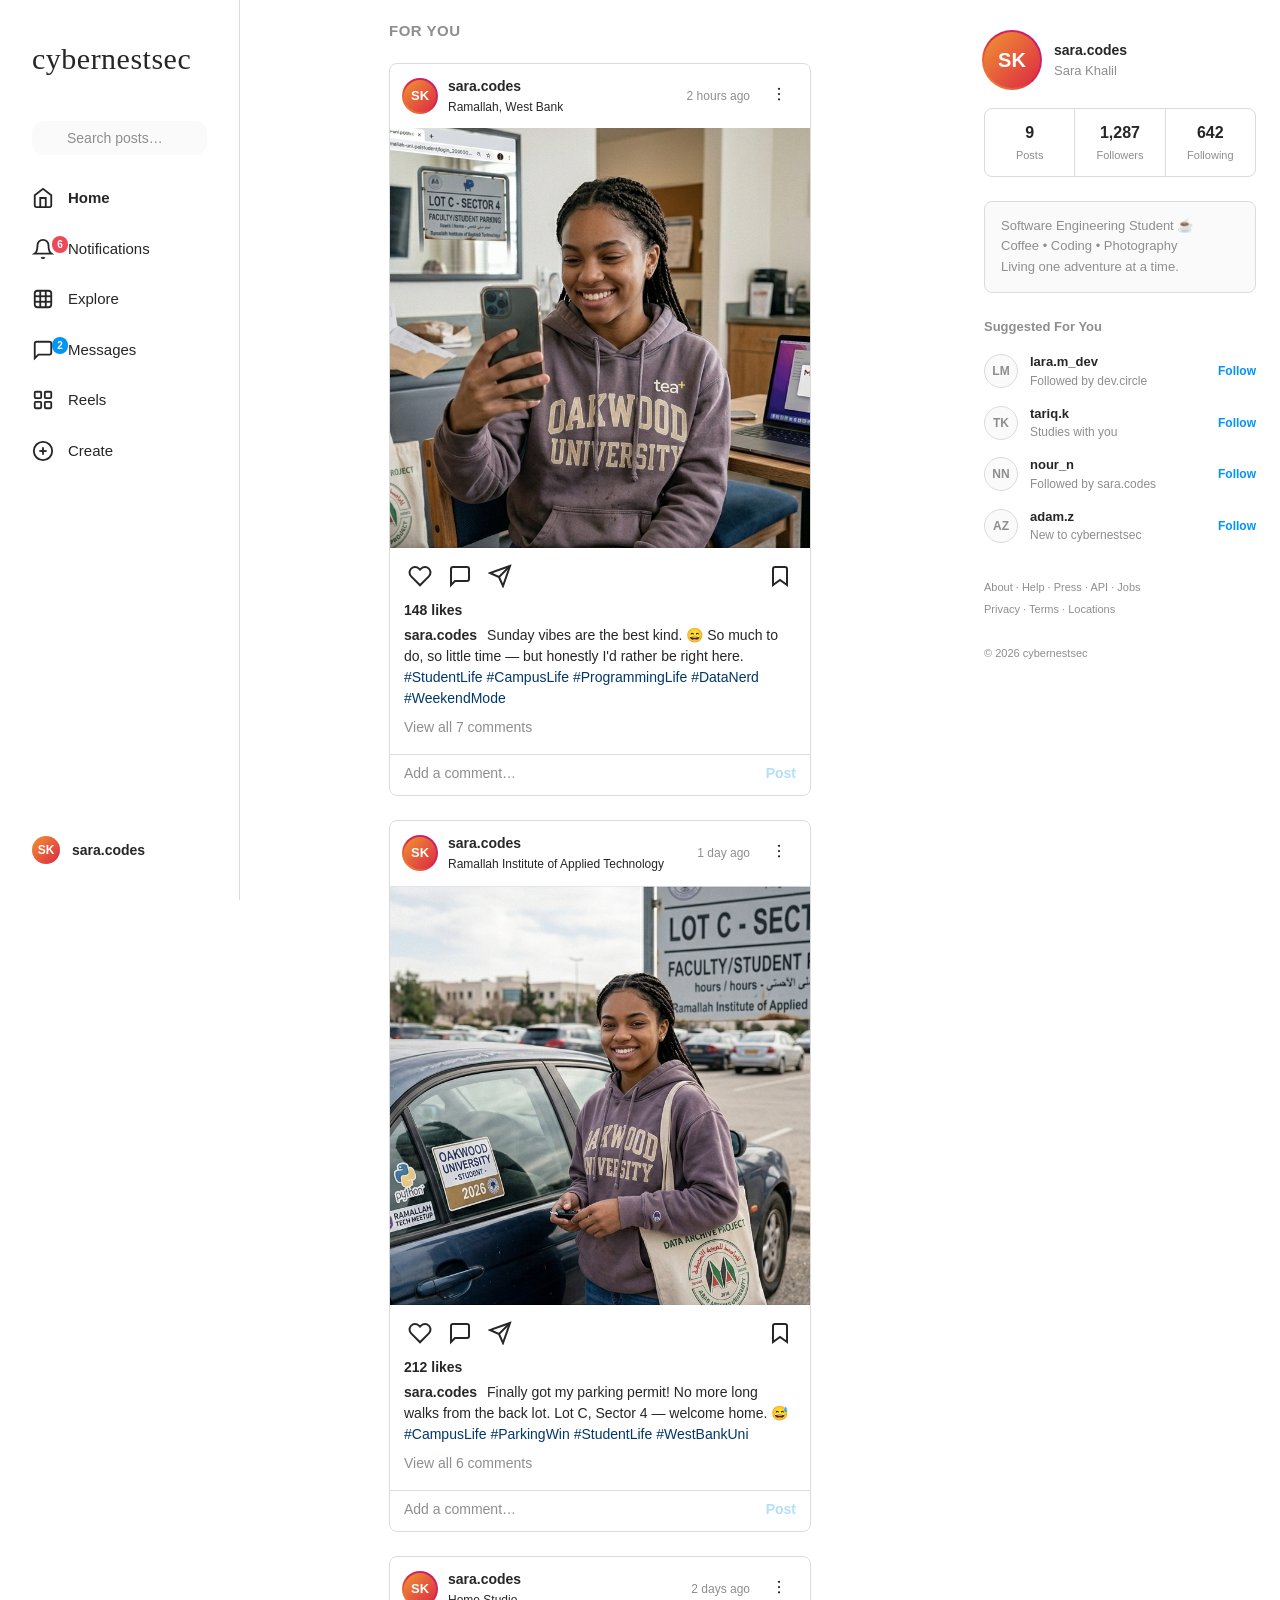
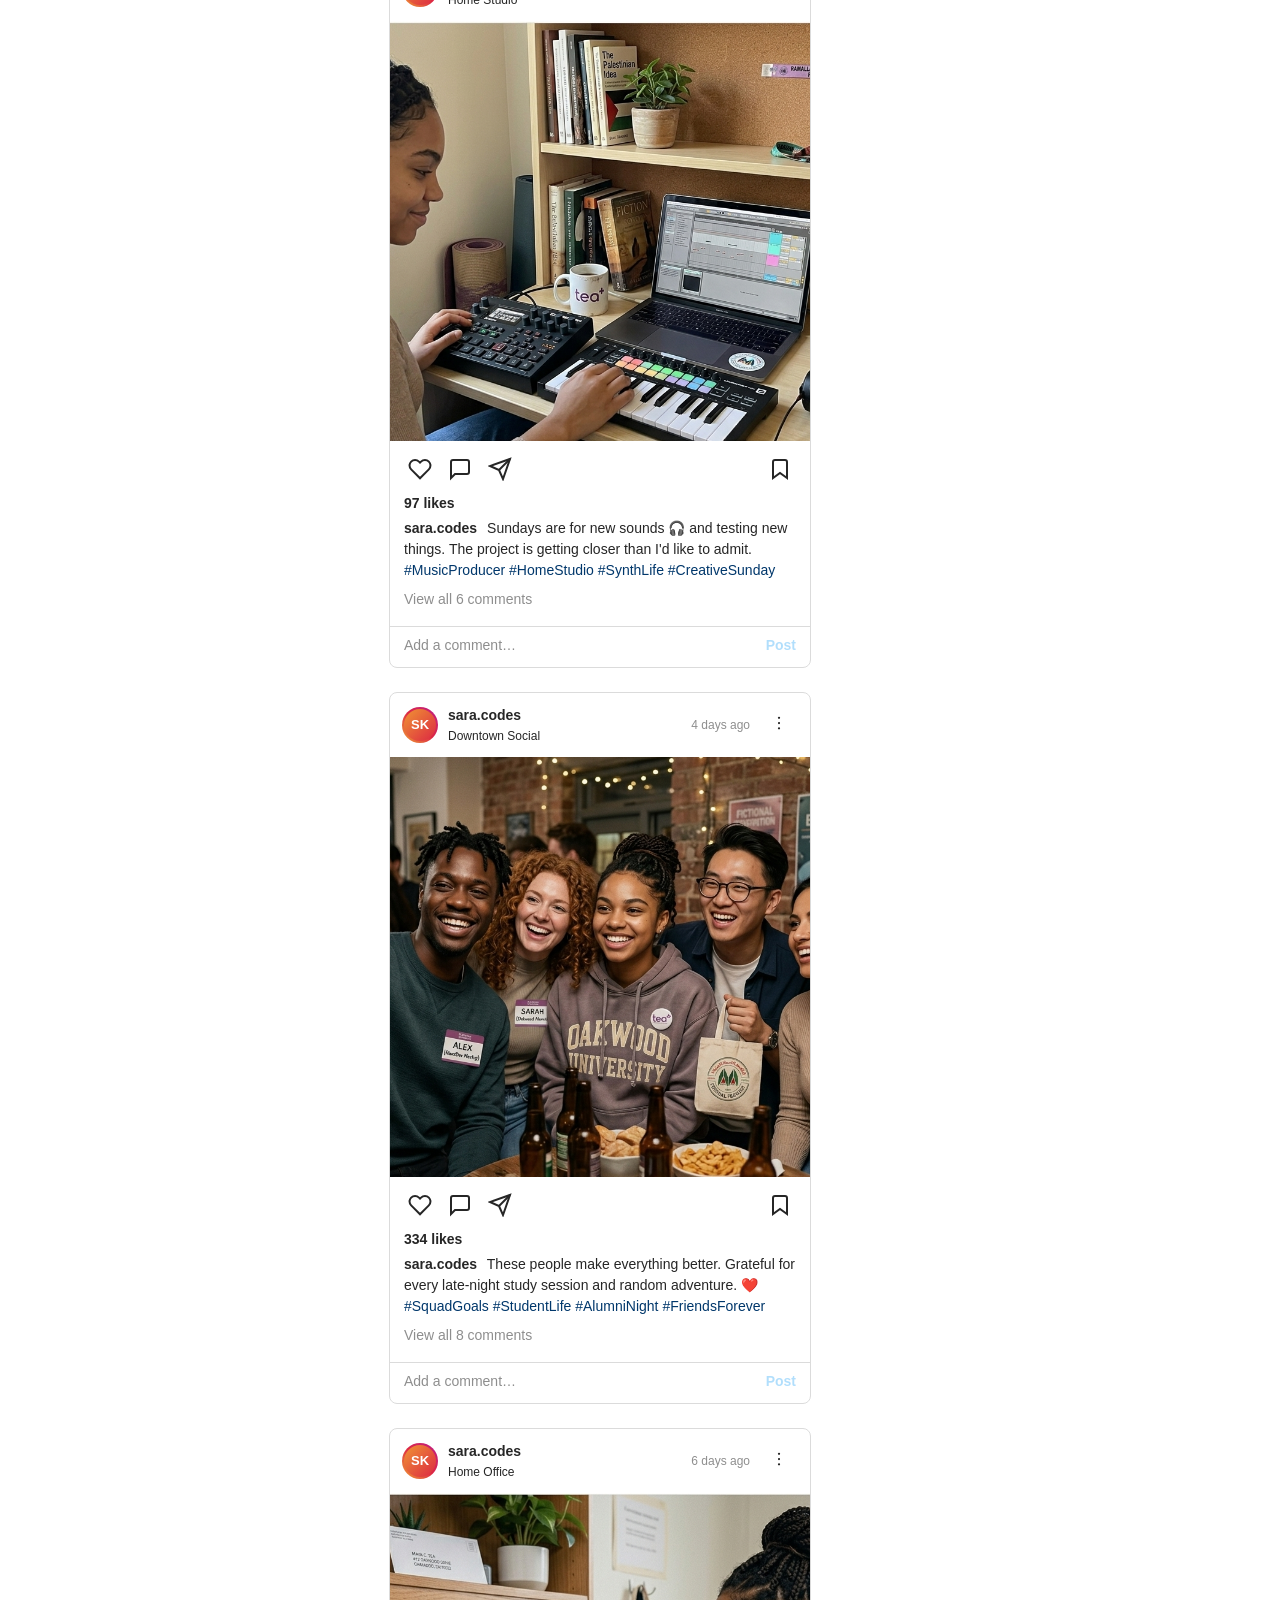
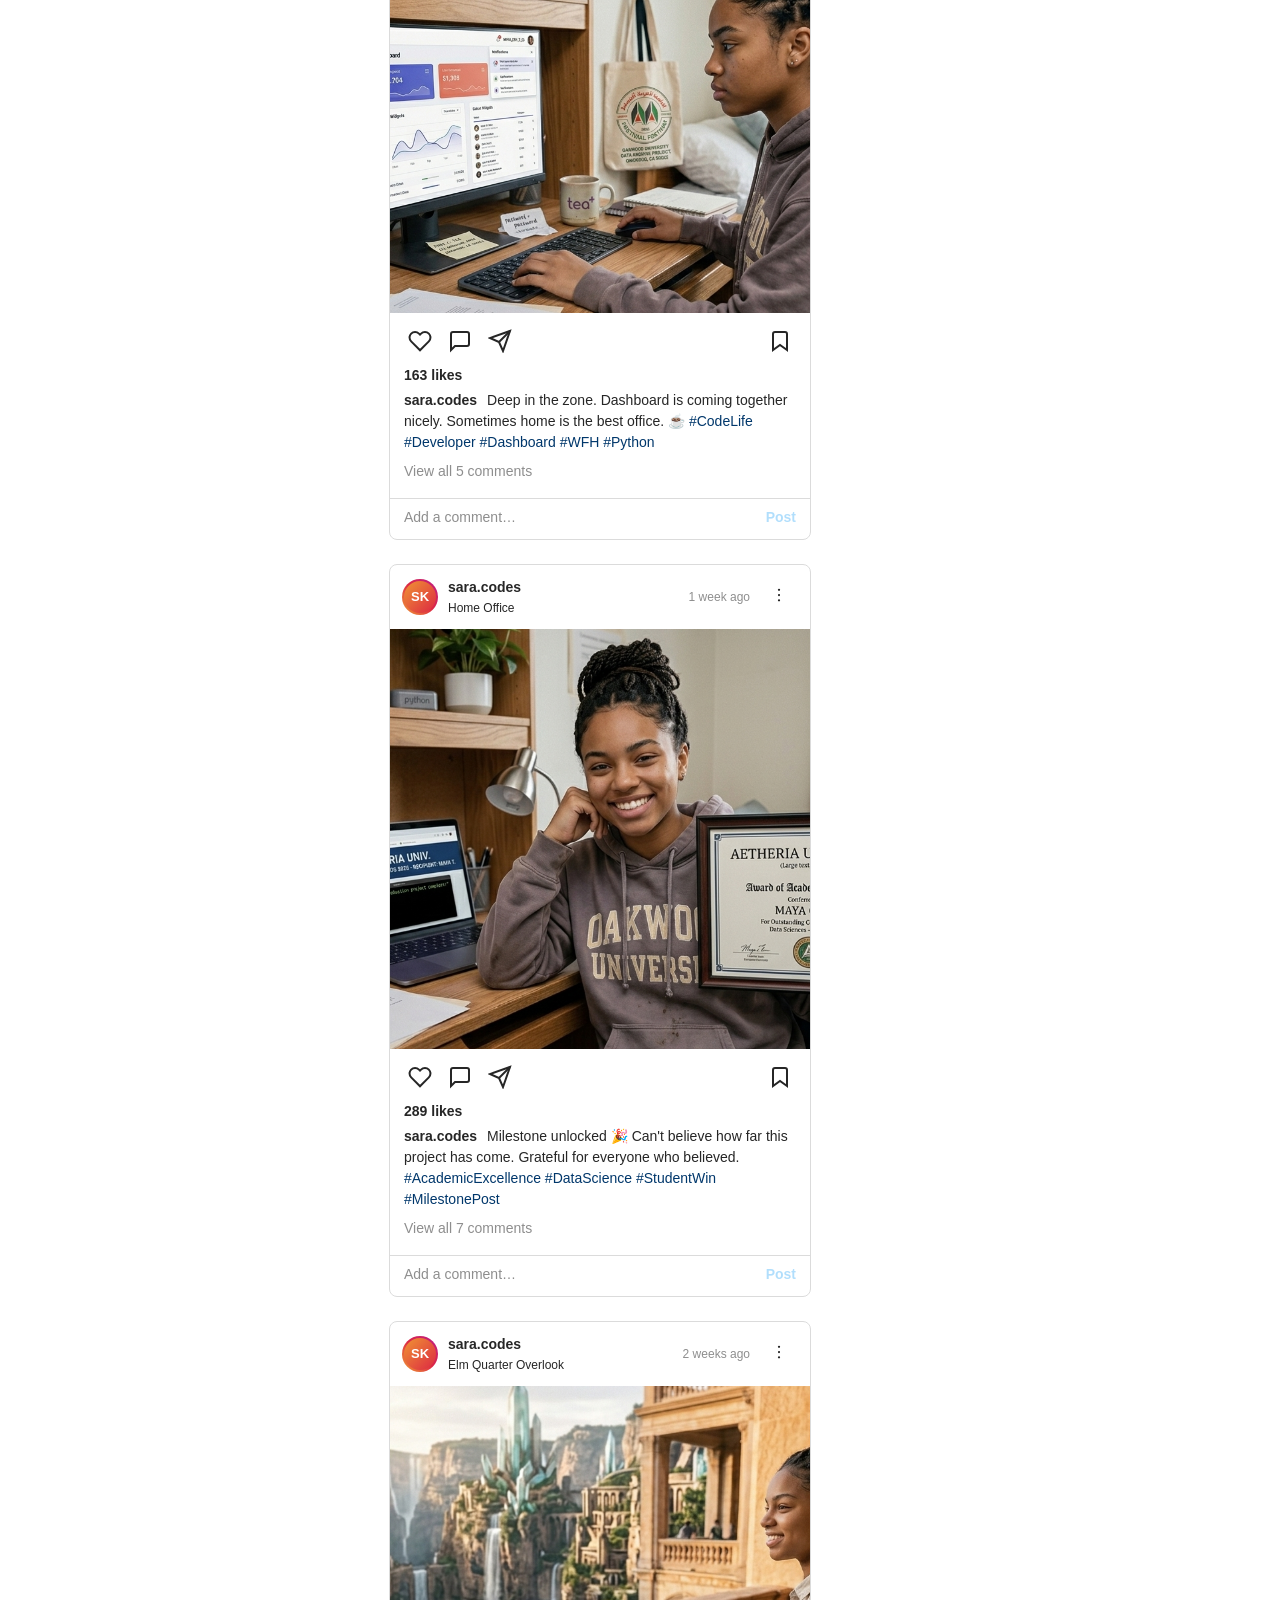
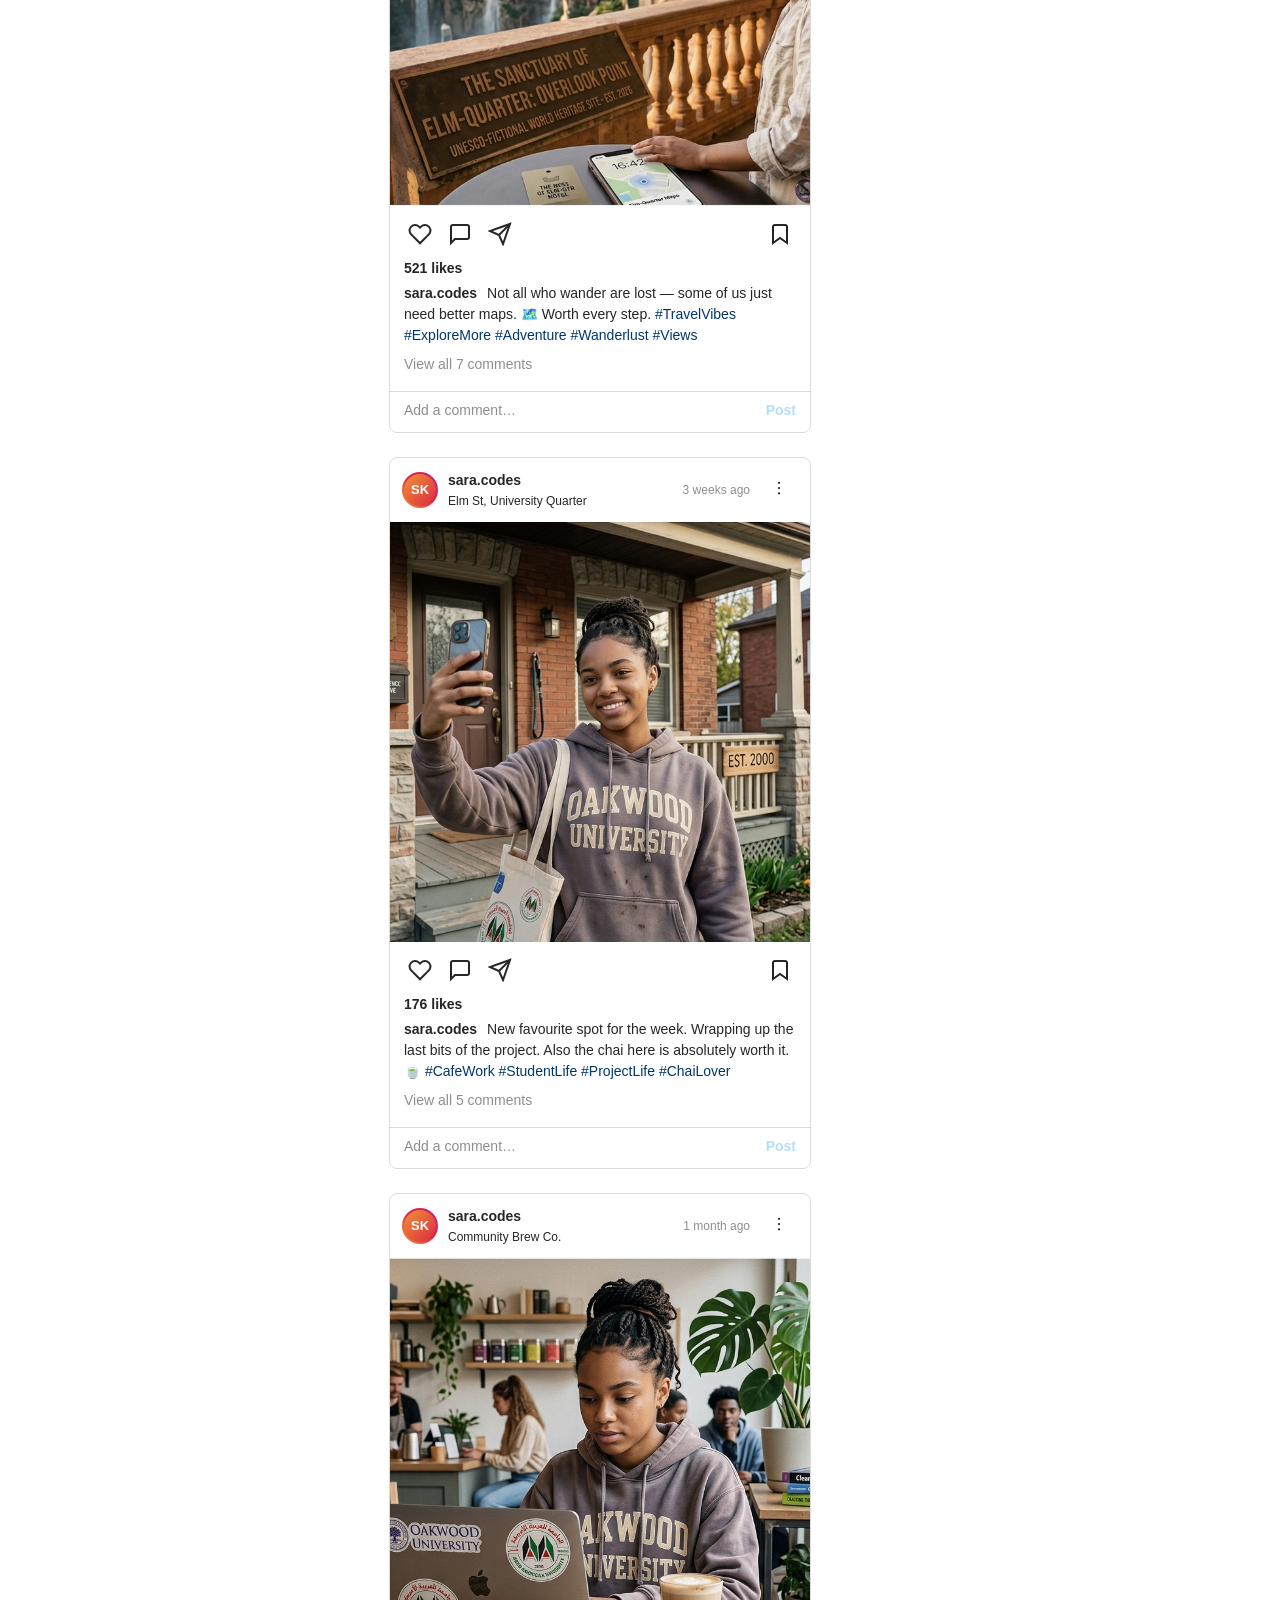
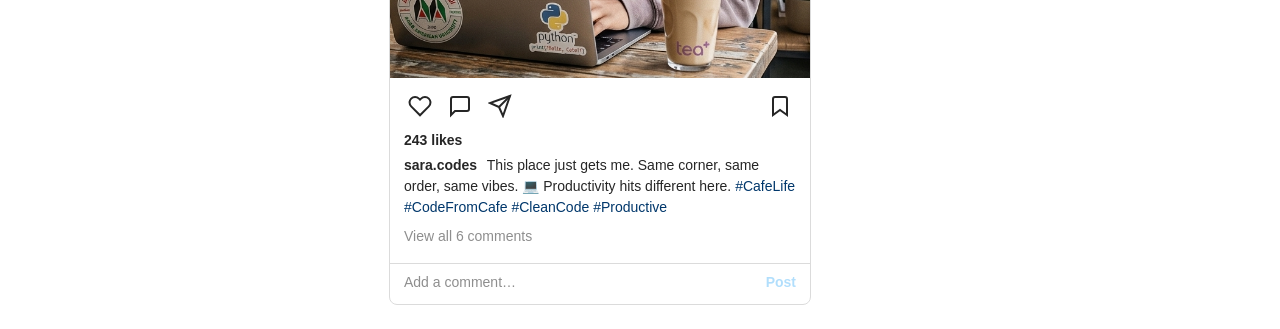
==== commit d96dfd65: "Fix frontend asset paths" ====
--- a/index.html
+++ b/index.html
@@ -22,7 +22,7 @@
   <meta name="msapplication-TileColor" content="#ffffff">
   <meta name="msapplication-TileImage" content="assets/icons/ms-icon-144x144.png">
   <meta name="theme-color" content="#ffffff">
-  <link rel="stylesheet" href="css/style.css">
+  <link rel="stylesheet" href="src/css/style.css">
 </head>
 
 <body>
@@ -364,7 +364,7 @@
   <!-- TOAST -->
   <div class="toast" id="toast"></div>
 
-  <script src="js/script.js"></script>
+  <script src="src/js/script.js"></script>
 </body>
 
 </html>
--- a/src/css/style.css
+++ b/src/css/style.css
@@ -0,0 +1,1365 @@
+/* ============================================================
+       RESET & BASE
+    ============================================================ */
+*,
+*::before,
+*::after {
+  box-sizing: border-box;
+  margin: 0;
+  padding: 0;
+}
+
+:root {
+  --bg-primary: #ffffff;
+  --bg-secondary: #fafafa;
+  --bg-card: #ffffff;
+  --bg-hover: #fafafa;
+  --border: #dbdbdb;
+  --border-light: #efefef;
+  --text-primary: #262626;
+  --text-secondary: #8e8e8e;
+  --text-muted: #8e8e8e;
+  --accent: #0095f6;
+  --accent-glow: rgba(0, 149, 246, 0.15);
+  --heart: #ed4956;
+  --radius-sm: 4px;
+  --radius-md: 8px;
+  --radius-lg: 12px;
+  --shadow: 0 2px 24px rgba(0, 0, 0, 0.12);
+  --transition: 0.15s ease;
+}
+
+html {
+  scroll-behavior: smooth;
+}
+
+body {
+  font-family: -apple-system, "Helvetica Neue", Helvetica, Arial, BlinkMacSystemFont, 'Segoe UI', Roboto, sans-serif;
+  background: var(--bg-secondary);
+  color: var(--text-primary);
+  min-height: 100vh;
+  line-height: 1.5;
+  overflow-x: hidden;
+}
+
+/* ============================================================
+       LAYOUT SHELL
+    ============================================================ */
+.app-shell {
+  display: grid;
+  grid-template-columns: 240px 1fr 320px;
+  max-width: 1280px;
+  margin: 0 auto;
+  min-height: 100vh;
+  background: var(--bg-primary);
+}
+
+/* ============================================================
+       LEFT SIDEBAR
+    ============================================================ */
+.sidebar {
+  position: sticky;
+  top: 0;
+  height: 100vh;
+  padding: 24px 16px;
+  border-right: 1px solid var(--border);
+  display: flex;
+  flex-direction: column;
+  gap: 4px;
+  background: var(--bg-primary);
+  z-index: 100;
+}
+
+.sidebar-logo {
+  font-family: 'Brush Script MT', 'Segoe Script', cursive;
+  font-size: 30px;
+  font-weight: 400;
+  letter-spacing: 0.5px;
+  padding: 12px 16px 24px;
+  color: var(--text-primary);
+}
+
+.nav-item {
+  display: flex;
+  align-items: center;
+  gap: 14px;
+  padding: 12px 16px;
+  border-radius: var(--radius-md);
+  cursor: pointer;
+  transition: background var(--transition), transform var(--transition);
+  font-size: 15px;
+  font-weight: 500;
+  color: var(--text-primary);
+  position: relative;
+  user-select: none;
+}
+
+.nav-item:hover {
+  background: var(--bg-hover);
+}
+
+.nav-item.active {
+  font-weight: 700;
+}
+
+.nav-item svg {
+  flex-shrink: 0;
+}
+
+.nav-badge {
+  position: absolute;
+  top: 10px;
+  left: 36px;
+  background: var(--heart);
+  color: #fff;
+  font-size: 10px;
+  font-weight: 700;
+  border-radius: 999px;
+  padding: 1px 5px;
+  min-width: 16px;
+  text-align: center;
+  animation: pulse-badge 2s infinite;
+}
+
+@keyframes pulse-badge {
+
+  0%,
+  100% {
+    transform: scale(1);
+  }
+
+  50% {
+    transform: scale(1.15);
+  }
+}
+
+.sidebar-spacer {
+  flex: 1;
+}
+
+.sidebar-profile {
+  display: flex;
+  align-items: center;
+  gap: 12px;
+  padding: 12px 16px;
+  border-radius: var(--radius-md);
+  cursor: pointer;
+  transition: background var(--transition);
+}
+
+.sidebar-profile:hover {
+  background: var(--bg-hover);
+}
+
+.sidebar-avatar {
+  width: 28px;
+  height: 28px;
+  border-radius: 50%;
+  object-fit: cover;
+  background: linear-gradient(135deg, #f09433, #dc2743);
+  display: flex;
+  align-items: center;
+  justify-content: center;
+  color: #fff;
+  font-size: 12px;
+  font-weight: 700;
+  flex-shrink: 0;
+  overflow: hidden;
+}
+
+.sidebar-avatar img {
+  width: 100%;
+  height: 100%;
+  object-fit: cover;
+}
+
+/* ============================================================
+       SEARCH BAR
+    ============================================================ */
+.search-wrap {
+  padding: 12px 16px;
+  margin-bottom: 4px;
+}
+
+.search-input {
+  width: 100%;
+  background: var(--bg-secondary);
+  border: 1px solid transparent;
+  border-radius: var(--radius-lg);
+  padding: 8px 16px 8px 34px;
+  color: var(--text-primary);
+  font-size: 14px;
+  outline: none;
+  transition: border-color var(--transition), box-shadow var(--transition);
+  position: relative;
+}
+
+.search-input::placeholder {
+  color: var(--text-muted);
+}
+
+.search-input:focus {
+  border-color: var(--border);
+  background: var(--bg-primary);
+}
+
+.search-wrap {
+  position: relative;
+}
+
+.search-icon {
+  position: absolute;
+  left: 28px;
+  top: 50%;
+  transform: translateY(-50%);
+  color: var(--text-muted);
+  pointer-events: none;
+}
+
+/* ============================================================
+       MAIN FEED
+    ============================================================ */
+.feed {
+  padding: 0 24px;
+  max-width: 470px;
+  margin: 0 auto;
+}
+
+.feed-header {
+  padding: 20px 0 12px;
+  font-size: 15px;
+  font-weight: 700;
+  color: var(--text-secondary);
+  text-transform: uppercase;
+  letter-spacing: 0.5px;
+  margin-bottom: 8px;
+  display: flex;
+  align-items: center;
+  justify-content: space-between;
+}
+
+.no-results {
+  text-align: center;
+  padding: 60px 20px;
+  color: var(--text-muted);
+  font-size: 15px;
+}
+
+/* ============================================================
+       POST CARD
+    ============================================================ */
+.post-card {
+  background: var(--bg-card);
+  border: 1px solid var(--border);
+  border-radius: var(--radius-md);
+  margin-bottom: 24px;
+  overflow: hidden;
+  animation: fadeInUp 0.4s ease both;
+  transition: box-shadow var(--transition);
+}
+
+@keyframes fadeInUp {
+  from {
+    opacity: 0;
+    transform: translateY(20px);
+  }
+
+  to {
+    opacity: 1;
+    transform: translateY(0);
+  }
+}
+
+/* Post header */
+.post-header {
+  display: flex;
+  align-items: center;
+  gap: 12px;
+  padding: 12px 14px;
+}
+
+.post-avatar-wrap {
+  position: relative;
+  flex-shrink: 0;
+}
+
+.post-avatar {
+  width: 32px;
+  height: 32px;
+  border-radius: 50%;
+  object-fit: cover;
+  background: linear-gradient(135deg, #f09433, #dc2743);
+  display: flex;
+  align-items: center;
+  justify-content: center;
+  color: #fff;
+  font-size: 13px;
+  font-weight: 700;
+  cursor: pointer;
+  transition: opacity var(--transition);
+  overflow: hidden;
+}
+
+.post-avatar:hover {
+  opacity: 0.85;
+}
+
+.post-avatar img {
+  width: 100%;
+  height: 100%;
+  object-fit: cover;
+}
+
+.story-ring {
+  position: absolute;
+  inset: -2px;
+  border-radius: 50%;
+  background: linear-gradient(45deg, #f09433, #e6683c, #dc2743, #cc2366, #bc1888);
+  z-index: -1;
+}
+
+.post-meta {
+  flex: 1;
+}
+
+.post-username {
+  font-weight: 600;
+  font-size: 14px;
+  cursor: pointer;
+  transition: color var(--transition);
+}
+
+.post-username:hover {
+  color: var(--text-secondary);
+}
+
+.post-location {
+  font-size: 12px;
+  color: var(--text-primary);
+  margin-top: 1px;
+}
+
+.post-time {
+  font-size: 12px;
+  color: var(--text-muted);
+}
+
+.post-more {
+  background: none;
+  border: none;
+  color: var(--text-primary);
+  cursor: pointer;
+  padding: 8px;
+  border-radius: 50%;
+  transition: background var(--transition);
+}
+
+.post-more:hover {
+  background: var(--bg-hover);
+}
+
+/* Post image */
+.post-image-wrap {
+  position: relative;
+  width: 100%;
+  aspect-ratio: 1;
+  overflow: hidden;
+  cursor: pointer;
+  background: #fafafa;
+}
+
+.post-image-wrap img {
+  width: 100%;
+  height: 100%;
+  object-fit: cover;
+  display: block;
+  transition: transform 0.4s ease;
+}
+
+/* Investigator markers */
+.inv-marker {
+  position: absolute;
+  width: 28px;
+  height: 28px;
+  background: rgba(237, 73, 86, 0.92);
+  border: 2px solid #fff;
+  border-radius: 50%;
+  display: flex;
+  align-items: center;
+  justify-content: center;
+  font-size: 11px;
+  font-weight: 800;
+  color: #fff;
+  cursor: pointer;
+  transform: translate(-50%, -50%);
+  z-index: 10;
+  transition: transform var(--transition), background var(--transition);
+  box-shadow: 0 2px 8px rgba(0, 0, 0, 0.35);
+  display: none;
+  /* hidden until inv mode */
+}
+
+.inv-marker:hover {
+  background: rgba(237, 73, 86, 1);
+  transform: translate(-50%, -50%) scale(1.2);
+}
+
+.investigator-mode .inv-marker {
+  display: flex;
+}
+
+.inv-tooltip {
+  position: absolute;
+  background: rgba(20, 20, 20, 0.96);
+  border: 1px solid #ed4956;
+  border-radius: var(--radius-sm);
+  padding: 8px 12px;
+  font-size: 12px;
+  color: #f5f5f5;
+  pointer-events: none;
+  white-space: nowrap;
+  z-index: 20;
+  opacity: 0;
+  transition: opacity var(--transition);
+  bottom: calc(100% + 6px);
+  left: 50%;
+  transform: translateX(-50%);
+}
+
+.inv-marker:hover .inv-tooltip {
+  opacity: 1;
+}
+
+/* Investigator banner */
+.inv-banner {
+  display: none;
+  background: rgba(237, 73, 86, 0.08);
+  border-bottom: 1px solid rgba(237, 73, 86, 0.35);
+  padding: 10px 16px;
+  font-size: 13px;
+  color: #ed4956;
+  font-weight: 600;
+  text-align: center;
+  animation: fadeInUp 0.3s ease;
+}
+
+.investigator-mode .inv-banner {
+  display: block;
+}
+
+/* Post actions */
+.post-actions {
+  display: flex;
+  align-items: center;
+  padding: 8px 10px 4px;
+  gap: 0;
+}
+
+.action-btn {
+  background: none;
+  border: none;
+  color: var(--text-primary);
+  cursor: pointer;
+  padding: 8px;
+  border-radius: 50%;
+  transition: transform var(--transition), color var(--transition);
+  display: flex;
+  align-items: center;
+  justify-content: center;
+}
+
+.action-btn:hover {
+  transform: scale(1.05);
+  opacity: 0.7;
+}
+
+.action-btn.liked svg {
+  fill: var(--heart);
+  stroke: var(--heart);
+}
+
+.action-btn.liked {
+  color: var(--heart);
+}
+
+.action-spacer {
+  flex: 1;
+}
+
+.action-btn.saved svg {
+  fill: var(--text-primary);
+}
+
+/* Post body */
+.post-likes {
+  padding: 0 14px 4px;
+  font-size: 14px;
+  font-weight: 600;
+}
+
+.post-caption {
+  padding: 0 14px 8px;
+  font-size: 14px;
+  line-height: 1.5;
+}
+
+.caption-username {
+  font-weight: 600;
+  margin-right: 6px;
+  cursor: pointer;
+}
+
+.caption-username:hover {
+  text-decoration: underline;
+}
+
+.hashtag {
+  color: #00376b;
+  cursor: pointer;
+}
+
+.hashtag:hover {
+  text-decoration: underline;
+}
+
+/* Comments */
+.post-comments {
+  padding: 0 14px 4px;
+}
+
+.view-comments {
+  font-size: 14px;
+  color: var(--text-muted);
+  cursor: pointer;
+  margin-bottom: 8px;
+}
+
+.view-comments:hover {
+  color: var(--text-secondary);
+}
+
+.comment-list {
+  display: none;
+}
+
+.comment-list.open {
+  display: block;
+}
+
+.comment {
+  font-size: 14px;
+  margin-bottom: 6px;
+  line-height: 1.5;
+}
+
+.comment-user {
+  font-weight: 600;
+  margin-right: 6px;
+  cursor: pointer;
+}
+
+.comment-user:hover {
+  text-decoration: underline;
+}
+
+.comment-time {
+  font-size: 11px;
+  color: var(--text-muted);
+  margin-left: 8px;
+}
+
+/* Comment input */
+.comment-input-row {
+  display: flex;
+  align-items: center;
+  gap: 10px;
+  padding: 10px 14px 14px;
+  border-top: 1px solid var(--border);
+  margin-top: 4px;
+}
+
+.comment-input {
+  flex: 1;
+  background: none;
+  border: none;
+  color: var(--text-primary);
+  font-size: 14px;
+  outline: none;
+  font-family: inherit;
+}
+
+.comment-input::placeholder {
+  color: var(--text-muted);
+}
+
+.comment-post-btn {
+  background: none;
+  border: none;
+  color: var(--accent);
+  font-size: 14px;
+  font-weight: 700;
+  cursor: pointer;
+  opacity: 0.3;
+  transition: opacity var(--transition);
+}
+
+.comment-post-btn.active {
+  opacity: 1;
+}
+
+/* ============================================================
+       RIGHT SIDEBAR
+    ============================================================ */
+.right-sidebar {
+  padding: 32px 24px;
+  background: var(--bg-primary);
+  position: sticky;
+  top: 0;
+  height: 100vh;
+  overflow-y: auto;
+}
+
+.profile-card {
+  display: flex;
+  align-items: center;
+  gap: 14px;
+  margin-bottom: 20px;
+}
+
+.profile-pic-wrap {
+  position: relative;
+  flex-shrink: 0;
+}
+
+.profile-pic {
+  width: 56px;
+  height: 56px;
+  border-radius: 50%;
+  object-fit: cover;
+  background: linear-gradient(135deg, #f09433, #dc2743);
+  display: flex;
+  align-items: center;
+  justify-content: center;
+  color: #fff;
+  font-size: 20px;
+  font-weight: 700;
+  overflow: hidden;
+}
+
+.profile-pic img {
+  width: 100%;
+  height: 100%;
+  object-fit: cover;
+}
+
+.profile-story-ring {
+  position: absolute;
+  inset: -2px;
+  border-radius: 50%;
+  background: linear-gradient(45deg, #f09433, #e6683c, #dc2743, #cc2366, #bc1888);
+  z-index: -1;
+}
+
+.profile-info .username {
+  font-weight: 600;
+  font-size: 14px;
+}
+
+.profile-info .display-name {
+  font-size: 13px;
+  color: var(--text-muted);
+}
+
+.profile-stats {
+  display: grid;
+  grid-template-columns: repeat(3, 1fr);
+  gap: 1px;
+  background: var(--border);
+  border-radius: var(--radius-md);
+  overflow: hidden;
+  margin-bottom: 24px;
+  border: 1px solid var(--border);
+}
+
+.stat-cell {
+  background: var(--bg-card);
+  padding: 12px 8px;
+  text-align: center;
+}
+
+.stat-number {
+  font-size: 16px;
+  font-weight: 700;
+  display: block;
+}
+
+.stat-label {
+  font-size: 11px;
+  color: var(--text-muted);
+  display: block;
+  margin-top: 2px;
+}
+
+.profile-bio {
+  font-size: 13px;
+  color: var(--text-secondary);
+  line-height: 1.6;
+  margin-bottom: 24px;
+  padding: 14px 16px;
+  background: var(--bg-secondary);
+  border-radius: var(--radius-md);
+  border: 1px solid var(--border);
+}
+
+.suggestions-title {
+  font-size: 13px;
+  font-weight: 700;
+  color: var(--text-muted);
+  margin-bottom: 16px;
+  display: flex;
+  justify-content: space-between;
+}
+
+.suggestion {
+  display: flex;
+  align-items: center;
+  gap: 12px;
+  margin-bottom: 14px;
+}
+
+.sugg-avatar {
+  width: 34px;
+  height: 34px;
+  border-radius: 50%;
+  background: var(--bg-secondary);
+  border: 1px solid var(--border);
+  display: flex;
+  align-items: center;
+  justify-content: center;
+  font-size: 12px;
+  font-weight: 700;
+  color: var(--text-secondary);
+  flex-shrink: 0;
+}
+
+.sugg-info {
+  flex: 1;
+}
+
+.sugg-username {
+  font-size: 13px;
+  font-weight: 600;
+}
+
+.sugg-label {
+  font-size: 12px;
+  color: var(--text-muted);
+}
+
+.follow-btn {
+  background: none;
+  border: none;
+  color: var(--accent);
+  font-size: 12px;
+  font-weight: 700;
+  padding: 4px 0;
+  cursor: pointer;
+  transition: color var(--transition);
+}
+
+.follow-btn:hover {
+  color: #00376b;
+}
+
+.right-footer {
+  margin-top: 32px;
+  font-size: 11px;
+  color: var(--text-muted);
+  line-height: 2;
+}
+
+/* ============================================================
+       LIGHTBOX
+    ============================================================ */
+.lightbox {
+  position: fixed;
+  inset: 0;
+  z-index: 1000;
+  display: none;
+  align-items: center;
+  justify-content: center;
+}
+
+.lightbox.open {
+  display: flex;
+}
+
+.lb-backdrop {
+  position: absolute;
+  inset: 0;
+  background: rgba(0, 0, 0, 0.9);
+  backdrop-filter: blur(12px);
+  -webkit-backdrop-filter: blur(12px);
+}
+
+.lb-container {
+  position: relative;
+  z-index: 1;
+  display: flex;
+  align-items: stretch;
+  max-width: 92vw;
+  max-height: 92vh;
+  border-radius: var(--radius-lg);
+  overflow: hidden;
+  box-shadow: 0 24px 80px rgba(0, 0, 0, 0.8);
+  animation: lb-zoom-in 0.25s cubic-bezier(0.34, 1.56, 0.64, 1) both;
+}
+
+@keyframes lb-zoom-in {
+  from {
+    opacity: 0;
+    transform: scale(0.85);
+  }
+
+  to {
+    opacity: 1;
+    transform: scale(1);
+  }
+}
+
+.lb-image-panel {
+  position: relative;
+  width: 560px;
+  background: #000;
+  overflow: hidden;
+  cursor: grab;
+  flex-shrink: 0;
+}
+
+.lb-image-panel:active {
+  cursor: grabbing;
+}
+
+.lb-image-panel img {
+  width: 100%;
+  height: 100%;
+  object-fit: contain;
+  display: block;
+  transition: transform 0.2s ease;
+  user-select: none;
+  pointer-events: none;
+}
+
+.lb-info-panel {
+  width: 340px;
+  background: var(--bg-card);
+  display: flex;
+  flex-direction: column;
+  overflow: hidden;
+}
+
+.lb-header {
+  display: flex;
+  align-items: center;
+  gap: 12px;
+  padding: 16px;
+  border-bottom: 1px solid var(--border);
+}
+
+.lb-avatar {
+  width: 38px;
+  height: 38px;
+  border-radius: 50%;
+  background: linear-gradient(135deg, #f09433, #dc2743);
+  display: flex;
+  align-items: center;
+  justify-content: center;
+  font-weight: 700;
+  font-size: 14px;
+  color: #fff;
+  flex-shrink: 0;
+  overflow: hidden;
+}
+
+.lb-avatar img {
+  width: 100%;
+  height: 100%;
+  object-fit: cover;
+}
+
+.lb-meta {
+  flex: 1;
+}
+
+.lb-username {
+  font-weight: 600;
+  font-size: 14px;
+}
+
+.lb-location {
+  font-size: 12px;
+  color: var(--text-muted);
+}
+
+.lb-comments {
+  flex: 1;
+  overflow-y: auto;
+  padding: 16px;
+}
+
+.lb-comment {
+  font-size: 14px;
+  margin-bottom: 14px;
+  line-height: 1.5;
+}
+
+.lb-comment-user {
+  font-weight: 600;
+  margin-right: 6px;
+}
+
+.lb-comment-time {
+  font-size: 11px;
+  color: var(--text-muted);
+  display: block;
+  margin-top: 2px;
+}
+
+.lb-actions {
+  padding: 12px 16px;
+  border-top: 1px solid var(--border);
+}
+
+.lb-action-row {
+  display: flex;
+  align-items: center;
+  gap: 4px;
+  margin-bottom: 8px;
+}
+
+.lb-likes {
+  font-size: 14px;
+  font-weight: 600;
+  margin-bottom: 4px;
+}
+
+.lb-caption {
+  font-size: 14px;
+  color: var(--text-secondary);
+  line-height: 1.5;
+}
+
+.lb-caption-user {
+  font-weight: 600;
+  color: var(--text-primary);
+}
+
+/* Nav arrows */
+.lb-arrow {
+  position: absolute;
+  top: 50%;
+  transform: translateY(-50%);
+  z-index: 10;
+  background: rgba(255, 255, 255, 0.9);
+  border: none;
+  border-radius: 50%;
+  width: 36px;
+  height: 36px;
+  display: flex;
+  align-items: center;
+  justify-content: center;
+  color: #262626;
+  cursor: pointer;
+  transition: background var(--transition);
+  backdrop-filter: blur(4px);
+}
+
+.lb-arrow:hover {
+  background: #fff;
+}
+
+.lb-arrow.prev {
+  left: 16px;
+}
+
+.lb-arrow.next {
+  right: 16px;
+}
+
+/* Close button */
+.lb-close {
+  position: absolute;
+  top: 16px;
+  right: 16px;
+  z-index: 20;
+  background: rgba(0, 0, 0, 0.6);
+  border: none;
+  border-radius: 50%;
+  width: 36px;
+  height: 36px;
+  display: flex;
+  align-items: center;
+  justify-content: center;
+  color: #fff;
+  cursor: pointer;
+  transition: background var(--transition), transform var(--transition);
+}
+
+.lb-close:hover {
+  background: rgba(0, 0, 0, 0.9);
+  transform: scale(1.1);
+}
+
+/* Zoom hint */
+.lb-zoom-hint {
+  position: absolute;
+  bottom: 12px;
+  left: 50%;
+  transform: translateX(-50%);
+  background: rgba(0, 0, 0, 0.6);
+  color: rgba(255, 255, 255, 0.7);
+  font-size: 12px;
+  padding: 4px 12px;
+  border-radius: 999px;
+  pointer-events: none;
+  opacity: 1;
+  transition: opacity 0.5s ease;
+  white-space: nowrap;
+}
+
+/* ============================================================
+       PROFILE POPUP
+    ============================================================ */
+.profile-popup {
+  position: fixed;
+  z-index: 500;
+  background: var(--bg-card);
+  border: 1px solid var(--border);
+  border-radius: var(--radius-lg);
+  padding: 20px;
+  width: 280px;
+  box-shadow: var(--shadow);
+  display: none;
+  animation: fadeInUp 0.2s ease;
+}
+
+.profile-popup.open {
+  display: block;
+}
+
+.pp-header {
+  display: flex;
+  align-items: center;
+  gap: 14px;
+  margin-bottom: 14px;
+}
+
+.pp-avatar {
+  width: 64px;
+  height: 64px;
+  border-radius: 50%;
+  background: linear-gradient(135deg, #f09433, #dc2743);
+  display: flex;
+  align-items: center;
+  justify-content: center;
+  font-size: 24px;
+  font-weight: 700;
+  color: #fff;
+  flex-shrink: 0;
+  overflow: hidden;
+}
+
+.pp-avatar img {
+  width: 100%;
+  height: 100%;
+  object-fit: cover;
+}
+
+.pp-username {
+  font-weight: 600;
+  font-size: 15px;
+}
+
+.pp-name {
+  font-size: 13px;
+  color: var(--text-muted);
+  margin-top: 2px;
+}
+
+.pp-stats {
+  display: grid;
+  grid-template-columns: repeat(3, 1fr);
+  gap: 8px;
+  margin-bottom: 14px;
+  text-align: center;
+}
+
+.pp-stat-num {
+  font-size: 16px;
+  font-weight: 700;
+  display: block;
+}
+
+.pp-stat-label {
+  font-size: 11px;
+  color: var(--text-muted);
+}
+
+.pp-bio {
+  font-size: 13px;
+  color: var(--text-secondary);
+  line-height: 1.6;
+  margin-bottom: 14px;
+}
+
+.pp-follow-btn {
+  width: 100%;
+  background: var(--accent);
+  color: #fff;
+  border: none;
+  border-radius: var(--radius-sm);
+  padding: 8px;
+  font-size: 14px;
+  font-weight: 600;
+  cursor: pointer;
+  transition: opacity var(--transition);
+}
+
+.pp-follow-btn:hover {
+  opacity: 0.85;
+}
+
+/* ============================================================
+       INVESTIGATOR MODE OVERLAY
+    ============================================================ */
+.inv-legend {
+  display: none;
+  position: fixed;
+  bottom: 24px;
+  left: 50%;
+  transform: translateX(-50%);
+  background: rgba(20, 20, 20, 0.96);
+  border: 1px solid rgba(237, 73, 86, 0.5);
+  border-radius: var(--radius-md);
+  padding: 14px 20px;
+  z-index: 800;
+  max-width: 500px;
+  animation: fadeInUp 0.3s ease;
+}
+
+.investigator-mode .inv-legend {
+  display: block;
+}
+
+.inv-legend-title {
+  color: #ed4956;
+  font-size: 13px;
+  font-weight: 800;
+  text-transform: uppercase;
+  letter-spacing: 0.5px;
+  margin-bottom: 8px;
+}
+
+.inv-legend-text {
+  font-size: 12px;
+  color: #d0d0d0;
+  line-height: 1.6;
+}
+
+/* ============================================================
+       NOTIFICATIONS PANEL
+    ============================================================ */
+.notif-panel {
+  position: fixed;
+  top: 60px;
+  left: 260px;
+  width: 360px;
+  background: var(--bg-card);
+  border: 1px solid var(--border);
+  border-radius: var(--radius-lg);
+  box-shadow: var(--shadow);
+  z-index: 300;
+  display: none;
+  overflow: hidden;
+  animation: fadeInUp 0.2s ease;
+}
+
+.notif-panel.open {
+  display: block;
+}
+
+.notif-header {
+  padding: 16px 20px;
+  font-weight: 700;
+  font-size: 16px;
+  border-bottom: 1px solid var(--border);
+}
+
+.notif-item {
+  display: flex;
+  align-items: center;
+  gap: 12px;
+  padding: 12px 20px;
+  transition: background var(--transition);
+}
+
+.notif-item:hover {
+  background: var(--bg-hover);
+}
+
+.notif-avatar {
+  width: 40px;
+  height: 40px;
+  border-radius: 50%;
+  background: var(--bg-secondary);
+  border: 1px solid var(--border);
+  display: flex;
+  align-items: center;
+  justify-content: center;
+  font-size: 14px;
+  font-weight: 700;
+  color: var(--text-secondary);
+  flex-shrink: 0;
+}
+
+.notif-text {
+  flex: 1;
+  font-size: 14px;
+  line-height: 1.5;
+}
+
+.notif-text strong {
+  font-weight: 600;
+}
+
+.notif-time {
+  font-size: 12px;
+  color: var(--text-muted);
+  flex-shrink: 0;
+}
+
+/* ============================================================
+       TOAST
+    ============================================================ */
+.toast {
+  position: fixed;
+  bottom: 32px;
+  right: 32px;
+  background: #262626;
+  color: #fff;
+  border-radius: var(--radius-md);
+  padding: 14px 20px;
+  font-size: 14px;
+  font-weight: 600;
+  z-index: 2000;
+  box-shadow: var(--shadow);
+  transform: translateY(20px);
+  opacity: 0;
+  transition: all 0.3s ease;
+}
+
+.toast.show {
+  transform: translateY(0);
+  opacity: 1;
+}
+
+/* ============================================================
+       INVESTIGATOR MODE GLOBAL TINT
+    ============================================================ */
+.investigator-mode {
+  outline: 3px solid rgba(237, 73, 86, 0.4);
+}
+
+.investigator-mode .post-image-wrap::after {
+  content: '';
+  position: absolute;
+  inset: 0;
+  background: rgba(237, 73, 86, 0.04);
+  pointer-events: none;
+}
+
+/* ============================================================
+       SCROLLBAR
+    ============================================================ */
+::-webkit-scrollbar {
+  width: 6px;
+}
+
+::-webkit-scrollbar-track {
+  background: transparent;
+}
+
+::-webkit-scrollbar-thumb {
+  background: #c7c7c7;
+  border-radius: 99px;
+}
+
+::-webkit-scrollbar-thumb:hover {
+  background: #a8a8a8;
+}
+
+/* ============================================================
+       RESPONSIVE
+    ============================================================ */
+@media (max-width: 1100px) {
+  .app-shell {
+    grid-template-columns: 72px 1fr;
+  }
+
+  .right-sidebar {
+    display: none;
+  }
+
+  .nav-item span {
+    display: none;
+  }
+
+  .sidebar-logo {
+    font-size: 22px;
+    padding: 12px 8px 24px;
+    letter-spacing: 0;
+  }
+
+  .sidebar {
+    padding: 16px 8px;
+  }
+
+  .nav-item {
+    padding: 12px;
+    justify-content: center;
+  }
+
+  .sidebar-profile .meta {
+    display: none;
+  }
+
+  .notif-panel {
+    left: 80px;
+  }
+}
+
+@media (max-width: 720px) {
+  .app-shell {
+    grid-template-columns: 1fr;
+  }
+
+  .sidebar {
+    display: none;
+  }
+
+  .lb-container {
+    flex-direction: column;
+    max-width: 96vw;
+    max-height: 96vh;
+  }
+
+  .lb-image-panel {
+    width: 100%;
+    height: 50vh;
+  }
+
+  .lb-info-panel {
+    width: 100%;
+    height: 40vh;
+  }
+}
